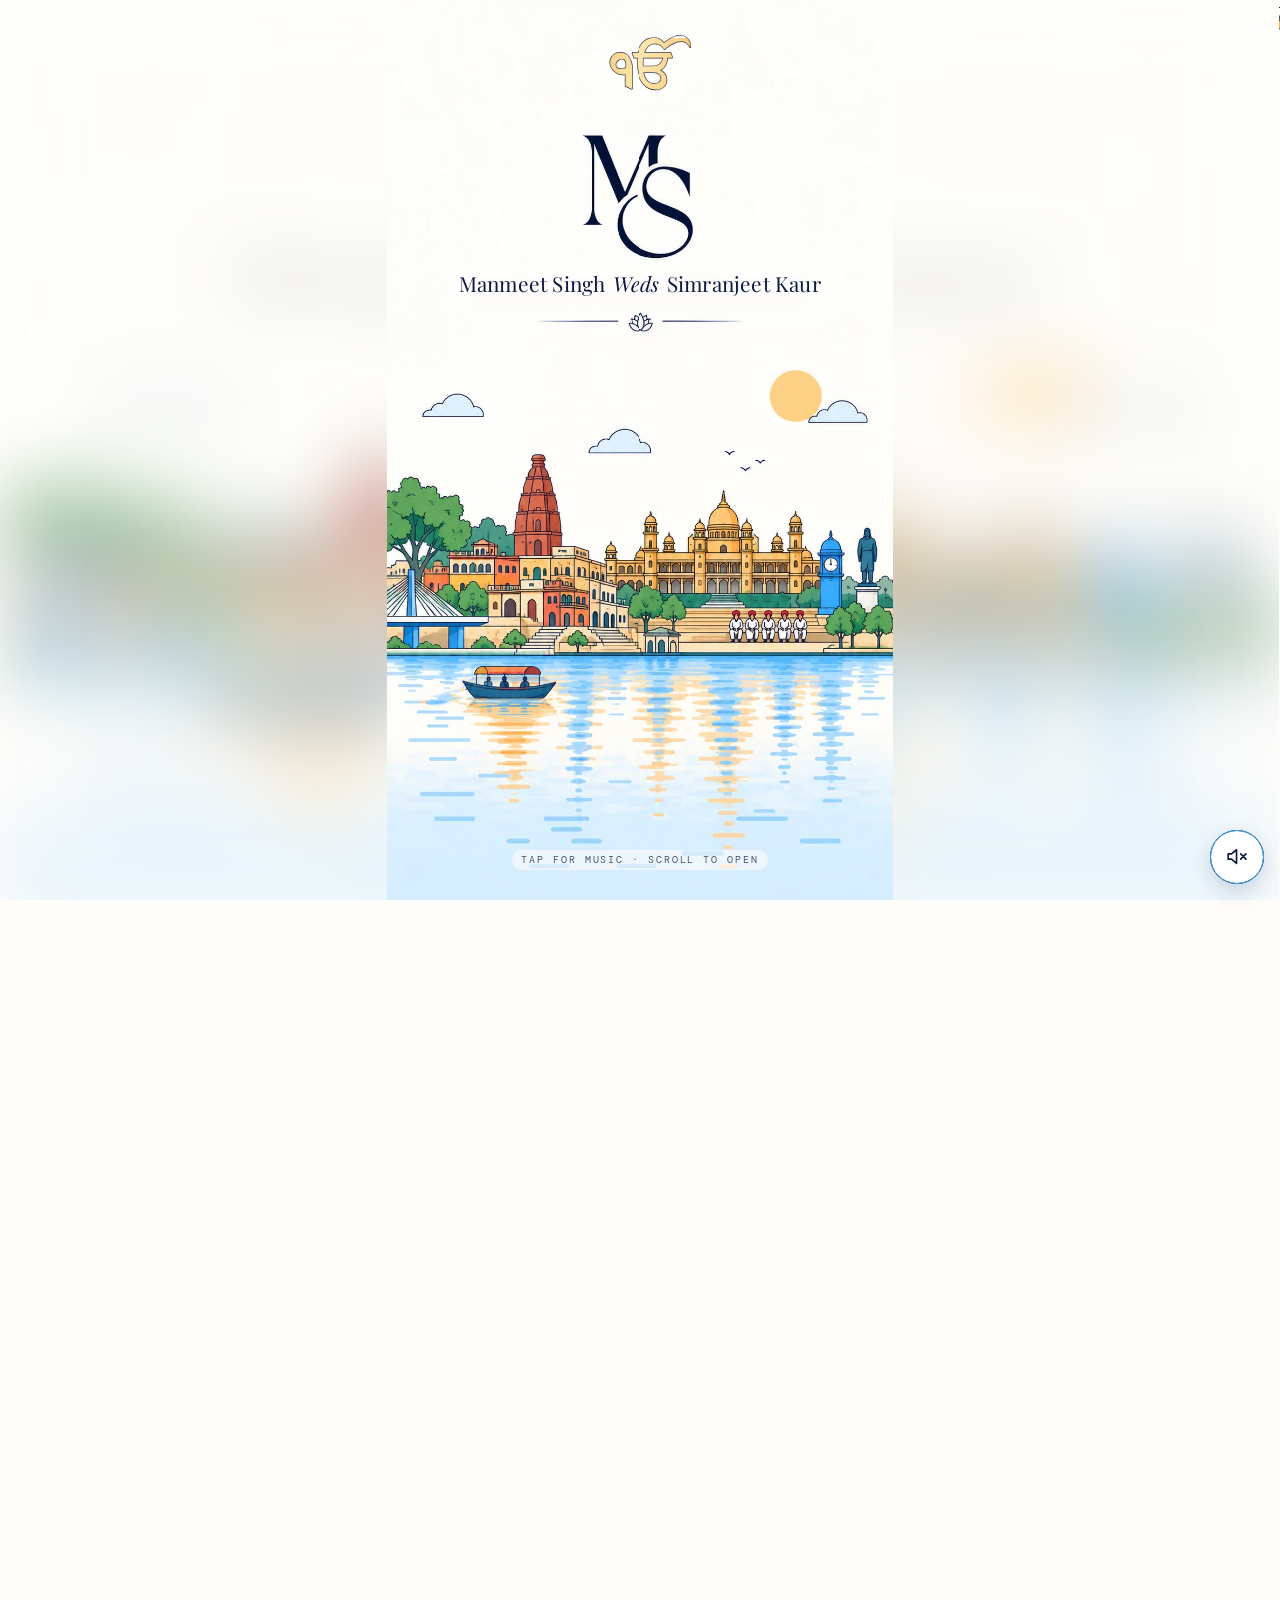
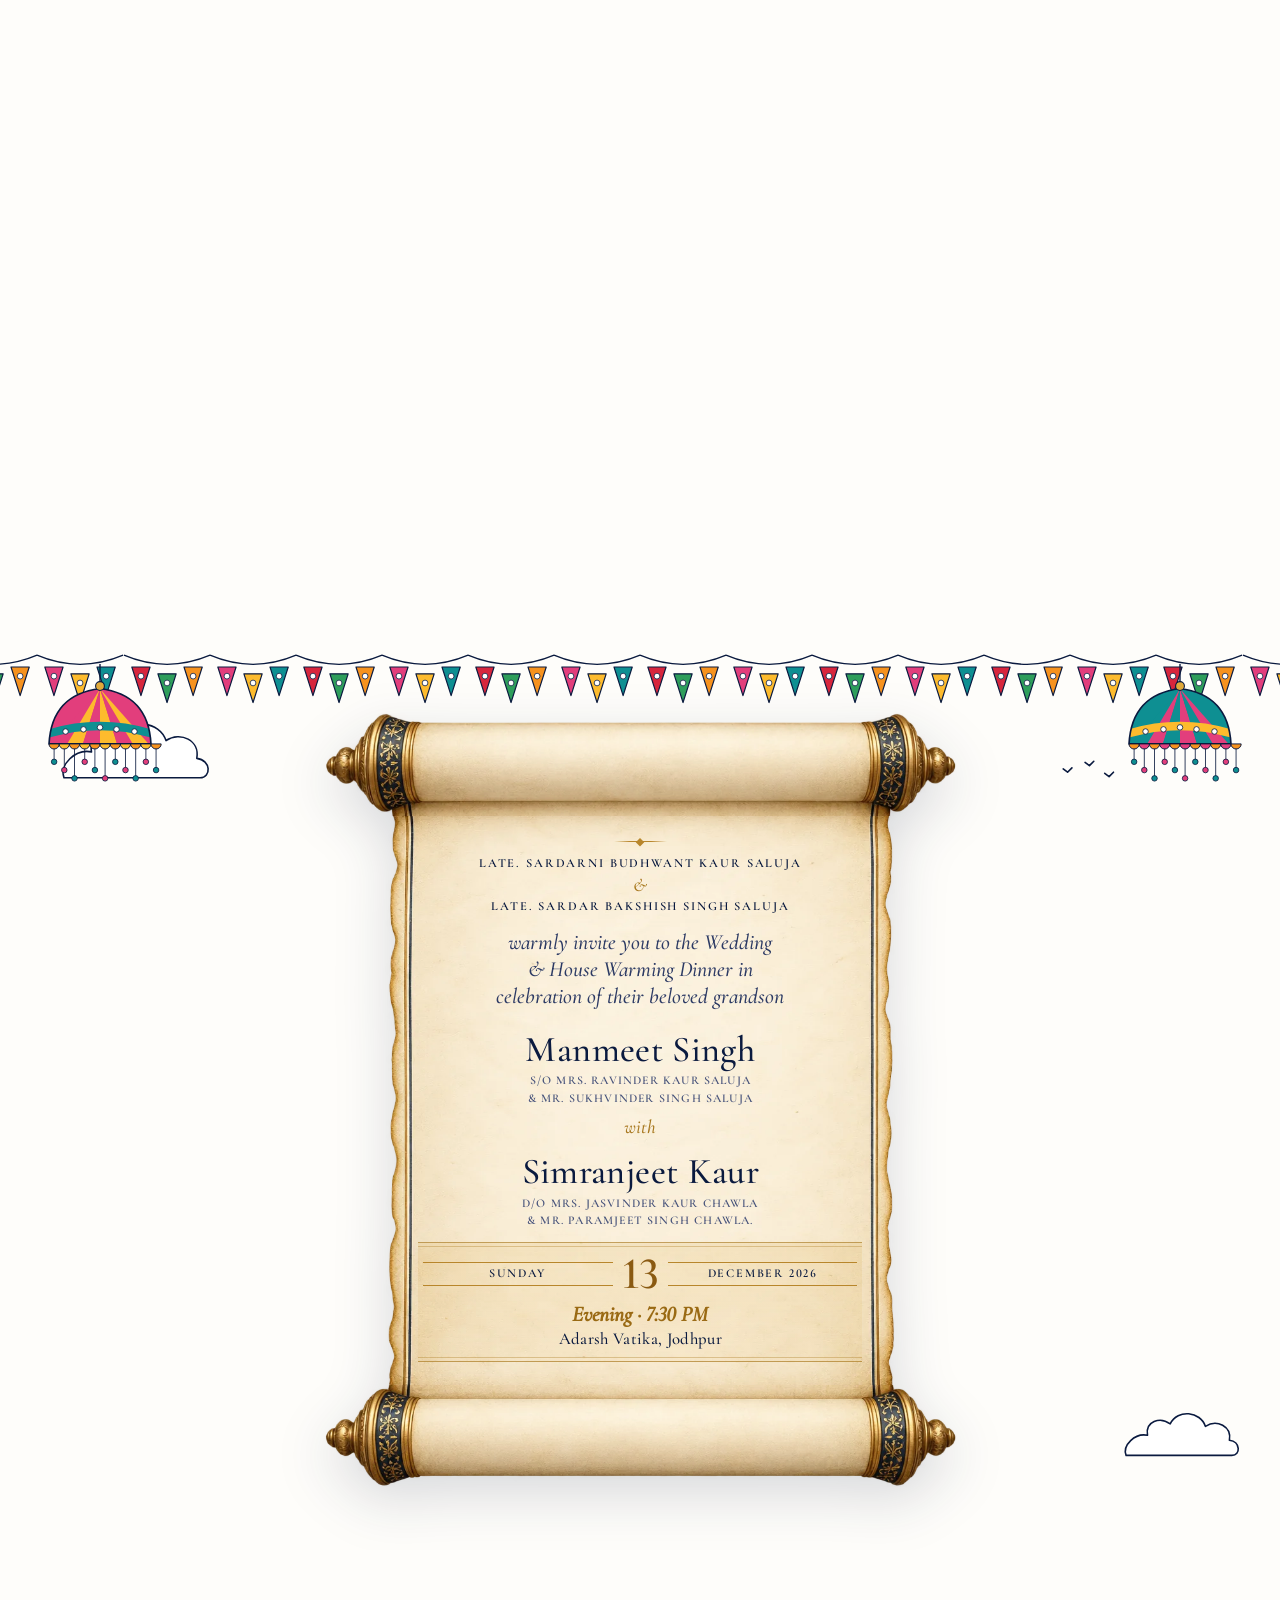
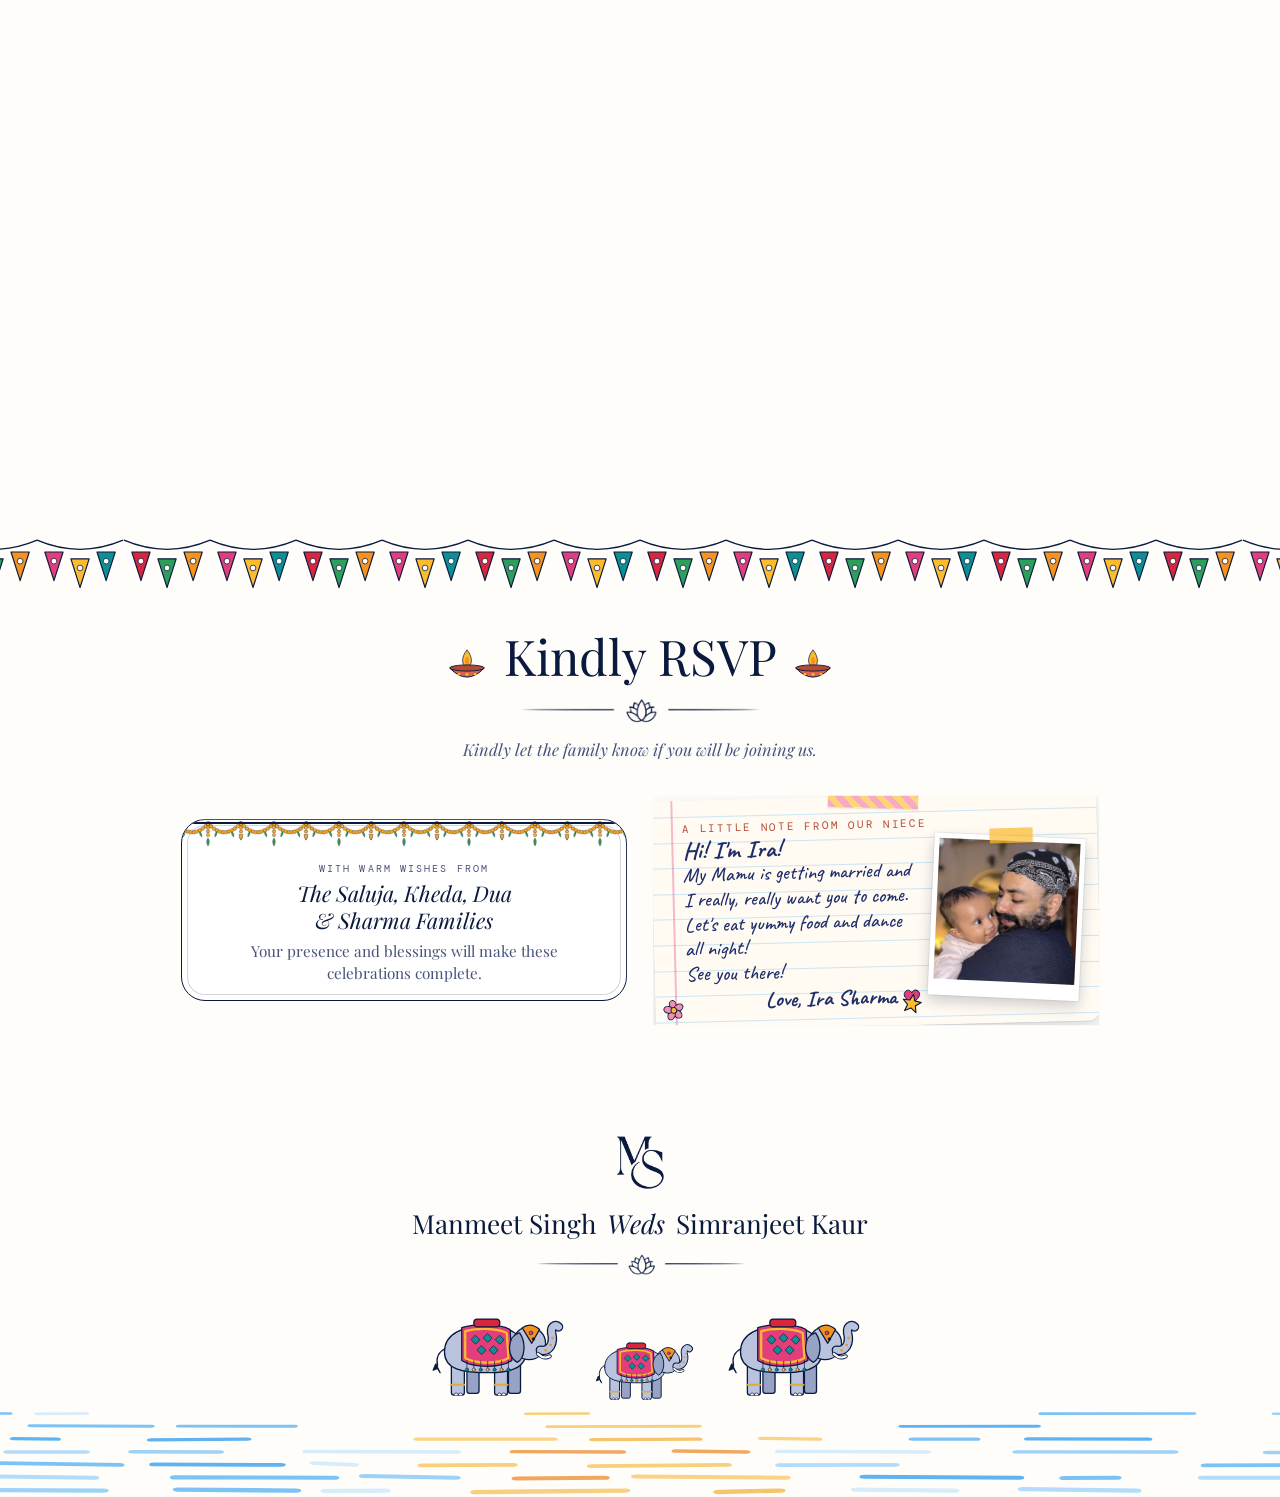
==== index.html @ 565bf40d "Add files via upload" ====
<!doctype html>
<html lang="en">
  <head>
    <meta charset="UTF-8" />
    <meta name="viewport" content="width=device-width, initial-scale=1, viewport-fit=cover" />
    <meta name="theme-color" content="#fefdfa" />
    <meta name="description" content="Wedding &amp; House Warming Dinner of Manmeet Singh and Simranjeet Kaur · Sunday, December 13, 2026 · 7:30 PM · Adarsh Vatika, Jodhpur." />
    <link rel="canonical" href="https://designpavneet-gif.github.io/manmeet-simranjeet-dinner-website/" />
    <!-- Social sharing / Open Graph metadata -->
    <meta property="og:type" content="website" />
    <meta property="og:title" content="Manmeet Singh weds Simranjeet Kaur · Wedding &amp; House Warming Dinner" />
    <meta property="og:description" content="Sunday, December 13, 2026 · 7:30 PM · Adarsh Vatika, Jodhpur" />
    <meta property="og:url" content="https://designpavneet-gif.github.io/manmeet-simranjeet-dinner-website/" />
    <meta property="og:image" content="https://designpavneet-gif.github.io/manmeet-simranjeet-dinner-website/og-image-dinner.jpg" />
    <meta property="og:image:type" content="image/jpeg" />
    <meta property="og:image:width" content="1200" />
    <meta property="og:image:height" content="630" />
    <meta name="twitter:card" content="summary_large_image" />
    <meta name="twitter:title" content="Manmeet Singh weds Simranjeet Kaur · Wedding &amp; House Warming Dinner" />
    <meta name="twitter:description" content="Sunday, December 13, 2026 · 7:30 PM · Adarsh Vatika, Jodhpur" />
    <meta name="twitter:image" content="https://designpavneet-gif.github.io/manmeet-simranjeet-dinner-website/og-image-dinner.jpg" />
    <link rel="icon" href="data:image/svg+xml,<svg xmlns='http://www.w3.org/2000/svg' viewBox='0 0 100 100'><text y='.9em' font-size='90'>🪷</text></svg>" />
    <title>Wedding &amp; House Warming Dinner · Manmeet Singh weds Simranjeet Kaur</title>
    <script type="module" crossorigin src="./assets/index-BTBQuBsi.js"></script>
    <link rel="stylesheet" crossorigin href="./assets/index-B4jlMeYI.css">
  </head>
  <body>
    <div id="root"></div>
  </body>
</html>
---- assets/index-B4jlMeYI.css ----
@font-face{font-family:Playfair Display;font-style:normal;font-display:swap;font-weight:400;src:url(./playfair-display-cyrillic-400-normal-CjW2EstV.woff2) format("woff2"),url(./playfair-display-cyrillic-400-normal-ZiRag6zj.woff) format("woff");unicode-range:U+0301,U+0400-045F,U+0490-0491,U+04B0-04B1,U+2116}@font-face{font-family:Playfair Display;font-style:normal;font-display:swap;font-weight:400;src:url(./playfair-display-vietnamese-400-normal-BV2APVTb.woff2) format("woff2"),url(./playfair-display-vietnamese-400-normal-BbvUAu4N.woff) format("woff");unicode-range:U+0102-0103,U+0110-0111,U+0128-0129,U+0168-0169,U+01A0-01A1,U+01AF-01B0,U+0300-0301,U+0303-0304,U+0308-0309,U+0323,U+0329,U+1EA0-1EF9,U+20AB}@font-face{font-family:Playfair Display;font-style:normal;font-display:swap;font-weight:400;src:url(./playfair-display-latin-ext-400-normal-BxlSGspa.woff2) format("woff2"),url(./playfair-display-latin-ext-400-normal-qdZwdvNS.woff) format("woff");unicode-range:U+0100-02BA,U+02BD-02C5,U+02C7-02CC,U+02CE-02D7,U+02DD-02FF,U+0304,U+0308,U+0329,U+1D00-1DBF,U+1E00-1E9F,U+1EF2-1EFF,U+2020,U+20A0-20AB,U+20AD-20C0,U+2113,U+2C60-2C7F,U+A720-A7FF}@font-face{font-family:Playfair Display;font-style:normal;font-display:swap;font-weight:400;src:url(./playfair-display-latin-400-normal-CFtfchNt.woff2) format("woff2"),url(./playfair-display-latin-400-normal-DHYHbkg3.woff) format("woff");unicode-range:U+0000-00FF,U+0131,U+0152-0153,U+02BB-02BC,U+02C6,U+02DA,U+02DC,U+0304,U+0308,U+0329,U+2000-206F,U+20AC,U+2122,U+2191,U+2193,U+2212,U+2215,U+FEFF,U+FFFD}@font-face{font-family:Playfair Display;font-style:italic;font-display:swap;font-weight:400;src:url(./playfair-display-cyrillic-400-italic-drKdN10-.woff2) format("woff2"),url(./playfair-display-cyrillic-400-italic-24vVh5t9.woff) format("woff");unicode-range:U+0301,U+0400-045F,U+0490-0491,U+04B0-04B1,U+2116}@font-face{font-family:Playfair Display;font-style:italic;font-display:swap;font-weight:400;src:url(./playfair-display-vietnamese-400-italic-CD15TOr5.woff2) format("woff2"),url(./playfair-display-vietnamese-400-italic-Cpv4sfwY.woff) format("woff");unicode-range:U+0102-0103,U+0110-0111,U+0128-0129,U+0168-0169,U+01A0-01A1,U+01AF-01B0,U+0300-0301,U+0303-0304,U+0308-0309,U+0323,U+0329,U+1EA0-1EF9,U+20AB}@font-face{font-family:Playfair Display;font-style:italic;font-display:swap;font-weight:400;src:url(./playfair-display-latin-ext-400-italic-zVOgzDMq.woff2) format("woff2"),url(./playfair-display-latin-ext-400-italic-CZOjvne0.woff) format("woff");unicode-range:U+0100-02BA,U+02BD-02C5,U+02C7-02CC,U+02CE-02D7,U+02DD-02FF,U+0304,U+0308,U+0329,U+1D00-1DBF,U+1E00-1E9F,U+1EF2-1EFF,U+2020,U+20A0-20AB,U+20AD-20C0,U+2113,U+2C60-2C7F,U+A720-A7FF}@font-face{font-family:Playfair Display;font-style:italic;font-display:swap;font-weight:400;src:url(./playfair-display-latin-400-italic-LeeEXsx5.woff2) format("woff2"),url(./playfair-display-latin-400-italic-hIeePEuE.woff) format("woff");unicode-range:U+0000-00FF,U+0131,U+0152-0153,U+02BB-02BC,U+02C6,U+02DA,U+02DC,U+0304,U+0308,U+0329,U+2000-206F,U+20AC,U+2122,U+2191,U+2193,U+2212,U+2215,U+FEFF,U+FFFD}@font-face{font-family:Playfair Display;font-style:normal;font-display:swap;font-weight:600;src:url(./playfair-display-cyrillic-600-normal-oLY6jnZ7.woff2) format("woff2"),url(./playfair-display-cyrillic-600-normal-DbWAkkgN.woff) format("woff");unicode-range:U+0301,U+0400-045F,U+0490-0491,U+04B0-04B1,U+2116}@font-face{font-family:Playfair Display;font-style:normal;font-display:swap;font-weight:600;src:url(./playfair-display-vietnamese-600-normal-ICsRR-qJ.woff2) format("woff2"),url(./playfair-display-vietnamese-600-normal-BPJkAZPN.woff) format("woff");unicode-range:U+0102-0103,U+0110-0111,U+0128-0129,U+0168-0169,U+01A0-01A1,U+01AF-01B0,U+0300-0301,U+0303-0304,U+0308-0309,U+0323,U+0329,U+1EA0-1EF9,U+20AB}@font-face{font-family:Playfair Display;font-style:normal;font-display:swap;font-weight:600;src:url(./playfair-display-latin-ext-600-normal-CEjQclLc.woff2) format("woff2"),url(./playfair-display-latin-ext-600-normal-BumBfC1v.woff) format("woff");unicode-range:U+0100-02BA,U+02BD-02C5,U+02C7-02CC,U+02CE-02D7,U+02DD-02FF,U+0304,U+0308,U+0329,U+1D00-1DBF,U+1E00-1E9F,U+1EF2-1EFF,U+2020,U+20A0-20AB,U+20AD-20C0,U+2113,U+2C60-2C7F,U+A720-A7FF}@font-face{font-family:Playfair Display;font-style:normal;font-display:swap;font-weight:600;src:url(./playfair-display-latin-600-normal-CZLGqjJe.woff2) format("woff2"),url(./playfair-display-latin-600-normal-CxxueQ0Z.woff) format("woff");unicode-range:U+0000-00FF,U+0131,U+0152-0153,U+02BB-02BC,U+02C6,U+02DA,U+02DC,U+0304,U+0308,U+0329,U+2000-206F,U+20AC,U+2122,U+2191,U+2193,U+2212,U+2215,U+FEFF,U+FFFD}@font-face{font-family:DM Mono;font-style:normal;font-display:swap;font-weight:400;src:url(./dm-mono-latin-ext-400-normal-C2zvOubV.woff2) format("woff2"),url(./dm-mono-latin-ext-400-normal-1aZr6b2b.woff) format("woff");unicode-range:U+0100-02BA,U+02BD-02C5,U+02C7-02CC,U+02CE-02D7,U+02DD-02FF,U+0304,U+0308,U+0329,U+1D00-1DBF,U+1E00-1E9F,U+1EF2-1EFF,U+2020,U+20A0-20AB,U+20AD-20C0,U+2113,U+2C60-2C7F,U+A720-A7FF}@font-face{font-family:DM Mono;font-style:normal;font-display:swap;font-weight:400;src:url(./dm-mono-latin-400-normal-4GdczIuU.woff2) format("woff2"),url(./dm-mono-latin-400-normal--0xN8mdc.woff) format("woff");unicode-range:U+0000-00FF,U+0131,U+0152-0153,U+02BB-02BC,U+02C6,U+02DA,U+02DC,U+0304,U+0308,U+0329,U+2000-206F,U+20AC,U+2122,U+2191,U+2193,U+2212,U+2215,U+FEFF,U+FFFD}@font-face{font-family:Cormorant Garamond;font-style:normal;font-display:swap;font-weight:500;src:url(./cormorant-garamond-cyrillic-ext-500-normal-Yta7XZ9C.woff2) format("woff2"),url(./cormorant-garamond-cyrillic-ext-500-normal-lsPpqi9g.woff) format("woff");unicode-range:U+0460-052F,U+1C80-1C8A,U+20B4,U+2DE0-2DFF,U+A640-A69F,U+FE2E-FE2F}@font-face{font-family:Cormorant Garamond;font-style:normal;font-display:swap;font-weight:500;src:url(./cormorant-garamond-cyrillic-500-normal-CyAY5ZLS.woff2) format("woff2"),url(./cormorant-garamond-cyrillic-500-normal-DkJXBcIH.woff) format("woff");unicode-range:U+0301,U+0400-045F,U+0490-0491,U+04B0-04B1,U+2116}@font-face{font-family:Cormorant Garamond;font-style:normal;font-display:swap;font-weight:500;src:url(./cormorant-garamond-vietnamese-500-normal-BZGLGj12.woff2) format("woff2"),url(./cormorant-garamond-vietnamese-500-normal-DqXqCC0q.woff) format("woff");unicode-range:U+0102-0103,U+0110-0111,U+0128-0129,U+0168-0169,U+01A0-01A1,U+01AF-01B0,U+0300-0301,U+0303-0304,U+0308-0309,U+0323,U+0329,U+1EA0-1EF9,U+20AB}@font-face{font-family:Cormorant Garamond;font-style:normal;font-display:swap;font-weight:500;src:url(./cormorant-garamond-latin-ext-500-normal-CH1kM7og.woff2) format("woff2"),url(./cormorant-garamond-latin-ext-500-normal-DYeaGGzO.woff) format("woff");unicode-range:U+0100-02BA,U+02BD-02C5,U+02C7-02CC,U+02CE-02D7,U+02DD-02FF,U+0304,U+0308,U+0329,U+1D00-1DBF,U+1E00-1E9F,U+1EF2-1EFF,U+2020,U+20A0-20AB,U+20AD-20C0,U+2113,U+2C60-2C7F,U+A720-A7FF}@font-face{font-family:Cormorant Garamond;font-style:normal;font-display:swap;font-weight:500;src:url(./cormorant-garamond-latin-500-normal-BsRWmXhO.woff2) format("woff2"),url(./cormorant-garamond-latin-500-normal-zIXX3Q-H.woff) format("woff");unicode-range:U+0000-00FF,U+0131,U+0152-0153,U+02BB-02BC,U+02C6,U+02DA,U+02DC,U+0304,U+0308,U+0329,U+2000-206F,U+20AC,U+2122,U+2191,U+2193,U+2212,U+2215,U+FEFF,U+FFFD}@font-face{font-family:Cormorant Garamond;font-style:normal;font-display:swap;font-weight:600;src:url(./cormorant-garamond-cyrillic-ext-600-normal-BMhMHfrj.woff2) format("woff2"),url(./cormorant-garamond-cyrillic-ext-600-normal-CsIYWmWK.woff) format("woff");unicode-range:U+0460-052F,U+1C80-1C8A,U+20B4,U+2DE0-2DFF,U+A640-A69F,U+FE2E-FE2F}@font-face{font-family:Cormorant Garamond;font-style:normal;font-display:swap;font-weight:600;src:url(./cormorant-garamond-cyrillic-600-normal-C2atO-64.woff2) format("woff2"),url(./cormorant-garamond-cyrillic-600-normal-FNmA3REe.woff) format("woff");unicode-range:U+0301,U+0400-045F,U+0490-0491,U+04B0-04B1,U+2116}@font-face{font-family:Cormorant Garamond;font-style:normal;font-display:swap;font-weight:600;src:url(./cormorant-garamond-vietnamese-600-normal-BoXdMtcr.woff2) format("woff2"),url(./cormorant-garamond-vietnamese-600-normal-C4HEjEaf.woff) format("woff");unicode-range:U+0102-0103,U+0110-0111,U+0128-0129,U+0168-0169,U+01A0-01A1,U+01AF-01B0,U+0300-0301,U+0303-0304,U+0308-0309,U+0323,U+0329,U+1EA0-1EF9,U+20AB}@font-face{font-family:Cormorant Garamond;font-style:normal;font-display:swap;font-weight:600;src:url(./cormorant-garamond-latin-ext-600-normal-DaBc-lu7.woff2) format("woff2"),url(./cormorant-garamond-latin-ext-600-normal-Dk3-quAP.woff) format("woff");unicode-range:U+0100-02BA,U+02BD-02C5,U+02C7-02CC,U+02CE-02D7,U+02DD-02FF,U+0304,U+0308,U+0329,U+1D00-1DBF,U+1E00-1E9F,U+1EF2-1EFF,U+2020,U+20A0-20AB,U+20AD-20C0,U+2113,U+2C60-2C7F,U+A720-A7FF}@font-face{font-family:Cormorant Garamond;font-style:normal;font-display:swap;font-weight:600;src:url(./cormorant-garamond-latin-600-normal-Co1r35X9.woff2) format("woff2"),url(./cormorant-garamond-latin-600-normal-2CBVLo0M.woff) format("woff");unicode-range:U+0000-00FF,U+0131,U+0152-0153,U+02BB-02BC,U+02C6,U+02DA,U+02DC,U+0304,U+0308,U+0329,U+2000-206F,U+20AC,U+2122,U+2191,U+2193,U+2212,U+2215,U+FEFF,U+FFFD}@font-face{font-family:Cormorant Garamond;font-style:italic;font-display:swap;font-weight:500;src:url(./cormorant-garamond-cyrillic-ext-500-italic-ClXnudBg.woff2) format("woff2"),url(./cormorant-garamond-cyrillic-ext-500-italic-DakTmaFY.woff) format("woff");unicode-range:U+0460-052F,U+1C80-1C8A,U+20B4,U+2DE0-2DFF,U+A640-A69F,U+FE2E-FE2F}@font-face{font-family:Cormorant Garamond;font-style:italic;font-display:swap;font-weight:500;src:url(./cormorant-garamond-cyrillic-500-italic-DVnfXoMy.woff2) format("woff2"),url(./cormorant-garamond-cyrillic-500-italic-C9gO-8KC.woff) format("woff");unicode-range:U+0301,U+0400-045F,U+0490-0491,U+04B0-04B1,U+2116}@font-face{font-family:Cormorant Garamond;font-style:italic;font-display:swap;font-weight:500;src:url(./cormorant-garamond-vietnamese-500-italic-D3igDnAQ.woff2) format("woff2"),url(./cormorant-garamond-vietnamese-500-italic-C-296ow0.woff) format("woff");unicode-range:U+0102-0103,U+0110-0111,U+0128-0129,U+0168-0169,U+01A0-01A1,U+01AF-01B0,U+0300-0301,U+0303-0304,U+0308-0309,U+0323,U+0329,U+1EA0-1EF9,U+20AB}@font-face{font-family:Cormorant Garamond;font-style:italic;font-display:swap;font-weight:500;src:url(./cormorant-garamond-latin-ext-500-italic-CE7zdTnu.woff2) format("woff2"),url(./cormorant-garamond-latin-ext-500-italic-CalKM9tT.woff) format("woff");unicode-range:U+0100-02BA,U+02BD-02C5,U+02C7-02CC,U+02CE-02D7,U+02DD-02FF,U+0304,U+0308,U+0329,U+1D00-1DBF,U+1E00-1E9F,U+1EF2-1EFF,U+2020,U+20A0-20AB,U+20AD-20C0,U+2113,U+2C60-2C7F,U+A720-A7FF}@font-face{font-family:Cormorant Garamond;font-style:italic;font-display:swap;font-weight:500;src:url(./cormorant-garamond-latin-500-italic-Y14P-dkT.woff2) format("woff2"),url(./cormorant-garamond-latin-500-italic-DhNIfkTX.woff) format("woff");unicode-range:U+0000-00FF,U+0131,U+0152-0153,U+02BB-02BC,U+02C6,U+02DA,U+02DC,U+0304,U+0308,U+0329,U+2000-206F,U+20AC,U+2122,U+2191,U+2193,U+2212,U+2215,U+FEFF,U+FFFD}@font-face{font-family:Caveat;font-style:normal;font-display:swap;font-weight:500;src:url(./caveat-cyrillic-ext-500-normal-DcrB4vVx.woff2) format("woff2"),url(./caveat-cyrillic-ext-500-normal-DqTXtm5N.woff) format("woff");unicode-range:U+0460-052F,U+1C80-1C8A,U+20B4,U+2DE0-2DFF,U+A640-A69F,U+FE2E-FE2F}@font-face{font-family:Caveat;font-style:normal;font-display:swap;font-weight:500;src:url(./caveat-cyrillic-500-normal-DpMZbbjM.woff2) format("woff2"),url(./caveat-cyrillic-500-normal-DLSfp5IU.woff) format("woff");unicode-range:U+0301,U+0400-045F,U+0490-0491,U+04B0-04B1,U+2116}@font-face{font-family:Caveat;font-style:normal;font-display:swap;font-weight:500;src:url(./caveat-latin-ext-500-normal-jKqJW7bC.woff2) format("woff2"),url(./caveat-latin-ext-500-normal-wUUXxlbS.woff) format("woff");unicode-range:U+0100-02BA,U+02BD-02C5,U+02C7-02CC,U+02CE-02D7,U+02DD-02FF,U+0304,U+0308,U+0329,U+1D00-1DBF,U+1E00-1E9F,U+1EF2-1EFF,U+2020,U+20A0-20AB,U+20AD-20C0,U+2113,U+2C60-2C7F,U+A720-A7FF}@font-face{font-family:Caveat;font-style:normal;font-display:swap;font-weight:500;src:url(./caveat-latin-500-normal-B9SDL8cy.woff2) format("woff2"),url(./caveat-latin-500-normal-Do9veZfZ.woff) format("woff");unicode-range:U+0000-00FF,U+0131,U+0152-0153,U+02BB-02BC,U+02C6,U+02DA,U+02DC,U+0304,U+0308,U+0329,U+2000-206F,U+20AC,U+2122,U+2191,U+2193,U+2212,U+2215,U+FEFF,U+FFFD}@font-face{font-family:Caveat;font-style:normal;font-display:swap;font-weight:700;src:url(./caveat-cyrillic-ext-700-normal-CrK2-ngJ.woff2) format("woff2"),url(./caveat-cyrillic-ext-700-normal-DjFGiEhD.woff) format("woff");unicode-range:U+0460-052F,U+1C80-1C8A,U+20B4,U+2DE0-2DFF,U+A640-A69F,U+FE2E-FE2F}@font-face{font-family:Caveat;font-style:normal;font-display:swap;font-weight:700;src:url(./caveat-cyrillic-700-normal-BIyejhEL.woff2) format("woff2"),url(./caveat-cyrillic-700-normal-Bhcx9qBB.woff) format("woff");unicode-range:U+0301,U+0400-045F,U+0490-0491,U+04B0-04B1,U+2116}@font-face{font-family:Caveat;font-style:normal;font-display:swap;font-weight:700;src:url(./caveat-latin-ext-700-normal-DFbRgDry.woff2) format("woff2"),url(./caveat-latin-ext-700-normal-DjJQd59I.woff) format("woff");unicode-range:U+0100-02BA,U+02BD-02C5,U+02C7-02CC,U+02CE-02D7,U+02DD-02FF,U+0304,U+0308,U+0329,U+1D00-1DBF,U+1E00-1E9F,U+1EF2-1EFF,U+2020,U+20A0-20AB,U+20AD-20C0,U+2113,U+2C60-2C7F,U+A720-A7FF}@font-face{font-family:Caveat;font-style:normal;font-display:swap;font-weight:700;src:url(./caveat-latin-700-normal-D8_1Nw6V.woff2) format("woff2"),url(./caveat-latin-700-normal-cPyBTTZN.woff) format("woff");unicode-range:U+0000-00FF,U+0131,U+0152-0153,U+02BB-02BC,U+02C6,U+02DA,U+02DC,U+0304,U+0308,U+0329,U+2000-206F,U+20AC,U+2122,U+2191,U+2193,U+2212,U+2215,U+FEFF,U+FFFD}@font-face{font-family:"Noto Serif Gurmukhi";font-style:normal;font-display:swap;font-weight:500;src:url(./noto-serif-gurmukhi-gurmukhi-500-normal-CPV4pS1E.woff2) format("woff2"),url(./noto-serif-gurmukhi-gurmukhi-500-normal-0tIHMdBv.woff) format("woff")}@font-face{font-family:"Noto Serif Gurmukhi";font-style:normal;font-display:swap;font-weight:700;src:url(./noto-serif-gurmukhi-gurmukhi-700-normal-DnJZ2gwI.woff2) format("woff2"),url(./noto-serif-gurmukhi-gurmukhi-700-normal-DO1QjtRv.woff) format("woff")}:root{--paper: #fefdfa;--paper-warm: #fbf6ec;--white: #ffffff;--ink: #0a1a3f;--ink-soft: #46527a;--line: rgba(10, 26, 63, .18);--sun: #fad386;--gold: #f5c46c;--gold-deep: #c98a22;--terracotta: #d8664f;--terracotta-ink: #b24a35;--leaf: #60a85c;--blue: #34a8f8;--water-1: #eef7fd;--water-2: #d6ecfb;--water-3: #b2dcfa;color:var(--ink);background:var(--paper);font-family:Playfair Display,Georgia,serif;--sat: env(safe-area-inset-top, 0px);--sab: env(safe-area-inset-bottom, 0px);box-sizing:border-box;padding-top:var(--sat);padding-bottom:var(--sab)}html{scroll-padding-top:var(--sat);background:var(--paper);font-size:clamp(16px,calc(10px + .5vw),23px)}*{box-sizing:border-box}body{margin:0;min-width:0;min-height:100vh;overflow-x:hidden;-webkit-font-smoothing:antialiased}.invitation{background:var(--paper)}.lotus-divider{display:block;aspect-ratio:1125 / 144;background:var(--ink);-webkit-mask-size:contain;mask-size:contain;-webkit-mask-repeat:no-repeat;mask-repeat:no-repeat;-webkit-mask-position:center;mask-position:center}.orn-cloud,.orn-birds{position:absolute;display:block;height:auto;color:var(--ink);overflow:visible}.orn-sun{position:absolute;display:block;aspect-ratio:1;border-radius:50%;background:var(--sun)}.orn-water{display:block;width:100%}@keyframes drift{0%{transform:translate(0)}to{transform:translate(var(--drift, 14px))}}.opening-scene{height:250svh;min-height:1300px;position:relative}.sticky-stage{height:calc(100svh - var(--sat) - var(--sab));min-height:360px;overflow:hidden;position:sticky;top:var(--sat);isolation:isolate;background:var(--paper)}.split-artwork{position:absolute;top:0;right:0;bottom:0;left:0;overflow:hidden}.art-half{position:absolute;inset-block:0;width:50.1%;overflow:hidden;will-change:transform}.art-canvas{position:relative;width:100vw;height:100%;overflow:hidden;background:var(--paper)}.art-canvas>img{position:absolute;top:0;right:0;bottom:0;left:0;display:block;width:100%;height:100%;max-width:none;-webkit-user-select:none;user-select:none;-webkit-user-drag:none}.art-backdrop{display:none!important;object-fit:fill;filter:blur(34px) saturate(1.05);transform:scaleY(1.06);opacity:.5}@media(min-aspect-ratio:7/10){.art-backdrop{display:block!important}}.art-half--left{left:0;transform:translate3d(calc(var(--opening) * -104%),0,0)}.art-half--right{right:0;transform:translate3d(calc(var(--opening) * 104%),0,0)}.art-half--right .art-canvas{transform:translate(-50vw)}.scroll-cue{position:absolute;z-index:2;left:50%;color:var(--ink);text-align:center;pointer-events:none;transform:translate(-50%)}.scroll-cue{bottom:clamp(1.1rem,3.3vh,2.2rem);margin:0;padding:.45em 1em;border-radius:99px;background:#fefdfad1;font-family:DM Mono,monospace;font-size:.58rem;letter-spacing:.2em;text-transform:uppercase;opacity:calc(.72 - var(--opening) * .72)}.scroll-scene{height:165svh;background:var(--paper)}.scroll-stage{height:calc(100svh - var(--sat) - var(--sab));min-height:360px;position:sticky;top:var(--sat);display:grid;place-items:center;overflow:hidden;background:var(--paper)}.gap-sky,.scroll-sky{position:absolute;top:0;right:0;bottom:0;left:0;pointer-events:none}.gap-sky__sun{width:clamp(3.2rem,11vmin,6rem);right:16%;top:20%}.gap-sky__cloud--a{width:clamp(6rem,22vmin,11rem);left:8%;top:16%}.gap-sky__cloud--b{width:clamp(4.5rem,15vmin,8rem);right:10%;top:44%}.gap-sky__cloud--c{width:clamp(5rem,18vmin,9rem);left:24%;bottom:20%}.gap-sky__birds{width:clamp(3rem,9vmin,4.5rem);left:52%;top:30%}.scroll-sky__cloud--a{width:clamp(5rem,18vmin,10rem);left:4%;top:7%;animation:drift 9s ease-in-out infinite alternate}.scroll-sky__cloud--b{width:clamp(4rem,14vmin,8rem);right:3%;bottom:10%;--drift: -12px;animation:drift 11s ease-in-out infinite alternate}.scroll-sky__birds{width:clamp(2.6rem,8vmin,4rem);right:12%;top:12%}@media(max-width:700px){.opening-scene{height:230svh;min-height:1050px}.art-half{width:50.2%}}@media(prefers-reduced-motion:reduce){.scroll-cue{display:none}.scroll-sky__cloud--a,.scroll-sky__cloud--b{animation:none}}.scroll-open{--w: min( calc(100vw - 14px) , 40rem, calc((86svh - var(--sat) - var(--sab)) * .82));--h: min(calc(86svh - var(--sat) - var(--sab)), 60rem, calc(var(--w) * 1.75));--roller: calc(var(--w) * .1617);--travel: calc(var(--h) / 2 - var(--roller));--ease: cubic-bezier(.62, .02, .22, 1);--dur: 2.1s;position:relative;z-index:1;width:var(--w);height:var(--h);container-type:inline-size;filter:drop-shadow(0 18px 28px rgba(10,26,63,.16))}.scroll-open__paper{position:absolute;left:0;right:0;top:calc(var(--roller) * .9);bottom:calc(var(--roller) * .9);clip-path:inset(calc(50% - var(--roller) * .06) 0 calc(50% - var(--roller) * .06) 0);transition:clip-path var(--dur) var(--ease)}.scroll-open__paper-img{position:absolute;top:0;right:0;bottom:0;left:0;width:100%;height:100%;object-fit:fill;display:block}.scroll-open__roller{position:absolute;left:0;width:100%;height:auto;display:block;z-index:2;transition:transform var(--dur) var(--ease)}.scroll-open__roller--top{top:0;transform:translateY(var(--travel))}.scroll-open__roller--bottom{bottom:0;transform:translateY(calc(var(--travel) * -1))}.scroll-open--open .scroll-open__paper{clip-path:inset(0 0 0 0)}.scroll-open--open .scroll-open__roller{transform:translateY(0)}.scroll-open .invite-copy{opacity:0;transition:opacity .6s ease-out .2s}.scroll-open--open .invite-copy{opacity:1}@media(prefers-reduced-motion:reduce){.scroll-open__paper{clip-path:none;transition:none}.scroll-open__roller{transform:none;transition:none}.scroll-open .invite-copy{opacity:1;transition:none}}.invite-copy{position:absolute;top:5%;right:17%;bottom:5%;left:17%;display:flex;flex-direction:column;align-items:center;justify-content:center;text-align:center;color:var(--ink);font-size:min(3.9cqi,1.2rem,calc(var(--h) * .0235));line-height:1.45}.invite-copy p{margin:0}.invite-copy__host{color:var(--ink);letter-spacing:.01em;font-size:.97em;text-wrap:balance}.invite-copy__small{font-style:italic;color:var(--terracotta-ink);margin:.12em 0!important}.invite-copy__msg{font-style:italic;color:var(--ink-soft);margin-top:.55em!important;max-width:24ch;text-wrap:balance}.invite-copy__name{margin-top:.45em!important;font-size:min(11cqi,3.6rem,calc(var(--h) * .066));line-height:1.08;color:var(--ink);letter-spacing:.01em}.invite-copy__parents{font-size:.88em;color:var(--ink-soft);max-width:27ch;text-wrap:balance}.invite-copy__rule{display:block;width:3.5em;height:1px;margin-top:1em;background:linear-gradient(90deg,transparent,var(--ink),transparent)}.arch-defs{position:absolute;width:0;height:0}.blessing-scene{position:relative}.blessing-stage{min-height:100svh;display:grid;place-items:center;padding:clamp(1.25rem,5svh,3rem) clamp(.9rem,4vw,2rem);background:var(--paper)}.arch-frame{position:relative;width:min(90vw,31rem);height:min(calc(88svh - var(--sat) - var(--sab)),56rem);min-height:560px;padding:clamp(7px,1.8vw,10px);background:var(--paper);clip-path:url(#arch-clip);-webkit-clip-path:url(#arch-clip)}.arch-window{position:relative;width:100%;height:100%;overflow:hidden;container-type:size;clip-path:url(#arch-clip);-webkit-clip-path:url(#arch-clip);display:flex;flex-direction:column;align-items:center;background:var(--white)}.arch-sky{position:absolute;top:0;right:0;bottom:0;left:0;pointer-events:none}.arch-sky__sun{width:11cqw;right:12%;top:21%}.arch-sky__cloud--a{width:25cqw;left:-3%;top:44%;animation:drift 10s ease-in-out infinite alternate}.arch-sky__cloud--b{width:19cqw;right:-2%;top:31%;--drift: -10px;animation:drift 12s ease-in-out infinite alternate}.arch-sky__birds{width:12cqw;left:13%;top:25%}.arch-outline{position:absolute;inset:clamp(7px,1.8vw,10px);width:calc(100% - (2*clamp(7px,1.8vw,10px)));height:calc(100% - (2*clamp(7px,1.8vw,10px)));overflow:visible;pointer-events:none}.arch-outline--outer{top:0;right:0;bottom:0;left:0;width:100%;height:100%}.arch-outline path{fill:none;stroke:var(--ink);stroke-width:1.6px;opacity:0;transition:opacity 1.4s ease-out}.arch-outline--outer path{stroke-width:3px}.blessing-scene--revealed .arch-outline path{opacity:1}.blessing-copy{position:relative;z-index:1;padding:25% 11% 0;text-align:center;display:flex;flex-direction:column;align-items:center;container-type:inline-size;width:100%}.ik-onkar{margin:0;font-family:"Noto Serif Gurmukhi",serif;font-weight:700;font-size:clamp(3.8rem,27cqi,7.2rem);line-height:1.3;padding:.12em .14em .02em;overflow:visible;-webkit-text-fill-color:transparent;-webkit-text-stroke:.9px rgba(10,26,63,.75);background:linear-gradient(100deg,#d99a36,#f5c46c 30%,#fde6ae 46%,#f5c46c 58%,#d99a36);background-size:260% 100%;background-position:100% 0;-webkit-background-clip:text;background-clip:text;color:transparent;opacity:0;transform:scale(.92)}.blessing-scene--revealed .ik-onkar{animation:mark-in 1.2s ease-out .5s forwards,shimmer 2.2s ease-in-out 1.5s forwards}@keyframes mark-in{to{opacity:1;transform:scale(1)}}@keyframes shimmer{0%{background-position:100% 0}to{background-position:0% 0}}.gurbani{margin:clamp(.6rem,4cqi,1.2rem) 0 0;padding:0;display:flex;flex-direction:column;gap:.15em;font-family:"Noto Serif Gurmukhi",serif;font-weight:500;font-size:clamp(1.15rem,6.6cqi,1.75rem);line-height:1.45;color:var(--ink)}.gurbani__line{opacity:0;transform:translateY(8px);filter:blur(4px)}.blessing-scene--revealed .gurbani__line{animation:settle 1.1s ease-out forwards;animation-delay:calc(1.3s + var(--i) * .35s)}@keyframes settle{to{opacity:1;transform:none;filter:blur(0)}}.blessing-divider{width:52%;margin-top:clamp(.5rem,3cqi,.9rem);opacity:0}.blessing-translation{max-width:26ch;margin:clamp(.5rem,3cqi,.9rem) 0 0;text-wrap:balance;font-style:italic;font-size:clamp(.82rem,3.9cqi,1rem);line-height:1.55;color:var(--ink);opacity:0}.blessing-source{margin:.45rem 0 0;font-family:DM Mono,ui-monospace,monospace;font-size:clamp(.58rem,2.5cqi,.68rem);letter-spacing:.12em;text-transform:uppercase;color:var(--ink-soft);opacity:0}.blessing-scene--revealed .blessing-divider{animation:fade 1.2s ease-out 1.9s forwards}.blessing-scene--revealed .blessing-translation{animation:fade 1.2s ease-out 2.1s forwards}.blessing-scene--revealed .blessing-source{animation:fade 1.2s ease-out 2.4s forwards}@keyframes fade{to{opacity:1}}.temple-wrap{position:relative;z-index:1;margin-top:auto;width:min(145cqw,58cqh);flex-shrink:0}.golden-temple{display:block;width:100%;height:auto}.golden-temple__building :is(rect,path){stroke:var(--ink);stroke-width:.9px;vector-effect:non-scaling-stroke;stroke-linejoin:round}.golden-temple__building .gt-far :is(rect,path),.golden-temple__building .gt-far{stroke:var(--ink);stroke-opacity:.55;stroke-width:.8px;vector-effect:non-scaling-stroke}.golden-temple__building line{stroke:var(--ink);stroke-opacity:.8}.golden-temple__building{transform-box:view-box;transform-origin:50% 75%;opacity:0;transform:translateY(14px)}.golden-temple__reflection{opacity:0}.blessing-scene--revealed .golden-temple__building{animation:rise 1.8s cubic-bezier(.2,.7,.2,1) .8s forwards}.blessing-scene--revealed .golden-temple__reflection{animation:fade 2s ease-out 1.4s forwards}@keyframes rise{to{opacity:1;transform:none}}@media(max-height:640px){.blessing-copy{padding-top:21%}}@media(orientation:landscape)and (max-height:560px){.arch-frame{width:min(82vw,25rem);height:640px}.scroll-scene{height:auto}.scroll-stage{position:relative;top:0;height:auto;min-height:100svh;padding:2rem 0}.scroll-open{--w: min(62vw, 24rem);--h: calc(var(--w) * 1.72)}}@media(prefers-reduced-motion:reduce){.arch-outline path{opacity:1;transition:none}.arch-sky__cloud--a,.arch-sky__cloud--b{animation:none}.ik-onkar,.gurbani__line,.blessing-divider,.blessing-translation,.blessing-source,.golden-temple__building,.golden-temple__reflection{opacity:1;transform:none;filter:none;animation:none!important}.ik-onkar{background-position:30% 0}}.events-header,.rsvp-header{display:flex;flex-direction:column;align-items:center;text-align:center;padding:0 1.5rem}.events-header__mark{display:block;width:3.6rem;aspect-ratio:681 / 750;background:var(--ink);-webkit-mask-size:contain;mask-size:contain;-webkit-mask-repeat:no-repeat;mask-repeat:no-repeat;-webkit-mask-position:center;mask-position:center}.events-header__title,.rsvp-header__title{margin:.8rem 0 .2rem;font-weight:400;font-size:clamp(2rem,8.5vw,3rem);line-height:1.1;color:var(--ink)}.events-header__divider,.rsvp-header__divider{width:min(15rem,62vw);margin:.5rem auto .7rem}.events-header__dates{margin:0;font-family:DM Mono,ui-monospace,monospace;font-size:.72rem;letter-spacing:.22em;text-transform:uppercase;color:var(--ink-soft)}.events-scene{position:relative;background:var(--paper);color:var(--ink);padding:clamp(4rem,12svh,7rem) 0 clamp(3rem,8svh,4.5rem)}.events-header{margin-bottom:clamp(2.5rem,7svh,4rem)}.events-list{list-style:none;margin:0 auto;padding:0 1rem;display:flex;flex-direction:column;align-items:center;gap:clamp(1.8rem,5svh,2.6rem)}.event-card{width:min(86vw,26rem,calc((100svh - 13rem)*.63));min-width:min(86vw,15rem);padding:clamp(10px,3vw,16px);border:1.5px solid var(--ink);border-radius:clamp(18px,7cqi,30px);perspective:1600px;container-type:inline-size}.event-card__inner{display:grid;transform-style:preserve-3d;transform:rotateY(0)}.event-card--flipped .event-card__inner{animation:card-flip .75s cubic-bezier(.3,.1,.25,1) forwards}@keyframes card-flip{0%{transform:rotateY(0) scale(1)}50%{transform:rotateY(90deg) scale(1.03)}to{transform:rotateY(180deg) scale(1)}}.event-card__face{grid-area:1 / 1;border-radius:clamp(14px,4.2vw,20px);overflow:hidden;-webkit-backface-visibility:hidden;backface-visibility:hidden;border:1.5px solid var(--ink)}.event-card__back{transform:rotateY(180deg);display:flex;flex-direction:column;background:var(--sun);margin:0}.event-card__front{background:var(--white);padding:10px}.event-card__front-frame{height:100%;border:1px solid var(--line);border-radius:clamp(9px,3vw,13px);display:flex;flex-direction:column;align-items:center;justify-content:center;gap:1rem}.event-card__monogram{display:block;width:44%;aspect-ratio:681 / 750;background:var(--ink);-webkit-mask-size:contain;mask-size:contain;-webkit-mask-repeat:no-repeat;mask-repeat:no-repeat;-webkit-mask-position:center;mask-position:center}.event-card__front-divider{width:58%}.event-card__front-count{font-family:DM Mono,ui-monospace,monospace;font-size:.7rem;letter-spacing:.24em;color:var(--ink-soft)}.event-card__media{position:relative;aspect-ratio:4 / 5;background:var(--white);border-bottom:1.5px solid var(--ink);overflow:hidden}.event-card__media img{position:absolute;top:0;right:0;bottom:0;left:0;width:100%;height:100%;object-fit:cover}.event-card__placeholder{position:absolute;top:0;right:0;bottom:0;left:0;container-type:inline-size;background:linear-gradient(180deg,var(--white) 0%,var(--white) 62%,var(--water-1) 100%)}.event-card__ph-sun{width:17cqw;right:16%;top:16%}.event-card__ph-cloud--a{width:34cqw;left:8%;top:22%}.event-card__ph-cloud--b{width:24cqw;right:6%;top:42%}.event-card__ph-birds{width:15cqw;left:46%;top:12%}.event-card__placeholder--1 .event-card__ph-sun{left:14%;right:auto;top:24%}.event-card__placeholder--1 .event-card__ph-cloud--a{left:auto;right:6%;top:14%}.event-card__placeholder--1 .event-card__ph-cloud--b{right:auto;left:30%;top:40%}.event-card__placeholder--2 .event-card__ph-sun{right:40%;top:10%}.event-card__placeholder--2 .event-card__ph-cloud--a{top:32%}.event-card__placeholder--2 .event-card__ph-birds{left:16%;top:16%}.event-card__placeholder-num{position:absolute;left:0;right:0;bottom:30%;text-align:center;font-style:italic;font-size:20cqw;line-height:1;color:var(--ink);opacity:.85}.event-card__ph-water{position:absolute;left:0;right:0;bottom:0;height:26%}.event-card__details{padding:clamp(.9rem,5.5cqi,1.6rem) clamp(1rem,7cqi,2rem) clamp(1rem,6.5cqi,1.9rem);color:var(--ink)}.event-card__title{margin:0 0 .55rem;font-weight:600;font-size:clamp(1.3rem,8.4cqi,2.15rem);line-height:1.12;text-wrap:balance}.event-card__when{margin:0 0 .75rem;font-size:clamp(.9rem,4.6cqi,1.12rem);line-height:1.4}.event-card__when span{display:block}.event-card__time{white-space:nowrap;opacity:.85}.event-card__venue{display:inline-block;margin:0;font-size:clamp(.9rem,4.6cqi,1.12rem);color:var(--ink);text-decoration:underline;text-decoration-thickness:1.5px;text-underline-offset:.3em}a.event-card__venue:hover{text-decoration-thickness:2.5px}@media(prefers-reduced-motion:reduce){.event-card__inner,.event-card--flipped .event-card__inner{transform:rotateY(180deg);animation:none}}.rsvp-scene{--field-line: #c9cfdc;background:var(--paper);padding:clamp(1rem,4svh,2.5rem) 1rem clamp(3rem,8svh,5rem);display:flex;flex-direction:column;align-items:center}.rsvp-header{margin-bottom:clamp(1.4rem,4svh,2.2rem)}.rsvp-header__sub{margin:0;font-size:1rem;font-style:italic;color:var(--ink-soft)}.rsvp-card{width:min(92vw,30rem);background:var(--white);color:var(--ink);border:1.5px solid var(--ink);border-radius:clamp(20px,6vw,28px);padding:clamp(1.6rem,7vw,2.6rem) clamp(1.3rem,7vw,2.4rem);box-shadow:0 18px 44px #0a1a3f14}.rsvp-field{margin:0 0 1.6rem;padding:0;border:0;min-width:0}.rsvp-field>label:not(.rsvp-event),.rsvp-events legend{display:block;margin-bottom:.6rem;padding:0;font-size:1.12rem;color:var(--ink)}.rsvp-field input[type=text],.rsvp-stepper input{width:100%;height:3.4rem;padding:0 1rem;border:1.5px solid var(--field-line);border-radius:10px;background:var(--white);font:inherit;font-size:1.08rem;color:var(--ink);transition:border-color .15s ease,box-shadow .15s ease}.rsvp-field input:focus-visible{outline:none;border-color:var(--ink);box-shadow:0 0 0 3px #34a8f84d}.rsvp-field input[aria-invalid=true]{border-color:#b3261e}.rsvp-error{margin:.45rem 0 0;font-size:.95rem;color:#b3261e}.rsvp-error--block{margin:0 0 1rem}.rsvp-stepper{display:grid;grid-template-columns:3.4rem 1fr 3.4rem;gap:.5rem}.rsvp-stepper input{text-align:center;-moz-appearance:textfield}.rsvp-stepper input::-webkit-inner-spin-button,.rsvp-stepper input::-webkit-outer-spin-button{-webkit-appearance:none;margin:0}.rsvp-stepper__btn{height:3.4rem;border:1.5px solid var(--field-line);border-radius:10px;background:var(--water-1);font:inherit;font-size:1.5rem;line-height:1;color:var(--ink);cursor:pointer}.rsvp-stepper__btn:hover:not(:disabled){border-color:var(--ink)}.rsvp-stepper__btn:disabled{opacity:.4;cursor:default}.rsvp-stepper__btn:focus-visible{outline:3px solid rgba(52,168,248,.45);outline-offset:1px}.rsvp-events{display:flex;flex-direction:column;gap:.75rem}.rsvp-event{display:flex;align-items:flex-start;gap:.85rem;cursor:pointer;padding:.95rem 1rem;border:1.5px solid #e1e4ec;border-radius:12px;background:var(--white);transition:border-color .15s ease,background-color .15s ease}.rsvp-event--checked{border-color:var(--ink);background:var(--water-1)}.rsvp-event input{flex:none;width:1.3rem;height:1.3rem;margin:.2rem 0 0;accent-color:var(--ink);cursor:pointer}.rsvp-event:has(input:focus-visible){box-shadow:0 0 0 3px #34a8f859}.rsvp-event__text{display:flex;flex-direction:column;gap:.15rem;min-width:0}.rsvp-event__title{font-size:1.08rem;color:var(--ink)}.rsvp-event__meta{font-size:.95rem;color:var(--ink-soft)}.rsvp-notice{margin:0 0 1rem;padding:.8rem 1rem;border-radius:10px;background:#fdf3dc;font-size:.95rem;color:#7a4b12}.rsvp-submit{width:100%;height:3.6rem;border:0;border-radius:999px;background:var(--ink);color:var(--paper);font:inherit;font-size:1.15rem;font-weight:600;letter-spacing:.02em;cursor:pointer;transition:transform .15s ease,background-color .15s ease}.rsvp-submit:hover:not(:disabled){background:#13295e}.rsvp-submit:active:not(:disabled){transform:scale(.98)}.rsvp-submit:disabled{opacity:.45;cursor:not-allowed}.rsvp-submit:focus-visible{outline:3px solid rgba(52,168,248,.5);outline-offset:3px}.rsvp-card--thanks{text-align:center}.rsvp-thanks__title{margin:0 0 .2rem;font-weight:400;font-style:italic;font-size:clamp(1.8rem,7vw,2.4rem);color:var(--ink)}.rsvp-thanks__text{margin:0 0 .6rem;font-size:1.05rem;line-height:1.55;color:var(--ink)}.rsvp-link-button{margin-top:.8rem;border:0;background:none;padding:.4rem;font:inherit;font-size:1rem;color:var(--ink);text-decoration:underline;text-underline-offset:.25em;cursor:pointer}.site-footer{display:flex;flex-direction:column;align-items:center;text-align:center;padding-top:clamp(2rem,6svh,3.5rem);background:var(--paper)}.site-footer__mark{display:block;width:3.2rem;aspect-ratio:681 / 750;background:var(--ink);-webkit-mask-size:contain;mask-size:contain;-webkit-mask-repeat:no-repeat;mask-repeat:no-repeat;-webkit-mask-position:center;mask-position:center}.site-footer__names{margin:.9rem 0 .2rem;font-size:clamp(1.2rem,5vw,1.6rem);color:var(--ink)}.site-footer__names em{font-style:italic;padding:0 .15em}.site-footer__divider{width:min(13rem,56vw);margin:.4rem 0 1.8rem}.site-footer__water{height:clamp(56px,10svh,90px)}.blessing-scene--embedded{position:absolute;top:0;right:0;bottom:0;left:0;z-index:0}.blessing-scene--embedded .blessing-stage{min-height:0;height:100%;padding:clamp(.8rem,3svh,2rem) clamp(.9rem,4vw,2rem)}.blessing-scene--embedded .arch-frame{height:min(100%,56rem);min-height:0;width:min(90vw,31rem,calc((100svh - var(--sat) - var(--sab)) * .6))}.split-artwork{z-index:1}.scroll-cue{z-index:3}@media(orientation:landscape)and (max-height:560px){.blessing-scene--embedded .arch-frame{height:100%;width:min(82vw,calc((100svh - var(--sat) - var(--sab)) * .62))}}@media(prefers-reduced-motion:reduce){.art-half--left,.art-half--right{transform:none;opacity:calc(1 - var(--opening))}}.music-toggle{position:fixed;z-index:50;right:calc(1rem + env(safe-area-inset-right,0px));bottom:calc(1rem + var(--sab));width:3.25rem;height:3.25rem;border-radius:50%;padding:.8rem;display:grid;place-items:center;cursor:pointer;background:var(--white);color:var(--ink);border:1.5px solid var(--ink);box-shadow:0 8px 22px #0a1a3f29;transition:transform .15s ease}.music-toggle svg{width:100%;height:100%}.music-toggle:active{transform:scale(.94)}.music-toggle:focus-visible{outline:3px solid rgba(52,168,248,.5);outline-offset:3px}.music-toggle--waiting:after{content:"";position:absolute;top:-1.5px;right:-1.5px;bottom:-1.5px;left:-1.5px;border-radius:50%;border:1.5px solid var(--blue);animation:music-ring 2.2s ease-out infinite}@keyframes music-ring{0%{transform:scale(1);opacity:.8}to{transform:scale(1.55);opacity:0}}@media(prefers-reduced-motion:reduce){.music-toggle--waiting:after{animation:none;opacity:0}}.blessing-scene--embedded .arch-frame{--stage-h: calc(100svh - var(--sat) - var(--sab) - 2 * clamp(.8rem, 3svh, 2rem));width:min(92vw,calc(var(--stage-h) * .6));height:min(var(--stage-h),calc(min(92vw,var(--stage-h) * .6) / .52))}@media(max-width:340px){.invite-copy{top:5%;right:13%;bottom:5%;left:13%;font-size:min(4.6cqi,1.2rem,calc(var(--h) * .028))}.events-header__dates{letter-spacing:.14em}.rsvp-card{padding:1.4rem 1.1rem}.rsvp-stepper{grid-template-columns:3rem 1fr 3rem}}@media(orientation:landscape)and (max-height:560px){.blessing-scene--embedded .arch-frame{width:min(94vw,calc((100svh - 1.2rem)*1.5));height:calc(100svh - var(--sat) - var(--sab) - 1.2rem)}.blessing-scene--embedded .blessing-stage{padding:.6rem}.blessing-scene--embedded .arch-window{flex-direction:row;align-items:flex-end}.blessing-scene--embedded .blessing-copy{width:50%;align-self:stretch;justify-content:center;padding:16cqh 3% 5cqh 9%}.blessing-scene--embedded .ik-onkar{font-size:min(24cqi,17cqh)}.blessing-scene--embedded .gurbani{font-size:min(8.4cqi,6.6cqh);margin-top:.2rem}.blessing-scene--embedded .blessing-translation{font-size:min(6cqi,4.6cqh);max-width:28ch;line-height:1.45}.blessing-scene--embedded .blessing-source{font-size:min(3.6cqi,3cqh)}.blessing-scene--embedded .temple-wrap{width:54%;margin:0 -2% 0 0}.arch-sky__sun{width:6cqw;top:26%;right:8%}.arch-sky__cloud--a{width:14cqw;top:34%;left:auto;right:30%}.arch-sky__cloud--b{width:11cqw;top:22%}.event-card{width:min(92vw,44rem);min-width:0}.event-card__back{flex-direction:row}.event-card__media{width:38%;flex:none;aspect-ratio:auto;border-bottom:0;border-right:1.5px solid var(--ink)}.event-card__details{display:flex;flex-direction:column;justify-content:center}.event-card__back,.event-card__front{max-height:calc(100svh - 3.5rem)}.event-card__front-frame{gap:.6rem}.event-card__monogram{width:auto;height:42%}}.reveal{--ease-bounce: cubic-bezier(.3, 1.45, .5, 1);transition:transform 1s var(--ease-bounce) var(--reveal-delay, 0s),opacity .6s ease var(--reveal-delay, 0s),clip-path 1.4s cubic-bezier(.5,0,.2,1) var(--reveal-delay, 0s)}.reveal--drop{opacity:0;transform:translateY(-45%) rotate(-2deg);transform-origin:top center}.reveal--unfurl{clip-path:inset(0 100% 0 0)}.reveal--slide-left{opacity:0;transform:translate(-70%)}.reveal--slide-right{opacity:0;transform:translate(70%)}.reveal--pop{opacity:0;transform:scale(.35)}.reveal--rise{opacity:0;transform:translateY(28px)}.reveal--in{opacity:1;transform:none;clip-path:inset(0 0 0 0)}.toran{--toran-h: clamp(64px, 11vw, 112px);position:relative;overflow:hidden;height:calc(var(--toran-h) * .72);pointer-events:none}.toran__rope{position:absolute;left:0;right:0;top:calc(var(--toran-h) * .06);height:1.2px;background:var(--ink)}.toran__row{display:flex;justify-content:center}.toran__swag{flex:none;height:var(--toran-h);width:calc(var(--toran-h) * 80 / 96);overflow:visible}.toran__strand{transform-box:fill-box;transform-origin:top center;animation:sway 3.4s ease-in-out infinite alternate}.toran__swag:nth-child(2n) .toran__strand{animation-duration:4.1s;animation-delay:-1.2s}.toran{height:var(--toran-h)}@keyframes sway{0%{transform:rotate(-5deg)}to{transform:rotate(5deg)}}.marigold-strand{display:block;width:clamp(11px,1.5vw,16px);height:auto;overflow:visible}.marigold-strand{transform-origin:top center;animation:sway 4.2s ease-in-out infinite alternate}.bunting{display:flex;justify-content:center;overflow:hidden;pointer-events:none}.bunting__unit{flex:none;--b-h: clamp(34px, 5vw, 60px);height:var(--b-h);width:calc(var(--b-h) * 66 / 46);overflow:visible}.bunting__flag{transform-box:fill-box;transform-origin:top center;animation:flutter 2.6s ease-in-out infinite alternate;animation-delay:calc(var(--i) * -.37s)}@keyframes flutter{0%{transform:rotate(-6deg)}to{transform:rotate(6deg)}}.umbrella{display:block;width:100%;height:auto;overflow:visible;transform-origin:50% -30%;animation:umbrella-sway 3.8s ease-in-out infinite alternate}@keyframes umbrella-sway{0%{transform:rotate(-4deg)}to{transform:rotate(4deg)}}.diya{display:block;width:100%;height:auto;overflow:visible}.diya__flame{transform-box:fill-box;transform-origin:50% 100%;animation:flicker 1.1s ease-in-out infinite alternate}@keyframes flicker{0%{transform:scale(1) skew(0)}50%{transform:scale(.94,1.08) skew(3deg)}to{transform:scale(1.04,.95) skew(-3deg)}}.elephant{display:block;width:100%;height:auto;overflow:visible}.sparkle{transform-box:fill-box;transform-origin:center;animation:twinkle 1.6s ease-in-out infinite alternate}@keyframes twinkle{0%{transform:scale(.7) rotate(0);opacity:.6}to{transform:scale(1.15) rotate(20deg);opacity:1}}.petals{position:absolute;top:0;right:0;bottom:0;left:0;overflow:hidden;pointer-events:none;z-index:4}.petal{position:absolute;top:-4%;border-radius:70% 0;opacity:0;box-shadow:inset 0 0 0 1px #0a1a3f40}.petals--active .petal{animation-name:petal-fall;animation-timing-function:cubic-bezier(.3,.2,.6,1);animation-fill-mode:forwards}@keyframes petal-fall{0%{opacity:0;transform:translateZ(0) rotate(0)}8%{opacity:.95}50%{transform:translate3d(calc(var(--sway) * -.6),55vh,0) rotate(calc(var(--spin) * .5))}90%{opacity:.9}to{opacity:0;transform:translate3d(var(--sway),108vh,0) rotate(var(--spin))}}.blessing-stage{position:relative}.blessing-toran{position:absolute;top:0;left:0;right:0;z-index:3}.arch-wrap{position:relative}.arch-strand{position:absolute;top:20%;z-index:2}.arch-strand--left{left:clamp(-18px,-1.6vw,-10px)}.arch-strand--right{right:clamp(-18px,-1.6vw,-10px)}.arch-diyas{position:absolute;left:9%;right:9%;bottom:3.5%;z-index:2;display:flex;justify-content:space-around;align-items:flex-end;pointer-events:none}.arch-diyas .reveal{width:clamp(22px,5.2vw,40px)}.arch-diyas .reveal:nth-child(2n){margin-bottom:1.2%}.scroll-bunting{position:absolute;top:0;left:0;right:0;z-index:2}.scroll-umbrella{position:absolute;top:clamp(6px,1.6svh,18px);z-index:2;width:clamp(52px,11vw,124px)}.scroll-umbrella--left{left:clamp(2px,3vw,8%)}.scroll-umbrella--right{right:clamp(2px,3vw,8%)}.scroll-petals{position:absolute;top:-8svh;left:50%;width:100vw;height:calc(100% + 16svh);transform:translate(-50%);z-index:3}.events-toran{position:absolute;top:0;left:0;right:0;z-index:1}.events-elephants{display:flex;align-items:flex-end;justify-content:center;gap:clamp(.4rem,2vw,1.2rem);margin-top:clamp(1rem,3svh,1.6rem)}.events-elephants>.reveal:nth-child(1),.events-elephants>.reveal:nth-child(3){width:clamp(88px,26vw,170px)}.events-elephants>.reveal:nth-child(2){width:clamp(26px,6vw,42px);margin-bottom:.2rem}.events-elephants .elephant{animation:bob 3.2s ease-in-out infinite alternate}.events-elephants>.reveal:nth-child(3) .elephant{animation-delay:-1.6s}@keyframes bob{0%{translate:0 0}to{translate:0 -3px}}.event-card__garland{position:absolute;top:0;left:0;right:0;z-index:2;opacity:0;transform:translateY(-100%)}.event-card__garland .toran{--toran-h: 15cqi}.event-card--flipped .event-card__garland{animation:garland-drop 1s cubic-bezier(.3,1.45,.5,1) .55s forwards}@keyframes garland-drop{to{opacity:1;transform:translateY(0)}}.rsvp-scene{position:relative;padding-top:clamp(3.8rem,9svh,5.5rem)}.rsvp-bunting{position:absolute;top:0;left:0;right:0}.rsvp-header__row{display:flex;align-items:flex-end;justify-content:center;gap:clamp(.5rem,3vw,1rem)}.rsvp-diya{width:clamp(26px,7vw,40px);margin-bottom:.35rem}.site-footer__procession{width:100%}.procession{display:flex;align-items:flex-end;justify-content:center;gap:clamp(.4rem,3vw,1.6rem);margin-bottom:-6px}.procession__elephant{width:clamp(72px,17vw,140px);animation:walk 1.4s ease-in-out infinite alternate}.procession__elephant--small{width:clamp(54px,12vw,104px);animation-delay:-.7s}@keyframes walk{0%{translate:0 0;rotate:-1deg}to{translate:0 -2px;rotate:1deg}}@media(orientation:landscape)and (max-height:560px){.event-card__garland .toran{--toran-h: 7cqi}.arch-strand{display:none}.scroll-umbrella{width:clamp(44px,8vw,70px)}}@media(prefers-reduced-motion:reduce){.reveal{transition:none;opacity:1;transform:none;clip-path:none}.toran__strand,.marigold-strand,.bunting__flag,.umbrella,.diya__flame,.sparkle,.events-elephants .elephant,.procession__elephant{animation:none}.petals{display:none}.event-card__garland,.event-card--flipped .event-card__garland,.phulkari,.event-card--flipped .phulkari{opacity:1;transform:none;animation:none}}html,body,.events-scene,.rsvp-scene,.site-footer,.scroll-stage,.blessing-stage{overflow-x:clip}.phulkari{position:absolute;left:0;right:0;bottom:0;z-index:2;height:8.5cqi;background:var(--phulkari-tile) repeat-x left center / auto 100%,var(--phulkari-base);border-top:1.5px solid var(--phulkari-thread);box-shadow:0 -1px #0a1a3f59,inset 0 3px 0 -1px #ffffff40,0 -6px 14px #0000002e;opacity:0;transform:translateY(100%)}.phulkari:before{content:"";position:absolute;left:0;right:0;top:2px;height:0;border-top:1px dashed var(--phulkari-thread);opacity:.8}.event-card--flipped .phulkari{animation:phulkari-in .8s cubic-bezier(.2,.8,.2,1) .5s forwards}@keyframes phulkari-in{to{opacity:1;transform:none}}@media(orientation:landscape)and (max-height:560px){.phulkari{height:4.5cqi}}.gb-box{position:absolute;top:0;right:0;bottom:0;left:0;overflow:hidden;container-type:size}.gb-scene{--w: max(100cqw, calc(100cqh * 735 / 1195));position:absolute;width:var(--w);height:calc(var(--w) * 1195 / 735);left:calc((100cqw - var(--w)) / 2);top:calc((100cqh - var(--w) * 1195 / 735) * .6)}.gb-scene img,.gb-overlay{position:absolute;top:0;right:0;bottom:0;left:0;width:100%;height:100%;object-fit:fill}.gb-rumala{transform-box:fill-box;transform-origin:50% 0%;transition:transform 1.1s cubic-bezier(.55,0,.25,1),opacity .45s ease}.gb-leaf{opacity:0;transition:opacity .2s ease}.gb-scene--open .gb-rumala{opacity:1;transform:none}.gb-scene--open:not([data-phase=idle]) .gb-rumala{opacity:0;transform:translateY(-3px) scaleY(.06);transition-delay:0s,.65s}.gb-scene--open[data-phase=turning] .gb-leaf{opacity:1}.gb-scene--open[data-phase=done] .gb-leaf{opacity:0;transition-duration:.7s}.gb-scene--close .gb-rumala{opacity:0;transform:translateY(-3px) scaleY(.06)}.gb-scene--close[data-phase=turning] .gb-leaf{opacity:1}.gb-scene--close[data-phase=cover] .gb-leaf,.gb-scene--close[data-phase=done] .gb-leaf{opacity:0;transition-duration:.5s;transition-delay:.5s}.gb-scene--close[data-phase=cover] .gb-rumala,.gb-scene--close[data-phase=done] .gb-rumala{opacity:1;transform:none}@media(prefers-reduced-motion:reduce){.gb-rumala,.gb-leaf{transition:none!important}}.hero-art{position:absolute;top:0;right:0;bottom:0;left:0;overflow:hidden;container-type:size}.hero-art__box{--w: max(100cqw, calc(100cqh * 941 / 1672));position:absolute;width:var(--w);height:calc(var(--w) * 1672 / 941);left:calc((100cqw - var(--w)) / 2);top:calc((100cqh - var(--w) * 1672 / 941) / 2)}@media(min-aspect-ratio:7/10){.hero-art__box{--w: min(100cqw, calc(100cqh * 941 / 1672))}}.hero-art__img{position:absolute;top:0;right:0;bottom:0;left:0;width:100%;height:100%;display:block;-webkit-user-select:none;user-select:none;-webkit-user-drag:none}.hero-water{position:absolute;top:0;right:0;bottom:0;left:0;pointer-events:none}.hero-water__band{position:absolute;left:0;width:100%;overflow:hidden;animation:water-sway ease-in-out infinite alternate;will-change:transform}.hero-water__band img{position:absolute;left:0;width:100%;display:block}@keyframes water-sway{0%{transform:translate(calc(var(--amp) * -1))}to{transform:translate(var(--amp))}}.hero-boat{position:absolute;animation:boat-glide 26s ease-in-out infinite alternate;will-change:transform}.hero-boat__bob{position:relative;animation:boat-bob 3.4s ease-in-out infinite alternate;transform-origin:50% 80%}.hero-boat__img{display:block;width:100%;height:auto}.hero-boat__reflection{position:absolute;left:0;top:88%;width:100%;height:auto;transform:scaleY(-.55);transform-origin:top center;opacity:.28;filter:blur(1.2px) saturate(.8);-webkit-mask-image:linear-gradient(to top,rgba(0,0,0,.9),transparent 75%);mask-image:linear-gradient(to top,rgba(0,0,0,.9),transparent 75%)}@keyframes boat-glide{0%{transform:translate(-8%)}to{transform:translate(118%)}}@keyframes boat-bob{0%{transform:translateY(0) rotate(-.8deg)}to{transform:translateY(-2%) rotate(.9deg)}}@media(prefers-reduced-motion:reduce){.hero-water__band,.hero-boat,.hero-boat__bob{animation:none}}.rsvp-notes{width:min(92vw,30rem);display:flex;flex-direction:column;align-items:center;gap:clamp(1.4rem,4vw,2rem);margin-bottom:clamp(1.8rem,5vw,2.6rem)}.welcome-card-wrap,.ira-note-wrap{width:100%}.welcome-card{position:relative;overflow:hidden;text-align:center;container-type:inline-size;background:var(--white);border:1.5px solid var(--ink);border-radius:clamp(18px,5vw,24px);padding:calc(12cqi + 1rem) clamp(1.2rem,6vw,2rem) clamp(1.4rem,6vw,1.9rem);box-shadow:inset 0 0 0 5px var(--white),inset 0 0 0 6px #0a1a3f2e}.welcome-card__toran{position:absolute;top:0;left:0;right:0}.welcome-card__toran .toran{--toran-h: 15cqi}.welcome-card__kicker{margin:0;font-family:DM Mono,ui-monospace,monospace;font-size:.7rem;letter-spacing:.2em;text-transform:uppercase;color:var(--ink-soft)}.welcome-card__families{margin:.45rem 0 .7rem;font-style:italic;font-size:clamp(1.25rem,5.4vw,1.6rem);line-height:1.25;color:var(--ink);text-wrap:balance}.welcome-card__message{margin:0;font-size:1rem;line-height:1.6;color:var(--ink-soft);text-wrap:pretty}.ira-note{position:relative;width:min(100%,22rem);margin:0 auto;transform:rotate(-2.2deg);padding:1.6rem 1.4rem 1.3rem 2.1rem;border-radius:4px 4px 14px;font-family:Caveat,Comic Sans MS,cursive;color:#1f2d6b;background:linear-gradient(90deg,transparent 1.35rem,rgba(226,62,124,.35) 1.35rem,rgba(226,62,124,.35) calc(1.35rem + 1.5px),transparent calc(1.35rem + 1.5px)),repeating-linear-gradient(180deg,transparent 0 1.72rem,rgba(52,168,248,.28) 1.72rem calc(1.72rem + 1px)),#fffaf2;background-position:0 0,0 .95rem,0 0;box-shadow:0 10px 24px #0a1a3f24,0 1px #0a1a3f14}.ira-note__tape{position:absolute;top:-.7rem;left:50%;width:5.5rem;height:1.4rem;transform:translate(-50%) rotate(3deg);background:repeating-linear-gradient(45deg,#f48fb1bf 0,#f48fb1bf 6px,#fdbb2d99 6px,#fdbb2d99 12px);box-shadow:0 1px 2px #0000001f}.ira-note__label{margin:0 0 .2rem;font-family:DM Mono,ui-monospace,monospace;font-size:.66rem;letter-spacing:.16em;text-transform:uppercase;color:var(--terracotta-ink)}.ira-note__line{margin:0;font-size:1.42rem;line-height:1.72rem;font-weight:500}.ira-note__line:first-of-type{font-size:1.7rem;font-weight:700}.ira-note__signoff{margin:.35rem 0 0;font-size:1.55rem;line-height:1.72rem;font-weight:700;text-align:right}.ira-note__heart{display:inline-block;width:1.2rem;height:1.1rem;vertical-align:-.1rem;animation:heartbeat 1.6s ease-in-out infinite}@keyframes heartbeat{0%,to{transform:scale(1)}15%{transform:scale(1.18)}30%{transform:scale(1)}45%{transform:scale(1.12)}}.ira-note__doodle{position:absolute;width:1.7rem;height:1.7rem}.ira-note__doodle--star{top:.8rem;right:.9rem;transform:rotate(12deg);animation:twinkle 2.2s ease-in-out infinite alternate}.ira-note__doodle--flower{bottom:.8rem;left:.4rem;transform:rotate(-10deg)}@media(prefers-reduced-motion:reduce){.ira-note__heart,.ira-note__doodle--star{animation:none}}.hero-art__box{container-type:size}.hero-ik{position:absolute;top:4.2%;left:0;right:0;margin:0;text-align:center;pointer-events:none;font-family:"Noto Serif Gurmukhi",serif;font-weight:700;font-size:11cqw;line-height:1.2;background:linear-gradient(100deg,#c98a22,#f5c46c 38%,#fde6ae,#f5c46c 62%,#c98a22);-webkit-background-clip:text;background-clip:text;color:transparent;-webkit-text-fill-color:transparent;-webkit-text-stroke:.7px rgba(10,26,63,.8)}.hero-names{position:absolute;top:30.2%;left:0;right:0;margin:0;text-align:center;pointer-events:none;font-family:Playfair Display,Georgia,serif;font-weight:400;font-size:4.1cqw;line-height:1.2;letter-spacing:.01em;color:#0b1a42;white-space:nowrap}.hero-names em{font-style:italic;padding:0 .12em}.scroll-open .invite-copy{font-family:Cormorant Garamond,Playfair Display,Georgia,serif;color:var(--ink);font-size:min(4.45cqi,1.4rem,calc(var(--h) * .0275));line-height:1.35;top:5%;right:15%;bottom:5%;left:15%}.scroll-open .invite-copy p{margin:0}.invite-copy__orn{position:relative;display:block;width:3.2em;height:1px;margin:.35em 0 .95em;background:linear-gradient(90deg,transparent,#b8862b 30%,#b8862b 70%,transparent)}.invite-copy__orn:last-child{margin:1em 0 .3em}.invite-copy__orn:after{content:"";position:absolute;left:50%;top:50%;width:.34em;height:.34em;background:#b8862b;transform:translate(-50%,-50%) rotate(45deg)}.scroll-open .invite-copy__host{font-weight:600;font-size:.74em;letter-spacing:.15em;text-transform:uppercase;line-height:1.55;text-wrap:balance}.scroll-open .invite-copy__amp{font-style:italic;font-weight:500;font-size:1.1em;color:#a8781f;line-height:1.2;margin:.05em 0!important}.scroll-open .invite-copy__msg{font-style:italic;font-weight:500;font-size:1.3em;line-height:1.24;color:#2c3a64;max-width:15em;margin:.8em 0 .35em!important;text-wrap:balance}.scroll-open .invite-copy__name{font-weight:500;font-size:min(9.4cqi,3.5rem,calc(var(--h) * .06));line-height:1.05;letter-spacing:.01em;color:var(--ink);margin:.5em 0 0!important}.scroll-open .invite-copy__parents{font-weight:600;font-size:.66em;letter-spacing:.11em;text-transform:uppercase;line-height:1.55;color:var(--ink-soft);max-width:27em;margin:.45em 0 0!important;text-wrap:balance}.scroll-open .invite-copy__with{font-style:italic;font-weight:500;font-size:1.15em;color:#a8781f;text-transform:lowercase;margin:.55em 0 -.1em!important}@media(max-width:340px){.scroll-open .invite-copy{top:5%;right:12%;bottom:5%;left:12%;font-size:min(4.7cqi,1.3rem,calc(var(--h) * .029))}.scroll-open .invite-copy__parents{font-size:.74em;letter-spacing:.06em}.scroll-open .invite-copy__host{letter-spacing:.1em}}.rsvp-notes{width:min(92vw,30rem);gap:1.1rem;margin-bottom:clamp(1.4rem,4vw,2rem)}.welcome-card{padding:calc(10cqi * .78 + .55rem) clamp(1rem,5vw,1.6rem) 1rem}.welcome-card__toran .toran{--toran-h: 10cqi}.welcome-card__kicker{font-size:.64rem}.welcome-card__families{margin:.3rem 0 .35rem;font-size:clamp(1.08rem,4.6vw,1.32rem)}.welcome-card__message{font-size:.93rem;line-height:1.45}.ira-note{width:100%;padding:1.25rem 1rem .95rem 1.9rem;transform:rotate(-1.4deg)}.ira-note__body{display:grid;grid-template-columns:1fr 38%;gap:.7rem;align-items:start}.ira-note__line{font-size:1.24rem;line-height:1.5rem}.ira-note__line:first-of-type{font-size:1.45rem}.ira-note__signoff{font-size:1.32rem;line-height:1.5rem;margin-top:.25rem}.ira-note{background-size:auto,auto 1.5rem,auto;background-position:0 0,0 .85rem,0 0}.ira-note{background:linear-gradient(90deg,transparent 1.25rem,rgba(226,62,124,.35) 1.25rem,rgba(226,62,124,.35) calc(1.25rem + 1.5px),transparent calc(1.25rem + 1.5px)),repeating-linear-gradient(180deg,transparent 0 1.5rem,rgba(52,168,248,.26) 1.5rem calc(1.5rem + 1px)),#fffaf2;background-position:0 0,0 1.05rem,0 0}.ira-note__photo{position:relative;margin:.3rem 0 0;padding:5px 5px 16px;background:#fff;transform:rotate(4deg);box-shadow:0 6px 14px #0a1a3f33,0 0 0 1px #0a1a3f0f}.ira-note__photo:before{content:"";position:absolute;top:-8px;left:50%;width:2.6rem;height:.9rem;transform:translate(-50%) rotate(-4deg);background:#fdbb2db3;box-shadow:0 1px 2px #0000001a}.ira-note__photo img{display:block;width:100%;aspect-ratio:1;object-fit:cover}.ira-note__doodle--star{top:auto;bottom:.6rem;right:40%;width:1.4rem;height:1.4rem}.ira-note__doodle--flower{width:1.4rem;height:1.4rem;bottom:.5rem}@media(min-width:760px){.rsvp-notes{width:min(92vw,56rem);display:grid;grid-template-columns:1fr 1fr;align-items:center;gap:1.6rem}}.sr-only{position:absolute;width:1px;height:1px;padding:0;margin:-1px;overflow:hidden;clip:rect(0 0 0 0);white-space:nowrap;border:0}.welcome-card{padding:0 clamp(1rem,5vw,1.6rem)}.welcome-card__body{--gap: clamp(.9rem, 4.2cqi, 1.3rem);--garland: 6.5cqi;padding:calc(var(--garland) + var(--gap)) 0 var(--gap)}.event-card__range{display:grid;grid-template-columns:auto 1fr;column-gap:.8rem;row-gap:.45rem;align-items:baseline;margin:0 0 .75rem;font-size:clamp(.9rem,4.6cqi,1.12rem);line-height:1.35}.event-card__range dt{font-family:DM Mono,ui-monospace,monospace;font-size:.68em;letter-spacing:.14em;text-transform:uppercase;color:var(--ink-soft)}.event-card__range dd{margin:0}.event-card__range dd span{display:block}.rsvp-event__includes{font-style:italic;font-size:.9rem}.scroll-open .invite-copy__details{display:flex;flex-wrap:wrap;justify-content:center;column-gap:.4em;row-gap:.1em;margin:1.05em 0 0!important;padding-top:.75em;border-top:1px solid rgba(184,134,43,.45);font-weight:600;font-size:.72em;letter-spacing:.12em;text-transform:uppercase;color:var(--ink);line-height:1.5}.invite-copy__details-sep{color:#a8781f}.invite-copy__details-place{flex-basis:100%;font-style:italic;font-weight:500;font-size:1.28em;letter-spacing:.02em;text-transform:none;color:#a8781f}@media(max-width:340px){.scroll-open .invite-copy__details{letter-spacing:.07em}}.rsvp-scene--noform{padding-bottom:clamp(2.2rem,6svh,3.5rem)}.rsvp-scene--noform .rsvp-notes{margin-bottom:0}.rsvp-contacts{list-style:none;margin:clamp(1.2rem,4vw,1.8rem) 0 0;padding:0;width:min(92vw,30rem);display:grid;gap:.7rem}.rsvp-contact{display:flex;align-items:center;justify-content:space-between;gap:.8rem;flex-wrap:wrap;padding:.8rem 1rem;background:var(--white);border:1.5px solid var(--ink);border-radius:14px}.rsvp-contact__name{font-size:1.05rem;color:var(--ink)}.rsvp-contact__actions{display:flex;gap:.5rem}.rsvp-contact__btn{display:inline-flex;align-items:center;min-height:2.6rem;padding:0 1rem;border-radius:999px;background:var(--ink);color:var(--paper);font-size:.95rem;text-decoration:none}.rsvp-contact__btn--wa{background:#1f8f5f}.rsvp-contact__btn:focus-visible{outline:3px solid rgba(52,168,248,.5);outline-offset:2px}.scroll-open .invite-copy--details{font-size:min(4.05cqi,1.28rem,calc(var(--h) * .0244));line-height:1.3;top:4.5%;right:15%;bottom:4.5%;left:15%}.scroll-open .invite-copy--details .invite-copy__name{font-size:min(8.4cqi,3.1rem,calc(var(--h) * .051));margin-top:.4em!important}.scroll-open .invite-copy--details .invite-copy__msg{margin:.6em 0 .25em!important}.scroll-open .invite-copy--details .invite-copy__with{margin:.4em 0 -.1em!important}.scroll-open .invite-copy--details .invite-copy__parents{margin-top:.35em!important;line-height:1.45;font-size:.71em;letter-spacing:.1em}.scroll-open .invite-copy--details .invite-copy__orn{margin:.2em 0 .7em}.scroll-open .invite-copy--details .invite-copy__orn:last-child{margin:.7em 0 .1em}.scroll-open .invite-copy--details .invite-copy__details{margin-top:.8em!important;padding-top:.6em}@media(max-width:340px){.scroll-open .invite-copy--details{font-size:min(4.35cqi,1.28rem,calc(var(--h) * .0252));top:4%;right:12%;bottom:4%;left:12%}.scroll-open .invite-copy--details .invite-copy__parents{font-size:.76em;letter-spacing:.05em}}@media(min-width:760px){.rsvp-notes--single{width:min(92vw,30rem);display:flex}}.invite-when{position:relative;width:100%;margin:.9em 0 0;padding:.55em .3em .6em;background:linear-gradient(180deg,#d6a44029,#d6a44012);border-top:1px solid rgba(168,120,31,.65);border-bottom:1px solid rgba(168,120,31,.65)}.invite-when:before,.invite-when:after{content:"";position:absolute;left:0;right:0;height:1px;background:#a8781f59}.invite-when:before{top:3px}.invite-when:after{bottom:3px}.invite-when__date{display:grid;grid-template-columns:1fr auto 1fr;align-items:center;column-gap:.55em}.invite-when__side{padding:.3em 0;border-top:1px solid #b8862b;border-bottom:1px solid #b8862b;font-weight:600;font-size:.72em;letter-spacing:.15em;text-transform:uppercase;color:var(--ink);line-height:1.3}.invite-when__day{font-weight:600;font-size:3em;line-height:.95;color:#8a5a12;letter-spacing:-.01em}.scroll-open .invite-copy .invite-when__time{margin-top:.3em;font-style:italic;font-weight:600;font-size:1.28em;line-height:1.2;color:#9a6a14}.scroll-open .invite-copy .invite-when__place{margin-top:.1em;font-weight:500;font-size:1em;letter-spacing:.02em;color:var(--ink);line-height:1.3}@media(max-width:340px){.invite-when__side{letter-spacing:.08em}}@media not all and (orientation:landscape)and (max-height:560px){.scroll-open--tall{--h: min(calc(86svh - var(--sat) - var(--sab)), 60rem, calc(var(--w) * 1.9))}}@media(orientation:landscape)and (max-height:560px){.scroll-open--tall{--h: calc(var(--w) * 1.95)}}.scroll-open .invite-copy--details{font-size:min(4.05cqi,1.28rem,calc(var(--h) * .0216))}.scroll-open .invite-copy--details .invite-copy__name{font-size:min(8.4cqi,3.1rem,calc(var(--h) * .047))}.invite-copy--details .invite-when__day{font-size:2.7em}.invite-copy--details .invite-when{margin-top:.8em}.invite-when__day,.invite-when__side,.scroll-open .invite-copy .invite-when__time{font-variant-numeric:lining-nums;font-feature-settings:"lnum" 1}
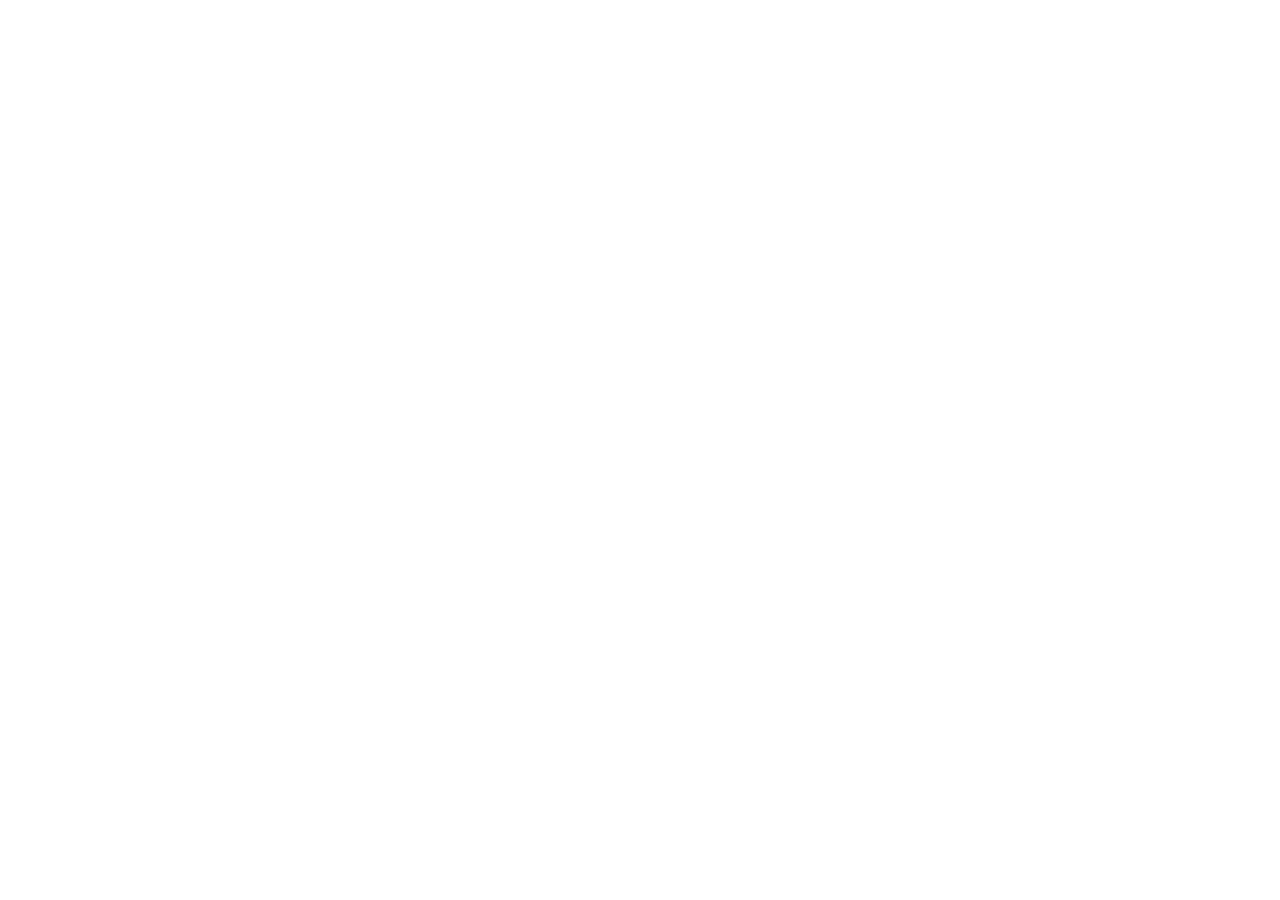
==== commit 1f0aca73: "Add files via upload" ====
--- a/index.html
+++ b/index.html
@@ -1,29 +1,33 @@
-<!doctype html>
-<html lang="en">
-  <head>
+<head>
     <meta charset="UTF-8" />
     <meta name="viewport" content="width=device-width, initial-scale=1, viewport-fit=cover" />
     <meta name="theme-color" content="#fefdfa" />
+    <title>Manmeet Singh weds Simranjeet Kaur · Wedding &amp; House Warming Dinner</title>
     <meta name="description" content="Wedding &amp; House Warming Dinner of Manmeet Singh and Simranjeet Kaur · Sunday, December 13, 2026 · 7:30 PM · Adarsh Vatika, Jodhpur." />
-    <link rel="canonical" href="https://designpavneet-gif.github.io/manmeet-simranjeet-dinner-website/" />
-    <!-- Social sharing / Open Graph metadata -->
+
+    <link rel="canonical" href="https://designpavneet-gif.github.io/Jodhpur-Invite/" />
+
+    <!-- Open Graph -->
     <meta property="og:type" content="website" />
     <meta property="og:title" content="Manmeet Singh weds Simranjeet Kaur · Wedding &amp; House Warming Dinner" />
     <meta property="og:description" content="Sunday, December 13, 2026 · 7:30 PM · Adarsh Vatika, Jodhpur" />
-    <meta property="og:url" content="https://designpavneet-gif.github.io/manmeet-simranjeet-dinner-website/" />
-    <meta property="og:image" content="https://designpavneet-gif.github.io/manmeet-simranjeet-dinner-website/og-image-dinner.jpg" />
+    <meta property="og:url" content="https://designpavneet-gif.github.io/Jodhpur-Invite/" />
+    <meta property="og:site_name" content="Manmeet &amp; Simranjeet" />
+    <meta property="og:image" content="https://designpavneet-gif.github.io/Jodhpur-Invite/og-image-dinner.jpg?v=4" />
+    <meta property="og:image:secure_url" content="https://designpavneet-gif.github.io/Jodhpur-Invite/og-image-dinner.jpg?v=4" />
     <meta property="og:image:type" content="image/jpeg" />
     <meta property="og:image:width" content="1200" />
     <meta property="og:image:height" content="630" />
+    <meta property="og:image:alt" content="Manmeet Singh and Simranjeet Kaur" />
+
+    <!-- Twitter / X -->
     <meta name="twitter:card" content="summary_large_image" />
     <meta name="twitter:title" content="Manmeet Singh weds Simranjeet Kaur · Wedding &amp; House Warming Dinner" />
     <meta name="twitter:description" content="Sunday, December 13, 2026 · 7:30 PM · Adarsh Vatika, Jodhpur" />
-    <meta name="twitter:image" content="https://designpavneet-gif.github.io/manmeet-simranjeet-dinner-website/og-image-dinner.jpg" />
+    <meta name="twitter:image" content="https://designpavneet-gif.github.io/Jodhpur-Invite/og-image-dinner.jpg?v=4" />
+    <meta name="twitter:image:alt" content="Manmeet Singh and Simranjeet Kaur" />
+
     <link rel="icon" href="data:image/svg+xml,<svg xmlns='http://www.w3.org/2000/svg' viewBox='0 0 100 100'><text y='.9em' font-size='90'>🪷</text></svg>" />
-    <title>Wedding &amp; House Warming Dinner · Manmeet Singh weds Simranjeet Kaur</title>
-    <script type="module" crossorigin src="./assets/index-BTBQuBsi.js"></script>
-    <link rel="stylesheet" crossorigin href="./assets/index-B4jlMeYI.css">
-  </head>
   <body>
     <div id="root"></div>
   </body>
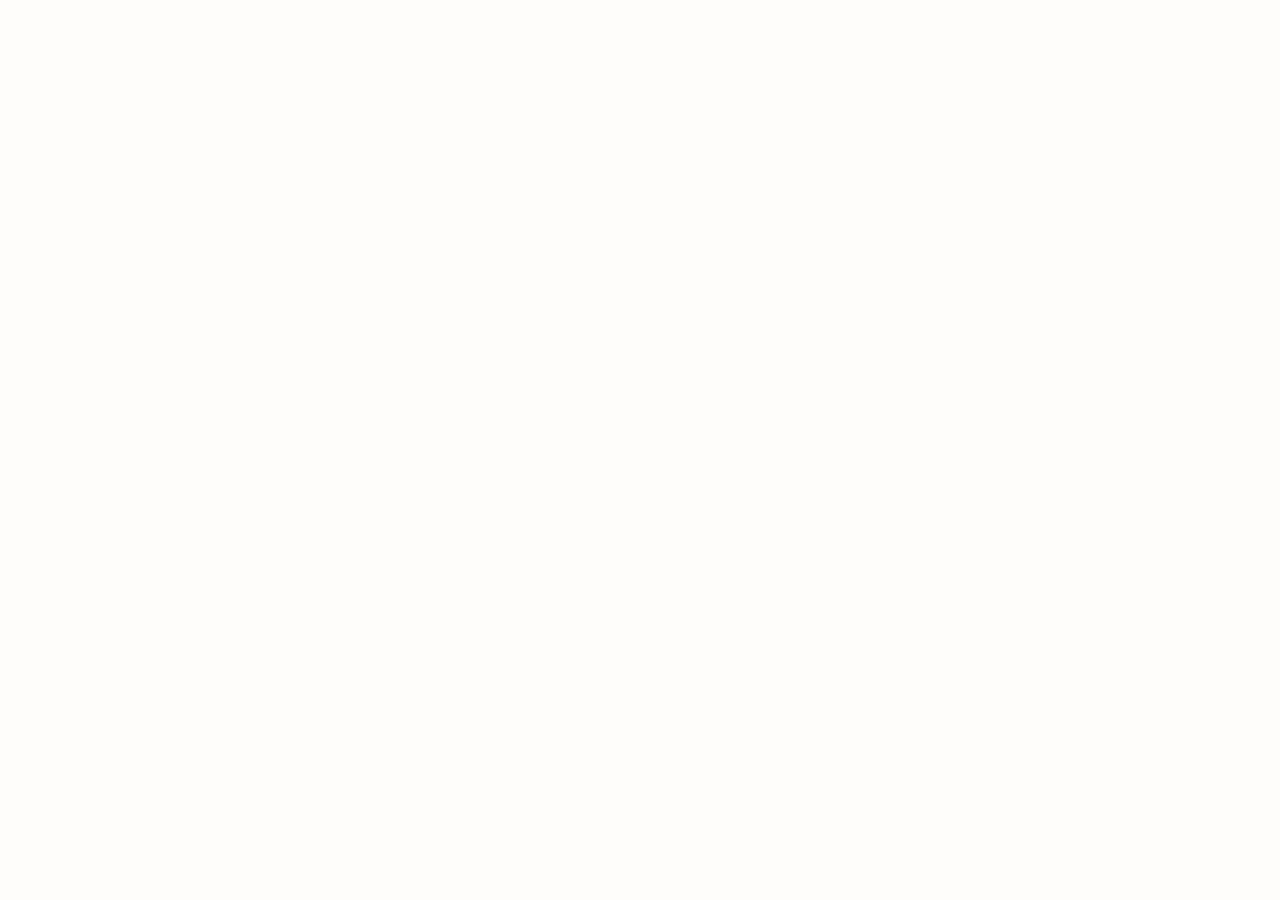
==== commit 53c3839e: "Add files via upload" ====
--- a/index.html
+++ b/index.html
@@ -1,34 +1,41 @@
+<!doctype html>
+<html lang="en">
 <head>
-    <meta charset="UTF-8" />
-    <meta name="viewport" content="width=device-width, initial-scale=1, viewport-fit=cover" />
-    <meta name="theme-color" content="#fefdfa" />
-    <title>Manmeet Singh weds Simranjeet Kaur · Wedding &amp; House Warming Dinner</title>
-    <meta name="description" content="Wedding &amp; House Warming Dinner of Manmeet Singh and Simranjeet Kaur · Sunday, December 13, 2026 · 7:30 PM · Adarsh Vatika, Jodhpur." />
-
-    <link rel="canonical" href="https://designpavneet-gif.github.io/Jodhpur-Invite/" />
-
-    <!-- Open Graph -->
-    <meta property="og:type" content="website" />
-    <meta property="og:title" content="Manmeet Singh weds Simranjeet Kaur · Wedding &amp; House Warming Dinner" />
-    <meta property="og:description" content="Sunday, December 13, 2026 · 7:30 PM · Adarsh Vatika, Jodhpur" />
-    <meta property="og:url" content="https://designpavneet-gif.github.io/Jodhpur-Invite/" />
-    <meta property="og:site_name" content="Manmeet &amp; Simranjeet" />
-    <meta property="og:image" content="https://designpavneet-gif.github.io/Jodhpur-Invite/og-image-dinner.jpg?v=4" />
-    <meta property="og:image:secure_url" content="https://designpavneet-gif.github.io/Jodhpur-Invite/og-image-dinner.jpg?v=4" />
-    <meta property="og:image:type" content="image/jpeg" />
-    <meta property="og:image:width" content="1200" />
-    <meta property="og:image:height" content="630" />
-    <meta property="og:image:alt" content="Manmeet Singh and Simranjeet Kaur" />
-
-    <!-- Twitter / X -->
-    <meta name="twitter:card" content="summary_large_image" />
-    <meta name="twitter:title" content="Manmeet Singh weds Simranjeet Kaur · Wedding &amp; House Warming Dinner" />
-    <meta name="twitter:description" content="Sunday, December 13, 2026 · 7:30 PM · Adarsh Vatika, Jodhpur" />
-    <meta name="twitter:image" content="https://designpavneet-gif.github.io/Jodhpur-Invite/og-image-dinner.jpg?v=4" />
-    <meta name="twitter:image:alt" content="Manmeet Singh and Simranjeet Kaur" />
-
-    <link rel="icon" href="data:image/svg+xml,<svg xmlns='http://www.w3.org/2000/svg' viewBox='0 0 100 100'><text y='.9em' font-size='90'>🪷</text></svg>" />
-  <body>
-    <div id="root"></div>
-  </body>
+<meta charset="UTF-8" />
+<meta name="viewport" content="width=device-width, initial-scale=1, viewport-fit=cover" />
+<meta name="theme-color" content="#fefdfa" />
+<meta name="color-scheme" content="light" />
+<meta name="description" content="Wedding &amp; House Warming Dinner of Manmeet Singh and Simranjeet Kaur · Sunday, December 13, 2026 · 7:30 PM · Adarsh Vatika, Jodhpur." />
+<link rel="canonical" href="https://designpavneet-gif.github.io/Jodhpur-Invite/" />
+<!-- Link preview (WhatsApp, Instagram, Facebook): put og-image-dinner.jpg next to this file and replace YOUR-SITE-ADDRESS. -->
+<meta property="og:type" content="website" />
+<meta property="og:title" content="Manmeet Singh weds Simranjeet Kaur · Wedding &amp; House Warming Dinner" />
+<meta property="og:description" content="Sunday, December 13, 2026 · 7:30 PM · Adarsh Vatika, Jodhpur" />
+<meta property="og:image" content="https://designpavneet-gif.github.io/Jodhpur-Invite/og-image-dinner.jpg?v=5" />
+<meta property="og:image:width" content="1200" />
+<meta property="og:image:height" content="630" />
+<meta property="og:image:secure_url" content="https://designpavneet-gif.github.io/Jodhpur-Invite/og-image-dinner.jpg?v=5" />
+<meta property="og:image:type" content="image/jpeg" />
+<meta property="og:image:alt" content="Manmeet Singh weds Simranjeet Kaur" />
+<meta property="og:site_name" content="Manmeet &amp; Simranjeet" />
+<meta name="twitter:title" content="Manmeet Singh weds Simranjeet Kaur · Wedding &amp; House Warming Dinner" />
+<meta name="twitter:description" content="Sunday, December 13, 2026 · 7:30 PM · Adarsh Vatika, Jodhpur" />
+<meta name="twitter:image" content="https://designpavneet-gif.github.io/Jodhpur-Invite/og-image-dinner.jpg?v=5" />
+<meta name="twitter:image:alt" content="Manmeet Singh weds Simranjeet Kaur" />
+<meta name="twitter:card" content="summary_large_image" />
+<link rel="icon" href="data:image/svg+xml,<svg xmlns='http://www.w3.org/2000/svg' viewBox='0 0 100 100'><text y='.9em' font-size='90'>🪷</text></svg>" />
+<title>Wedding &amp; House Warming Dinner · Manmeet Singh weds Simranjeet Kaur</title>
+<link rel="preconnect" href="https://fonts.googleapis.com" />
+<link rel="preconnect" href="https://fonts.gstatic.com" crossorigin />
+<link rel="stylesheet" href="https://fonts.googleapis.com/css2?family=Caveat:wght@500;700&family=Cormorant+Garamond:ital,wght@0,500;0,600;1,500&family=DM+Mono&family=Noto+Serif+Gurmukhi:wght@500;700&family=Playfair+Display:ital,wght@0,400;0,600;1,400&display=swap" />
+<style>:root{--paper: #fefdfa;--paper-warm: #fbf6ec;--white: #ffffff;--ink: #0a1a3f;--ink-soft: #46527a;--line: rgba(10, 26, 63, .18);--sun: #fad386;--gold: #f5c46c;--gold-deep: #c98a22;--terracotta: #d8664f;--terracotta-ink: #b24a35;--leaf: #60a85c;--blue: #34a8f8;--water-1: #eef7fd;--water-2: #d6ecfb;--water-3: #b2dcfa;color:var(--ink);background:var(--paper);font-family:Playfair Display,Georgia,serif;--sat: env(safe-area-inset-top, 0px);--sab: env(safe-area-inset-bottom, 0px);box-sizing:border-box;padding-top:var(--sat);padding-bottom:var(--sab)}html{scroll-padding-top:var(--sat);background:var(--paper);font-size:clamp(16px,calc(10px + .5vw),23px)}*{box-sizing:border-box}body{margin:0;min-width:0;min-height:100vh;overflow-x:hidden;-webkit-font-smoothing:antialiased}.invitation{background:var(--paper)}.lotus-divider{display:block;aspect-ratio:1125 / 144;background:var(--ink);-webkit-mask-size:contain;mask-size:contain;-webkit-mask-repeat:no-repeat;mask-repeat:no-repeat;-webkit-mask-position:center;mask-position:center}.orn-cloud,.orn-birds{position:absolute;display:block;height:auto;color:var(--ink);overflow:visible}.orn-sun{position:absolute;display:block;aspect-ratio:1;border-radius:50%;background:var(--sun)}.orn-water{display:block;width:100%}@keyframes drift{0%{transform:translate(0)}to{transform:translate(var(--drift, 14px))}}.opening-scene{height:250svh;min-height:1300px;position:relative}.sticky-stage{height:calc(100svh - var(--sat) - var(--sab));min-height:360px;overflow:hidden;position:sticky;top:var(--sat);isolation:isolate;background:var(--paper)}.split-artwork{position:absolute;top:0;right:0;bottom:0;left:0;overflow:hidden}.art-half{position:absolute;inset-block:0;width:50.1%;overflow:hidden;will-change:transform}.art-canvas{position:relative;width:100vw;height:100%;overflow:hidden;background:var(--paper)}.art-canvas>img{position:absolute;top:0;right:0;bottom:0;left:0;display:block;width:100%;height:100%;max-width:none;-webkit-user-select:none;user-select:none;-webkit-user-drag:none}.art-backdrop{display:none!important;object-fit:fill;filter:blur(34px) saturate(1.05);transform:scaleY(1.06);opacity:.5}@media(min-aspect-ratio:7/10){.art-backdrop{display:block!important}}.art-half--left{left:0;transform:translate3d(calc(var(--opening) * -104%),0,0)}.art-half--right{right:0;transform:translate3d(calc(var(--opening) * 104%),0,0)}.art-half--right .art-canvas{transform:translate(-50vw)}.scroll-cue{position:absolute;z-index:2;left:50%;color:var(--ink);text-align:center;pointer-events:none;transform:translate(-50%)}.scroll-cue{bottom:clamp(1.1rem,3.3vh,2.2rem);margin:0;padding:.45em 1em;border-radius:99px;background:#fefdfad1;font-family:DM Mono,monospace;font-size:.58rem;letter-spacing:.2em;text-transform:uppercase;opacity:calc(.72 - var(--opening) * .72)}.scroll-scene{height:165svh;background:var(--paper)}.scroll-stage{height:calc(100svh - var(--sat) - var(--sab));min-height:360px;position:sticky;top:var(--sat);display:grid;place-items:center;overflow:hidden;background:var(--paper)}.gap-sky,.scroll-sky{position:absolute;top:0;right:0;bottom:0;left:0;pointer-events:none}.gap-sky__sun{width:clamp(3.2rem,11vmin,6rem);right:16%;top:20%}.gap-sky__cloud--a{width:clamp(6rem,22vmin,11rem);left:8%;top:16%}.gap-sky__cloud--b{width:clamp(4.5rem,15vmin,8rem);right:10%;top:44%}.gap-sky__cloud--c{width:clamp(5rem,18vmin,9rem);left:24%;bottom:20%}.gap-sky__birds{width:clamp(3rem,9vmin,4.5rem);left:52%;top:30%}.scroll-sky__cloud--a{width:clamp(5rem,18vmin,10rem);left:4%;top:7%;animation:drift 9s ease-in-out infinite alternate}.scroll-sky__cloud--b{width:clamp(4rem,14vmin,8rem);right:3%;bottom:10%;--drift: -12px;animation:drift 11s ease-in-out infinite alternate}.scroll-sky__birds{width:clamp(2.6rem,8vmin,4rem);right:12%;top:12%}@media(max-width:700px){.opening-scene{height:230svh;min-height:1050px}.art-half{width:50.2%}}@media(prefers-reduced-motion:reduce){.scroll-cue{display:none}.scroll-sky__cloud--a,.scroll-sky__cloud--b{animation:none}}.scroll-open{--w: min( calc(100vw - 14px) , 40rem, calc((86svh - var(--sat) - var(--sab)) * .82));--h: min(calc(86svh - var(--sat) - var(--sab)), 60rem, calc(var(--w) * 1.75));--roller: calc(var(--w) * .1617);--travel: calc(var(--h) / 2 - var(--roller));--ease: cubic-bezier(.62, .02, .22, 1);--dur: 2.1s;position:relative;z-index:1;width:var(--w);height:var(--h);container-type:inline-size;filter:drop-shadow(0 18px 28px rgba(10,26,63,.16))}.scroll-open__paper{position:absolute;left:0;right:0;top:calc(var(--roller) * .9);bottom:calc(var(--roller) * .9);clip-path:inset(calc(50% - var(--roller) * .06) 0 calc(50% - var(--roller) * .06) 0);transition:clip-path var(--dur) var(--ease)}.scroll-open__paper-img{position:absolute;top:0;right:0;bottom:0;left:0;width:100%;height:100%;object-fit:fill;display:block}.scroll-open__roller{position:absolute;left:0;width:100%;height:auto;display:block;z-index:2;transition:transform var(--dur) var(--ease)}.scroll-open__roller--top{top:0;transform:translateY(var(--travel))}.scroll-open__roller--bottom{bottom:0;transform:translateY(calc(var(--travel) * -1))}.scroll-open--open .scroll-open__paper{clip-path:inset(0 0 0 0)}.scroll-open--open .scroll-open__roller{transform:translateY(0)}.scroll-open .invite-copy{opacity:0;transition:opacity .6s ease-out .2s}.scroll-open--open .invite-copy{opacity:1}@media(prefers-reduced-motion:reduce){.scroll-open__paper{clip-path:none;transition:none}.scroll-open__roller{transform:none;transition:none}.scroll-open .invite-copy{opacity:1;transition:none}}.invite-copy{position:absolute;top:5%;right:17%;bottom:5%;left:17%;display:flex;flex-direction:column;align-items:center;justify-content:center;text-align:center;color:var(--ink);font-size:min(3.9cqi,1.2rem,calc(var(--h) * .0235));line-height:1.45}.invite-copy p{margin:0}.invite-copy__host{color:var(--ink);letter-spacing:.01em;font-size:.97em;text-wrap:balance}.invite-copy__small{font-style:italic;color:var(--terracotta-ink);margin:.12em 0!important}.invite-copy__msg{font-style:italic;color:var(--ink-soft);margin-top:.55em!important;max-width:24ch;text-wrap:balance}.invite-copy__name{margin-top:.45em!important;font-size:min(11cqi,3.6rem,calc(var(--h) * .066));line-height:1.08;color:var(--ink);letter-spacing:.01em}.invite-copy__parents{font-size:.88em;color:var(--ink-soft);max-width:27ch;text-wrap:balance}.invite-copy__rule{display:block;width:3.5em;height:1px;margin-top:1em;background:linear-gradient(90deg,transparent,var(--ink),transparent)}.arch-defs{position:absolute;width:0;height:0}.blessing-scene{position:relative}.blessing-stage{min-height:100svh;display:grid;place-items:center;padding:clamp(1.25rem,5svh,3rem) clamp(.9rem,4vw,2rem);background:var(--paper)}.arch-frame{position:relative;width:min(90vw,31rem);height:min(calc(88svh - var(--sat) - var(--sab)),56rem);min-height:560px;padding:clamp(7px,1.8vw,10px);background:var(--paper);clip-path:url(#arch-clip);-webkit-clip-path:url(#arch-clip)}.arch-window{position:relative;width:100%;height:100%;overflow:hidden;container-type:size;clip-path:url(#arch-clip);-webkit-clip-path:url(#arch-clip);display:flex;flex-direction:column;align-items:center;background:var(--white)}.arch-sky{position:absolute;top:0;right:0;bottom:0;left:0;pointer-events:none}.arch-sky__sun{width:11cqw;right:12%;top:21%}.arch-sky__cloud--a{width:25cqw;left:-3%;top:44%;animation:drift 10s ease-in-out infinite alternate}.arch-sky__cloud--b{width:19cqw;right:-2%;top:31%;--drift: -10px;animation:drift 12s ease-in-out infinite alternate}.arch-sky__birds{width:12cqw;left:13%;top:25%}.arch-outline{position:absolute;inset:clamp(7px,1.8vw,10px);width:calc(100% - (2*clamp(7px,1.8vw,10px)));height:calc(100% - (2*clamp(7px,1.8vw,10px)));overflow:visible;pointer-events:none}.arch-outline--outer{top:0;right:0;bottom:0;left:0;width:100%;height:100%}.arch-outline path{fill:none;stroke:var(--ink);stroke-width:1.6px;opacity:0;transition:opacity 1.4s ease-out}.arch-outline--outer path{stroke-width:3px}.blessing-scene--revealed .arch-outline path{opacity:1}.blessing-copy{position:relative;z-index:1;padding:25% 11% 0;text-align:center;display:flex;flex-direction:column;align-items:center;container-type:inline-size;width:100%}.ik-onkar{margin:0;font-family:"Noto Serif Gurmukhi",serif;font-weight:700;font-size:clamp(3.8rem,27cqi,7.2rem);line-height:1.3;padding:.12em .14em .02em;overflow:visible;-webkit-text-fill-color:transparent;-webkit-text-stroke:.9px rgba(10,26,63,.75);background:linear-gradient(100deg,#d99a36,#f5c46c 30%,#fde6ae 46%,#f5c46c 58%,#d99a36);background-size:260% 100%;background-position:100% 0;-webkit-background-clip:text;background-clip:text;color:transparent;opacity:0;transform:scale(.92)}.blessing-scene--revealed .ik-onkar{animation:mark-in 1.2s ease-out .5s forwards,shimmer 2.2s ease-in-out 1.5s forwards}@keyframes mark-in{to{opacity:1;transform:scale(1)}}@keyframes shimmer{0%{background-position:100% 0}to{background-position:0% 0}}.gurbani{margin:clamp(.6rem,4cqi,1.2rem) 0 0;padding:0;display:flex;flex-direction:column;gap:.15em;font-family:"Noto Serif Gurmukhi",serif;font-weight:500;font-size:clamp(1.15rem,6.6cqi,1.75rem);line-height:1.45;color:var(--ink)}.gurbani__line{opacity:0;transform:translateY(8px);filter:blur(4px)}.blessing-scene--revealed .gurbani__line{animation:settle 1.1s ease-out forwards;animation-delay:calc(1.3s + var(--i) * .35s)}@keyframes settle{to{opacity:1;transform:none;filter:blur(0)}}.blessing-divider{width:52%;margin-top:clamp(.5rem,3cqi,.9rem);opacity:0}.blessing-translation{max-width:26ch;margin:clamp(.5rem,3cqi,.9rem) 0 0;text-wrap:balance;font-style:italic;font-size:clamp(.82rem,3.9cqi,1rem);line-height:1.55;color:var(--ink);opacity:0}.blessing-source{margin:.45rem 0 0;font-family:DM Mono,ui-monospace,monospace;font-size:clamp(.58rem,2.5cqi,.68rem);letter-spacing:.12em;text-transform:uppercase;color:var(--ink-soft);opacity:0}.blessing-scene--revealed .blessing-divider{animation:fade 1.2s ease-out 1.9s forwards}.blessing-scene--revealed .blessing-translation{animation:fade 1.2s ease-out 2.1s forwards}.blessing-scene--revealed .blessing-source{animation:fade 1.2s ease-out 2.4s forwards}@keyframes fade{to{opacity:1}}.temple-wrap{position:relative;z-index:1;margin-top:auto;width:min(145cqw,58cqh);flex-shrink:0}.golden-temple{display:block;width:100%;height:auto}.golden-temple__building :is(rect,path){stroke:var(--ink);stroke-width:.9px;vector-effect:non-scaling-stroke;stroke-linejoin:round}.golden-temple__building .gt-far :is(rect,path),.golden-temple__building .gt-far{stroke:var(--ink);stroke-opacity:.55;stroke-width:.8px;vector-effect:non-scaling-stroke}.golden-temple__building line{stroke:var(--ink);stroke-opacity:.8}.golden-temple__building{transform-box:view-box;transform-origin:50% 75%;opacity:0;transform:translateY(14px)}.golden-temple__reflection{opacity:0}.blessing-scene--revealed .golden-temple__building{animation:rise 1.8s cubic-bezier(.2,.7,.2,1) .8s forwards}.blessing-scene--revealed .golden-temple__reflection{animation:fade 2s ease-out 1.4s forwards}@keyframes rise{to{opacity:1;transform:none}}@media(max-height:640px){.blessing-copy{padding-top:21%}}@media(orientation:landscape)and (max-height:560px){.arch-frame{width:min(82vw,25rem);height:640px}.scroll-scene{height:auto}.scroll-stage{position:relative;top:0;height:auto;min-height:100svh;padding:2rem 0}.scroll-open{--w: min(62vw, 24rem);--h: calc(var(--w) * 1.72)}}@media(prefers-reduced-motion:reduce){.arch-outline path{opacity:1;transition:none}.arch-sky__cloud--a,.arch-sky__cloud--b{animation:none}.ik-onkar,.gurbani__line,.blessing-divider,.blessing-translation,.blessing-source,.golden-temple__building,.golden-temple__reflection{opacity:1;transform:none;filter:none;animation:none!important}.ik-onkar{background-position:30% 0}}.events-header,.rsvp-header{display:flex;flex-direction:column;align-items:center;text-align:center;padding:0 1.5rem}.events-header__mark{display:block;width:3.6rem;aspect-ratio:681 / 750;background:var(--ink);-webkit-mask-size:contain;mask-size:contain;-webkit-mask-repeat:no-repeat;mask-repeat:no-repeat;-webkit-mask-position:center;mask-position:center}.events-header__title,.rsvp-header__title{margin:.8rem 0 .2rem;font-weight:400;font-size:clamp(2rem,8.5vw,3rem);line-height:1.1;color:var(--ink)}.events-header__divider,.rsvp-header__divider{width:min(15rem,62vw);margin:.5rem auto .7rem}.events-header__dates{margin:0;font-family:DM Mono,ui-monospace,monospace;font-size:.72rem;letter-spacing:.22em;text-transform:uppercase;color:var(--ink-soft)}.events-scene{position:relative;background:var(--paper);color:var(--ink);padding:clamp(4rem,12svh,7rem) 0 clamp(3rem,8svh,4.5rem)}.events-header{margin-bottom:clamp(2.5rem,7svh,4rem)}.events-list{list-style:none;margin:0 auto;padding:0 1rem;display:flex;flex-direction:column;align-items:center;gap:clamp(1.8rem,5svh,2.6rem)}.event-card{width:min(86vw,26rem,calc((100svh - 13rem)*.63));min-width:min(86vw,15rem);padding:clamp(10px,3vw,16px);border:1.5px solid var(--ink);border-radius:clamp(18px,7cqi,30px);perspective:1600px;container-type:inline-size}.event-card__inner{display:grid;transform-style:preserve-3d;transform:rotateY(0)}.event-card--flipped .event-card__inner{animation:card-flip .75s cubic-bezier(.3,.1,.25,1) forwards}@keyframes card-flip{0%{transform:rotateY(0) scale(1)}50%{transform:rotateY(90deg) scale(1.03)}to{transform:rotateY(180deg) scale(1)}}.event-card__face{grid-area:1 / 1;border-radius:clamp(14px,4.2vw,20px);overflow:hidden;-webkit-backface-visibility:hidden;backface-visibility:hidden;border:1.5px solid var(--ink)}.event-card__back{transform:rotateY(180deg);display:flex;flex-direction:column;background:var(--sun);margin:0}.event-card__front{background:var(--white);padding:10px}.event-card__front-frame{height:100%;border:1px solid var(--line);border-radius:clamp(9px,3vw,13px);display:flex;flex-direction:column;align-items:center;justify-content:center;gap:1rem}.event-card__monogram{display:block;width:44%;aspect-ratio:681 / 750;background:var(--ink);-webkit-mask-size:contain;mask-size:contain;-webkit-mask-repeat:no-repeat;mask-repeat:no-repeat;-webkit-mask-position:center;mask-position:center}.event-card__front-divider{width:58%}.event-card__front-count{font-family:DM Mono,ui-monospace,monospace;font-size:.7rem;letter-spacing:.24em;color:var(--ink-soft)}.event-card__media{position:relative;aspect-ratio:4 / 5;background:var(--white);border-bottom:1.5px solid var(--ink);overflow:hidden}.event-card__media img{position:absolute;top:0;right:0;bottom:0;left:0;width:100%;height:100%;object-fit:cover}.event-card__placeholder{position:absolute;top:0;right:0;bottom:0;left:0;container-type:inline-size;background:linear-gradient(180deg,var(--white) 0%,var(--white) 62%,var(--water-1) 100%)}.event-card__ph-sun{width:17cqw;right:16%;top:16%}.event-card__ph-cloud--a{width:34cqw;left:8%;top:22%}.event-card__ph-cloud--b{width:24cqw;right:6%;top:42%}.event-card__ph-birds{width:15cqw;left:46%;top:12%}.event-card__placeholder--1 .event-card__ph-sun{left:14%;right:auto;top:24%}.event-card__placeholder--1 .event-card__ph-cloud--a{left:auto;right:6%;top:14%}.event-card__placeholder--1 .event-card__ph-cloud--b{right:auto;left:30%;top:40%}.event-card__placeholder--2 .event-card__ph-sun{right:40%;top:10%}.event-card__placeholder--2 .event-card__ph-cloud--a{top:32%}.event-card__placeholder--2 .event-card__ph-birds{left:16%;top:16%}.event-card__placeholder-num{position:absolute;left:0;right:0;bottom:30%;text-align:center;font-style:italic;font-size:20cqw;line-height:1;color:var(--ink);opacity:.85}.event-card__ph-water{position:absolute;left:0;right:0;bottom:0;height:26%}.event-card__details{padding:clamp(.9rem,5.5cqi,1.6rem) clamp(1rem,7cqi,2rem) clamp(1rem,6.5cqi,1.9rem);color:var(--ink)}.event-card__title{margin:0 0 .55rem;font-weight:600;font-size:clamp(1.3rem,8.4cqi,2.15rem);line-height:1.12;text-wrap:balance}.event-card__when{margin:0 0 .75rem;font-size:clamp(.9rem,4.6cqi,1.12rem);line-height:1.4}.event-card__when span{display:block}.event-card__time{white-space:nowrap;opacity:.85}.event-card__venue{display:inline-block;margin:0;font-size:clamp(.9rem,4.6cqi,1.12rem);color:var(--ink);text-decoration:underline;text-decoration-thickness:1.5px;text-underline-offset:.3em}a.event-card__venue:hover{text-decoration-thickness:2.5px}@media(prefers-reduced-motion:reduce){.event-card__inner,.event-card--flipped .event-card__inner{transform:rotateY(180deg);animation:none}}.rsvp-scene{--field-line: #c9cfdc;background:var(--paper);padding:clamp(1rem,4svh,2.5rem) 1rem clamp(3rem,8svh,5rem);display:flex;flex-direction:column;align-items:center}.rsvp-header{margin-bottom:clamp(1.4rem,4svh,2.2rem)}.rsvp-header__sub{margin:0;font-size:1rem;font-style:italic;color:var(--ink-soft)}.rsvp-card{width:min(92vw,30rem);background:var(--white);color:var(--ink);border:1.5px solid var(--ink);border-radius:clamp(20px,6vw,28px);padding:clamp(1.6rem,7vw,2.6rem) clamp(1.3rem,7vw,2.4rem);box-shadow:0 18px 44px #0a1a3f14}.rsvp-field{margin:0 0 1.6rem;padding:0;border:0;min-width:0}.rsvp-field>label:not(.rsvp-event),.rsvp-events legend{display:block;margin-bottom:.6rem;padding:0;font-size:1.12rem;color:var(--ink)}.rsvp-field input[type=text],.rsvp-stepper input{width:100%;height:3.4rem;padding:0 1rem;border:1.5px solid var(--field-line);border-radius:10px;background:var(--white);font:inherit;font-size:1.08rem;color:var(--ink);transition:border-color .15s ease,box-shadow .15s ease}.rsvp-field input:focus-visible{outline:none;border-color:var(--ink);box-shadow:0 0 0 3px #34a8f84d}.rsvp-field input[aria-invalid=true]{border-color:#b3261e}.rsvp-error{margin:.45rem 0 0;font-size:.95rem;color:#b3261e}.rsvp-error--block{margin:0 0 1rem}.rsvp-stepper{display:grid;grid-template-columns:3.4rem 1fr 3.4rem;gap:.5rem}.rsvp-stepper input{text-align:center;-moz-appearance:textfield}.rsvp-stepper input::-webkit-inner-spin-button,.rsvp-stepper input::-webkit-outer-spin-button{-webkit-appearance:none;margin:0}.rsvp-stepper__btn{height:3.4rem;border:1.5px solid var(--field-line);border-radius:10px;background:var(--water-1);font:inherit;font-size:1.5rem;line-height:1;color:var(--ink);cursor:pointer}.rsvp-stepper__btn:hover:not(:disabled){border-color:var(--ink)}.rsvp-stepper__btn:disabled{opacity:.4;cursor:default}.rsvp-stepper__btn:focus-visible{outline:3px solid rgba(52,168,248,.45);outline-offset:1px}.rsvp-events{display:flex;flex-direction:column;gap:.75rem}.rsvp-event{display:flex;align-items:flex-start;gap:.85rem;cursor:pointer;padding:.95rem 1rem;border:1.5px solid #e1e4ec;border-radius:12px;background:var(--white);transition:border-color .15s ease,background-color .15s ease}.rsvp-event--checked{border-color:var(--ink);background:var(--water-1)}.rsvp-event input{flex:none;width:1.3rem;height:1.3rem;margin:.2rem 0 0;accent-color:var(--ink);cursor:pointer}.rsvp-event:has(input:focus-visible){box-shadow:0 0 0 3px #34a8f859}.rsvp-event__text{display:flex;flex-direction:column;gap:.15rem;min-width:0}.rsvp-event__title{font-size:1.08rem;color:var(--ink)}.rsvp-event__meta{font-size:.95rem;color:var(--ink-soft)}.rsvp-notice{margin:0 0 1rem;padding:.8rem 1rem;border-radius:10px;background:#fdf3dc;font-size:.95rem;color:#7a4b12}.rsvp-submit{width:100%;height:3.6rem;border:0;border-radius:999px;background:var(--ink);color:var(--paper);font:inherit;font-size:1.15rem;font-weight:600;letter-spacing:.02em;cursor:pointer;transition:transform .15s ease,background-color .15s ease}.rsvp-submit:hover:not(:disabled){background:#13295e}.rsvp-submit:active:not(:disabled){transform:scale(.98)}.rsvp-submit:disabled{opacity:.45;cursor:not-allowed}.rsvp-submit:focus-visible{outline:3px solid rgba(52,168,248,.5);outline-offset:3px}.rsvp-card--thanks{text-align:center}.rsvp-thanks__title{margin:0 0 .2rem;font-weight:400;font-style:italic;font-size:clamp(1.8rem,7vw,2.4rem);color:var(--ink)}.rsvp-thanks__text{margin:0 0 .6rem;font-size:1.05rem;line-height:1.55;color:var(--ink)}.rsvp-link-button{margin-top:.8rem;border:0;background:none;padding:.4rem;font:inherit;font-size:1rem;color:var(--ink);text-decoration:underline;text-underline-offset:.25em;cursor:pointer}.site-footer{display:flex;flex-direction:column;align-items:center;text-align:center;padding-top:clamp(2rem,6svh,3.5rem);background:var(--paper)}.site-footer__mark{display:block;width:3.2rem;aspect-ratio:681 / 750;background:var(--ink);-webkit-mask-size:contain;mask-size:contain;-webkit-mask-repeat:no-repeat;mask-repeat:no-repeat;-webkit-mask-position:center;mask-position:center}.site-footer__names{margin:.9rem 0 .2rem;font-size:clamp(1.2rem,5vw,1.6rem);color:var(--ink)}.site-footer__names em{font-style:italic;padding:0 .15em}.site-footer__divider{width:min(13rem,56vw);margin:.4rem 0 1.8rem}.site-footer__water{height:clamp(56px,10svh,90px)}.blessing-scene--embedded{position:absolute;top:0;right:0;bottom:0;left:0;z-index:0}.blessing-scene--embedded .blessing-stage{min-height:0;height:100%;padding:clamp(.8rem,3svh,2rem) clamp(.9rem,4vw,2rem)}.blessing-scene--embedded .arch-frame{height:min(100%,56rem);min-height:0;width:min(90vw,31rem,calc((100svh - var(--sat) - var(--sab)) * .6))}.split-artwork{z-index:1}.scroll-cue{z-index:3}@media(orientation:landscape)and (max-height:560px){.blessing-scene--embedded .arch-frame{height:100%;width:min(82vw,calc((100svh - var(--sat) - var(--sab)) * .62))}}@media(prefers-reduced-motion:reduce){.art-half--left,.art-half--right{transform:none;opacity:calc(1 - var(--opening))}}.music-toggle{position:fixed;z-index:50;right:calc(1rem + env(safe-area-inset-right,0px));bottom:calc(1rem + var(--sab));width:3.25rem;height:3.25rem;border-radius:50%;padding:.8rem;display:grid;place-items:center;cursor:pointer;background:var(--white);color:var(--ink);border:1.5px solid var(--ink);box-shadow:0 8px 22px #0a1a3f29;transition:transform .15s ease}.music-toggle svg{width:100%;height:100%}.music-toggle:active{transform:scale(.94)}.music-toggle:focus-visible{outline:3px solid rgba(52,168,248,.5);outline-offset:3px}.music-toggle--waiting:after{content:"";position:absolute;top:-1.5px;right:-1.5px;bottom:-1.5px;left:-1.5px;border-radius:50%;border:1.5px solid var(--blue);animation:music-ring 2.2s ease-out infinite}@keyframes music-ring{0%{transform:scale(1);opacity:.8}to{transform:scale(1.55);opacity:0}}@media(prefers-reduced-motion:reduce){.music-toggle--waiting:after{animation:none;opacity:0}}.blessing-scene--embedded .arch-frame{--stage-h: calc(100svh - var(--sat) - var(--sab) - 2 * clamp(.8rem, 3svh, 2rem));width:min(92vw,calc(var(--stage-h) * .6));height:min(var(--stage-h),calc(min(92vw,var(--stage-h) * .6) / .52))}@media(max-width:340px){.invite-copy{top:5%;right:13%;bottom:5%;left:13%;font-size:min(4.6cqi,1.2rem,calc(var(--h) * .028))}.events-header__dates{letter-spacing:.14em}.rsvp-card{padding:1.4rem 1.1rem}.rsvp-stepper{grid-template-columns:3rem 1fr 3rem}}@media(orientation:landscape)and (max-height:560px){.blessing-scene--embedded .arch-frame{width:min(94vw,calc((100svh - 1.2rem)*1.5));height:calc(100svh - var(--sat) - var(--sab) - 1.2rem)}.blessing-scene--embedded .blessing-stage{padding:.6rem}.blessing-scene--embedded .arch-window{flex-direction:row;align-items:flex-end}.blessing-scene--embedded .blessing-copy{width:50%;align-self:stretch;justify-content:center;padding:16cqh 3% 5cqh 9%}.blessing-scene--embedded .ik-onkar{font-size:min(24cqi,17cqh)}.blessing-scene--embedded .gurbani{font-size:min(8.4cqi,6.6cqh);margin-top:.2rem}.blessing-scene--embedded .blessing-translation{font-size:min(6cqi,4.6cqh);max-width:28ch;line-height:1.45}.blessing-scene--embedded .blessing-source{font-size:min(3.6cqi,3cqh)}.blessing-scene--embedded .temple-wrap{width:54%;margin:0 -2% 0 0}.arch-sky__sun{width:6cqw;top:26%;right:8%}.arch-sky__cloud--a{width:14cqw;top:34%;left:auto;right:30%}.arch-sky__cloud--b{width:11cqw;top:22%}.event-card{width:min(92vw,44rem);min-width:0}.event-card__back{flex-direction:row}.event-card__media{width:38%;flex:none;aspect-ratio:auto;border-bottom:0;border-right:1.5px solid var(--ink)}.event-card__details{display:flex;flex-direction:column;justify-content:center}.event-card__back,.event-card__front{max-height:calc(100svh - 3.5rem)}.event-card__front-frame{gap:.6rem}.event-card__monogram{width:auto;height:42%}}.reveal{--ease-bounce: cubic-bezier(.3, 1.45, .5, 1);transition:transform 1s var(--ease-bounce) var(--reveal-delay, 0s),opacity .6s ease var(--reveal-delay, 0s),clip-path 1.4s cubic-bezier(.5,0,.2,1) var(--reveal-delay, 0s)}.reveal--drop{opacity:0;transform:translateY(-45%) rotate(-2deg);transform-origin:top center}.reveal--unfurl{clip-path:inset(0 100% 0 0)}.reveal--slide-left{opacity:0;transform:translate(-70%)}.reveal--slide-right{opacity:0;transform:translate(70%)}.reveal--pop{opacity:0;transform:scale(.35)}.reveal--rise{opacity:0;transform:translateY(28px)}.reveal--in{opacity:1;transform:none;clip-path:inset(0 0 0 0)}.toran{--toran-h: clamp(64px, 11vw, 112px);position:relative;overflow:hidden;height:calc(var(--toran-h) * .72);pointer-events:none}.toran__rope{position:absolute;left:0;right:0;top:calc(var(--toran-h) * .06);height:1.2px;background:var(--ink)}.toran__row{display:flex;justify-content:center}.toran__swag{flex:none;height:var(--toran-h);width:calc(var(--toran-h) * 80 / 96);overflow:visible}.toran__strand{transform-box:fill-box;transform-origin:top center;animation:sway 3.4s ease-in-out infinite alternate}.toran__swag:nth-child(2n) .toran__strand{animation-duration:4.1s;animation-delay:-1.2s}.toran{height:var(--toran-h)}@keyframes sway{0%{transform:rotate(-5deg)}to{transform:rotate(5deg)}}.marigold-strand{display:block;width:clamp(11px,1.5vw,16px);height:auto;overflow:visible}.marigold-strand{transform-origin:top center;animation:sway 4.2s ease-in-out infinite alternate}.bunting{display:flex;justify-content:center;overflow:hidden;pointer-events:none}.bunting__unit{flex:none;--b-h: clamp(34px, 5vw, 60px);height:var(--b-h);width:calc(var(--b-h) * 66 / 46);overflow:visible}.bunting__flag{transform-box:fill-box;transform-origin:top center;animation:flutter 2.6s ease-in-out infinite alternate;animation-delay:calc(var(--i) * -.37s)}@keyframes flutter{0%{transform:rotate(-6deg)}to{transform:rotate(6deg)}}.umbrella{display:block;width:100%;height:auto;overflow:visible;transform-origin:50% -30%;animation:umbrella-sway 3.8s ease-in-out infinite alternate}@keyframes umbrella-sway{0%{transform:rotate(-4deg)}to{transform:rotate(4deg)}}.diya{display:block;width:100%;height:auto;overflow:visible}.diya__flame{transform-box:fill-box;transform-origin:50% 100%;animation:flicker 1.1s ease-in-out infinite alternate}@keyframes flicker{0%{transform:scale(1) skew(0)}50%{transform:scale(.94,1.08) skew(3deg)}to{transform:scale(1.04,.95) skew(-3deg)}}.elephant{display:block;width:100%;height:auto;overflow:visible}.sparkle{transform-box:fill-box;transform-origin:center;animation:twinkle 1.6s ease-in-out infinite alternate}@keyframes twinkle{0%{transform:scale(.7) rotate(0);opacity:.6}to{transform:scale(1.15) rotate(20deg);opacity:1}}.petals{position:absolute;top:0;right:0;bottom:0;left:0;overflow:hidden;pointer-events:none;z-index:4}.petal{position:absolute;top:-4%;border-radius:70% 0;opacity:0;box-shadow:inset 0 0 0 1px #0a1a3f40}.petals--active .petal{animation-name:petal-fall;animation-timing-function:cubic-bezier(.3,.2,.6,1);animation-fill-mode:forwards}@keyframes petal-fall{0%{opacity:0;transform:translateZ(0) rotate(0)}8%{opacity:.95}50%{transform:translate3d(calc(var(--sway) * -.6),55vh,0) rotate(calc(var(--spin) * .5))}90%{opacity:.9}to{opacity:0;transform:translate3d(var(--sway),108vh,0) rotate(var(--spin))}}.blessing-stage{position:relative}.blessing-toran{position:absolute;top:0;left:0;right:0;z-index:3}.arch-wrap{position:relative}.arch-strand{position:absolute;top:20%;z-index:2}.arch-strand--left{left:clamp(-18px,-1.6vw,-10px)}.arch-strand--right{right:clamp(-18px,-1.6vw,-10px)}.arch-diyas{position:absolute;left:9%;right:9%;bottom:3.5%;z-index:2;display:flex;justify-content:space-around;align-items:flex-end;pointer-events:none}.arch-diyas .reveal{width:clamp(22px,5.2vw,40px)}.arch-diyas .reveal:nth-child(2n){margin-bottom:1.2%}.scroll-bunting{position:absolute;top:0;left:0;right:0;z-index:2}.scroll-umbrella{position:absolute;top:clamp(6px,1.6svh,18px);z-index:2;width:clamp(52px,11vw,124px)}.scroll-umbrella--left{left:clamp(2px,3vw,8%)}.scroll-umbrella--right{right:clamp(2px,3vw,8%)}.scroll-petals{position:absolute;top:-8svh;left:50%;width:100vw;height:calc(100% + 16svh);transform:translate(-50%);z-index:3}.events-toran{position:absolute;top:0;left:0;right:0;z-index:1}.events-elephants{display:flex;align-items:flex-end;justify-content:center;gap:clamp(.4rem,2vw,1.2rem);margin-top:clamp(1rem,3svh,1.6rem)}.events-elephants>.reveal:nth-child(1),.events-elephants>.reveal:nth-child(3){width:clamp(88px,26vw,170px)}.events-elephants>.reveal:nth-child(2){width:clamp(26px,6vw,42px);margin-bottom:.2rem}.events-elephants .elephant{animation:bob 3.2s ease-in-out infinite alternate}.events-elephants>.reveal:nth-child(3) .elephant{animation-delay:-1.6s}@keyframes bob{0%{translate:0 0}to{translate:0 -3px}}.event-card__garland{position:absolute;top:0;left:0;right:0;z-index:2;opacity:0;transform:translateY(-100%)}.event-card__garland .toran{--toran-h: 15cqi}.event-card--flipped .event-card__garland{animation:garland-drop 1s cubic-bezier(.3,1.45,.5,1) .55s forwards}@keyframes garland-drop{to{opacity:1;transform:translateY(0)}}.rsvp-scene{position:relative;padding-top:clamp(3.8rem,9svh,5.5rem)}.rsvp-bunting{position:absolute;top:0;left:0;right:0}.rsvp-header__row{display:flex;align-items:flex-end;justify-content:center;gap:clamp(.5rem,3vw,1rem)}.rsvp-diya{width:clamp(26px,7vw,40px);margin-bottom:.35rem}.site-footer__procession{width:100%}.procession{display:flex;align-items:flex-end;justify-content:center;gap:clamp(.4rem,3vw,1.6rem);margin-bottom:-6px}.procession__elephant{width:clamp(72px,17vw,140px);animation:walk 1.4s ease-in-out infinite alternate}.procession__elephant--small{width:clamp(54px,12vw,104px);animation-delay:-.7s}@keyframes walk{0%{translate:0 0;rotate:-1deg}to{translate:0 -2px;rotate:1deg}}@media(orientation:landscape)and (max-height:560px){.event-card__garland .toran{--toran-h: 7cqi}.arch-strand{display:none}.scroll-umbrella{width:clamp(44px,8vw,70px)}}@media(prefers-reduced-motion:reduce){.reveal{transition:none;opacity:1;transform:none;clip-path:none}.toran__strand,.marigold-strand,.bunting__flag,.umbrella,.diya__flame,.sparkle,.events-elephants .elephant,.procession__elephant{animation:none}.petals{display:none}.event-card__garland,.event-card--flipped .event-card__garland,.phulkari,.event-card--flipped .phulkari{opacity:1;transform:none;animation:none}}html,body,.events-scene,.rsvp-scene,.site-footer,.scroll-stage,.blessing-stage{overflow-x:clip}.phulkari{position:absolute;left:0;right:0;bottom:0;z-index:2;height:8.5cqi;background:var(--phulkari-tile) repeat-x left center / auto 100%,var(--phulkari-base);border-top:1.5px solid var(--phulkari-thread);box-shadow:0 -1px #0a1a3f59,inset 0 3px 0 -1px #ffffff40,0 -6px 14px #0000002e;opacity:0;transform:translateY(100%)}.phulkari:before{content:"";position:absolute;left:0;right:0;top:2px;height:0;border-top:1px dashed var(--phulkari-thread);opacity:.8}.event-card--flipped .phulkari{animation:phulkari-in .8s cubic-bezier(.2,.8,.2,1) .5s forwards}@keyframes phulkari-in{to{opacity:1;transform:none}}@media(orientation:landscape)and (max-height:560px){.phulkari{height:4.5cqi}}.gb-box{position:absolute;top:0;right:0;bottom:0;left:0;overflow:hidden;container-type:size}.gb-scene{--w: max(100cqw, calc(100cqh * 735 / 1195));position:absolute;width:var(--w);height:calc(var(--w) * 1195 / 735);left:calc((100cqw - var(--w)) / 2);top:calc((100cqh - var(--w) * 1195 / 735) * .6)}.gb-scene img,.gb-overlay{position:absolute;top:0;right:0;bottom:0;left:0;width:100%;height:100%;object-fit:fill}.gb-rumala{transform-box:fill-box;transform-origin:50% 0%;transition:transform 1.1s cubic-bezier(.55,0,.25,1),opacity .45s ease}.gb-leaf{opacity:0;transition:opacity .2s ease}.gb-scene--open .gb-rumala{opacity:1;transform:none}.gb-scene--open:not([data-phase=idle]) .gb-rumala{opacity:0;transform:translateY(-3px) scaleY(.06);transition-delay:0s,.65s}.gb-scene--open[data-phase=turning] .gb-leaf{opacity:1}.gb-scene--open[data-phase=done] .gb-leaf{opacity:0;transition-duration:.7s}.gb-scene--close .gb-rumala{opacity:0;transform:translateY(-3px) scaleY(.06)}.gb-scene--close[data-phase=turning] .gb-leaf{opacity:1}.gb-scene--close[data-phase=cover] .gb-leaf,.gb-scene--close[data-phase=done] .gb-leaf{opacity:0;transition-duration:.5s;transition-delay:.5s}.gb-scene--close[data-phase=cover] .gb-rumala,.gb-scene--close[data-phase=done] .gb-rumala{opacity:1;transform:none}@media(prefers-reduced-motion:reduce){.gb-rumala,.gb-leaf{transition:none!important}}.hero-art{position:absolute;top:0;right:0;bottom:0;left:0;overflow:hidden;container-type:size}.hero-art__box{--w: max(100cqw, calc(100cqh * 941 / 1672));position:absolute;width:var(--w);height:calc(var(--w) * 1672 / 941);left:calc((100cqw - var(--w)) / 2);top:calc((100cqh - var(--w) * 1672 / 941) / 2)}@media(min-aspect-ratio:7/10){.hero-art__box{--w: min(100cqw, calc(100cqh * 941 / 1672))}}.hero-art__img{position:absolute;top:0;right:0;bottom:0;left:0;width:100%;height:100%;display:block;-webkit-user-select:none;user-select:none;-webkit-user-drag:none}.hero-water{position:absolute;top:0;right:0;bottom:0;left:0;pointer-events:none}.hero-water__band{position:absolute;left:0;width:100%;overflow:hidden;animation:water-sway ease-in-out infinite alternate;will-change:transform}.hero-water__band img{position:absolute;left:0;width:100%;display:block}@keyframes water-sway{0%{transform:translate(calc(var(--amp) * -1))}to{transform:translate(var(--amp))}}.hero-boat{position:absolute;animation:boat-glide 26s ease-in-out infinite alternate;will-change:transform}.hero-boat__bob{position:relative;animation:boat-bob 3.4s ease-in-out infinite alternate;transform-origin:50% 80%}.hero-boat__img{display:block;width:100%;height:auto}.hero-boat__reflection{position:absolute;left:0;top:88%;width:100%;height:auto;transform:scaleY(-.55);transform-origin:top center;opacity:.28;filter:blur(1.2px) saturate(.8);-webkit-mask-image:linear-gradient(to top,rgba(0,0,0,.9),transparent 75%);mask-image:linear-gradient(to top,rgba(0,0,0,.9),transparent 75%)}@keyframes boat-glide{0%{transform:translate(-8%)}to{transform:translate(118%)}}@keyframes boat-bob{0%{transform:translateY(0) rotate(-.8deg)}to{transform:translateY(-2%) rotate(.9deg)}}@media(prefers-reduced-motion:reduce){.hero-water__band,.hero-boat,.hero-boat__bob{animation:none}}.rsvp-notes{width:min(92vw,30rem);display:flex;flex-direction:column;align-items:center;gap:clamp(1.4rem,4vw,2rem);margin-bottom:clamp(1.8rem,5vw,2.6rem)}.welcome-card-wrap,.ira-note-wrap{width:100%}.welcome-card{position:relative;overflow:hidden;text-align:center;container-type:inline-size;background:var(--white);border:1.5px solid var(--ink);border-radius:clamp(18px,5vw,24px);padding:calc(12cqi + 1rem) clamp(1.2rem,6vw,2rem) clamp(1.4rem,6vw,1.9rem);box-shadow:inset 0 0 0 5px var(--white),inset 0 0 0 6px #0a1a3f2e}.welcome-card__toran{position:absolute;top:0;left:0;right:0}.welcome-card__toran .toran{--toran-h: 15cqi}.welcome-card__kicker{margin:0;font-family:DM Mono,ui-monospace,monospace;font-size:.7rem;letter-spacing:.2em;text-transform:uppercase;color:var(--ink-soft)}.welcome-card__families{margin:.45rem 0 .7rem;font-style:italic;font-size:clamp(1.25rem,5.4vw,1.6rem);line-height:1.25;color:var(--ink);text-wrap:balance}.welcome-card__message{margin:0;font-size:1rem;line-height:1.6;color:var(--ink-soft);text-wrap:pretty}.ira-note{position:relative;width:min(100%,22rem);margin:0 auto;transform:rotate(-2.2deg);padding:1.6rem 1.4rem 1.3rem 2.1rem;border-radius:4px 4px 14px;font-family:Caveat,Comic Sans MS,cursive;color:#1f2d6b;background:linear-gradient(90deg,transparent 1.35rem,rgba(226,62,124,.35) 1.35rem,rgba(226,62,124,.35) calc(1.35rem + 1.5px),transparent calc(1.35rem + 1.5px)),repeating-linear-gradient(180deg,transparent 0 1.72rem,rgba(52,168,248,.28) 1.72rem calc(1.72rem + 1px)),#fffaf2;background-position:0 0,0 .95rem,0 0;box-shadow:0 10px 24px #0a1a3f24,0 1px #0a1a3f14}.ira-note__tape{position:absolute;top:-.7rem;left:50%;width:5.5rem;height:1.4rem;transform:translate(-50%) rotate(3deg);background:repeating-linear-gradient(45deg,#f48fb1bf 0,#f48fb1bf 6px,#fdbb2d99 6px,#fdbb2d99 12px);box-shadow:0 1px 2px #0000001f}.ira-note__label{margin:0 0 .2rem;font-family:DM Mono,ui-monospace,monospace;font-size:.66rem;letter-spacing:.16em;text-transform:uppercase;color:var(--terracotta-ink)}.ira-note__line{margin:0;font-size:1.42rem;line-height:1.72rem;font-weight:500}.ira-note__line:first-of-type{font-size:1.7rem;font-weight:700}.ira-note__signoff{margin:.35rem 0 0;font-size:1.55rem;line-height:1.72rem;font-weight:700;text-align:right}.ira-note__heart{display:inline-block;width:1.2rem;height:1.1rem;vertical-align:-.1rem;animation:heartbeat 1.6s ease-in-out infinite}@keyframes heartbeat{0%,to{transform:scale(1)}15%{transform:scale(1.18)}30%{transform:scale(1)}45%{transform:scale(1.12)}}.ira-note__doodle{position:absolute;width:1.7rem;height:1.7rem}.ira-note__doodle--star{top:.8rem;right:.9rem;transform:rotate(12deg);animation:twinkle 2.2s ease-in-out infinite alternate}.ira-note__doodle--flower{bottom:.8rem;left:.4rem;transform:rotate(-10deg)}@media(prefers-reduced-motion:reduce){.ira-note__heart,.ira-note__doodle--star{animation:none}}.hero-art__box{container-type:size}.hero-ik{position:absolute;top:4.2%;left:0;right:0;margin:0;text-align:center;pointer-events:none;font-family:"Noto Serif Gurmukhi",serif;font-weight:700;font-size:11cqw;line-height:1.2;background:linear-gradient(100deg,#c98a22,#f5c46c 38%,#fde6ae,#f5c46c 62%,#c98a22);-webkit-background-clip:text;background-clip:text;color:transparent;-webkit-text-fill-color:transparent;-webkit-text-stroke:.7px rgba(10,26,63,.8)}.hero-names{position:absolute;top:30.2%;left:0;right:0;margin:0;text-align:center;pointer-events:none;font-family:Playfair Display,Georgia,serif;font-weight:400;font-size:4.1cqw;line-height:1.2;letter-spacing:.01em;color:#0b1a42;white-space:nowrap}.hero-names em{font-style:italic;padding:0 .12em}.scroll-open .invite-copy{font-family:Cormorant Garamond,Playfair Display,Georgia,serif;color:var(--ink);font-size:min(4.45cqi,1.4rem,calc(var(--h) * .0275));line-height:1.35;top:5%;right:15%;bottom:5%;left:15%}.scroll-open .invite-copy p{margin:0}.invite-copy__orn{position:relative;display:block;width:3.2em;height:1px;margin:.35em 0 .95em;background:linear-gradient(90deg,transparent,#b8862b 30%,#b8862b 70%,transparent)}.invite-copy__orn:last-child{margin:1em 0 .3em}.invite-copy__orn:after{content:"";position:absolute;left:50%;top:50%;width:.34em;height:.34em;background:#b8862b;transform:translate(-50%,-50%) rotate(45deg)}.scroll-open .invite-copy__host{font-weight:600;font-size:.74em;letter-spacing:.15em;text-transform:uppercase;line-height:1.55;text-wrap:balance}.scroll-open .invite-copy__amp{font-style:italic;font-weight:500;font-size:1.1em;color:#a8781f;line-height:1.2;margin:.05em 0!important}.scroll-open .invite-copy__msg{font-style:italic;font-weight:500;font-size:1.3em;line-height:1.24;color:#2c3a64;max-width:15em;margin:.8em 0 .35em!important;text-wrap:balance}.scroll-open .invite-copy__name{font-weight:500;font-size:min(9.4cqi,3.5rem,calc(var(--h) * .06));line-height:1.05;letter-spacing:.01em;color:var(--ink);margin:.5em 0 0!important}.scroll-open .invite-copy__parents{font-weight:600;font-size:.66em;letter-spacing:.11em;text-transform:uppercase;line-height:1.55;color:var(--ink-soft);max-width:27em;margin:.45em 0 0!important;text-wrap:balance}.scroll-open .invite-copy__with{font-style:italic;font-weight:500;font-size:1.15em;color:#a8781f;text-transform:lowercase;margin:.55em 0 -.1em!important}@media(max-width:340px){.scroll-open .invite-copy{top:5%;right:12%;bottom:5%;left:12%;font-size:min(4.7cqi,1.3rem,calc(var(--h) * .029))}.scroll-open .invite-copy__parents{font-size:.74em;letter-spacing:.06em}.scroll-open .invite-copy__host{letter-spacing:.1em}}.rsvp-notes{width:min(92vw,30rem);gap:1.1rem;margin-bottom:clamp(1.4rem,4vw,2rem)}.welcome-card{padding:calc(10cqi * .78 + .55rem) clamp(1rem,5vw,1.6rem) 1rem}.welcome-card__toran .toran{--toran-h: 10cqi}.welcome-card__kicker{font-size:.64rem}.welcome-card__families{margin:.3rem 0 .35rem;font-size:clamp(1.08rem,4.6vw,1.32rem)}.welcome-card__message{font-size:.93rem;line-height:1.45}.ira-note{width:100%;padding:1.25rem 1rem .95rem 1.9rem;transform:rotate(-1.4deg)}.ira-note__body{display:grid;grid-template-columns:1fr 38%;gap:.7rem;align-items:start}.ira-note__line{font-size:1.24rem;line-height:1.5rem}.ira-note__line:first-of-type{font-size:1.45rem}.ira-note__signoff{font-size:1.32rem;line-height:1.5rem;margin-top:.25rem}.ira-note{background-size:auto,auto 1.5rem,auto;background-position:0 0,0 .85rem,0 0}.ira-note{background:linear-gradient(90deg,transparent 1.25rem,rgba(226,62,124,.35) 1.25rem,rgba(226,62,124,.35) calc(1.25rem + 1.5px),transparent calc(1.25rem + 1.5px)),repeating-linear-gradient(180deg,transparent 0 1.5rem,rgba(52,168,248,.26) 1.5rem calc(1.5rem + 1px)),#fffaf2;background-position:0 0,0 1.05rem,0 0}.ira-note__photo{position:relative;margin:.3rem 0 0;padding:5px 5px 16px;background:#fff;transform:rotate(4deg);box-shadow:0 6px 14px #0a1a3f33,0 0 0 1px #0a1a3f0f}.ira-note__photo:before{content:"";position:absolute;top:-8px;left:50%;width:2.6rem;height:.9rem;transform:translate(-50%) rotate(-4deg);background:#fdbb2db3;box-shadow:0 1px 2px #0000001a}.ira-note__photo img{display:block;width:100%;aspect-ratio:1;object-fit:cover}.ira-note__doodle--star{top:auto;bottom:.6rem;right:40%;width:1.4rem;height:1.4rem}.ira-note__doodle--flower{width:1.4rem;height:1.4rem;bottom:.5rem}@media(min-width:760px){.rsvp-notes{width:min(92vw,56rem);display:grid;grid-template-columns:1fr 1fr;align-items:center;gap:1.6rem}}.sr-only{position:absolute;width:1px;height:1px;padding:0;margin:-1px;overflow:hidden;clip:rect(0 0 0 0);white-space:nowrap;border:0}.welcome-card{padding:0 clamp(1rem,5vw,1.6rem)}.welcome-card__body{--gap: clamp(.9rem, 4.2cqi, 1.3rem);--garland: 6.5cqi;padding:calc(var(--garland) + var(--gap)) 0 var(--gap)}.event-card__range{display:grid;grid-template-columns:auto 1fr;column-gap:.8rem;row-gap:.45rem;align-items:baseline;margin:0 0 .75rem;font-size:clamp(.9rem,4.6cqi,1.12rem);line-height:1.35}.event-card__range dt{font-family:DM Mono,ui-monospace,monospace;font-size:.68em;letter-spacing:.14em;text-transform:uppercase;color:var(--ink-soft)}.event-card__range dd{margin:0}.event-card__range dd span{display:block}.rsvp-event__includes{font-style:italic;font-size:.9rem}.scroll-open .invite-copy__details{display:flex;flex-wrap:wrap;justify-content:center;column-gap:.4em;row-gap:.1em;margin:1.05em 0 0!important;padding-top:.75em;border-top:1px solid rgba(184,134,43,.45);font-weight:600;font-size:.72em;letter-spacing:.12em;text-transform:uppercase;color:var(--ink);line-height:1.5}.invite-copy__details-sep{color:#a8781f}.invite-copy__details-place{flex-basis:100%;font-style:italic;font-weight:500;font-size:1.28em;letter-spacing:.02em;text-transform:none;color:#a8781f}@media(max-width:340px){.scroll-open .invite-copy__details{letter-spacing:.07em}}.rsvp-scene--noform{padding-bottom:clamp(2.2rem,6svh,3.5rem)}.rsvp-scene--noform .rsvp-notes{margin-bottom:0}.rsvp-contacts{list-style:none;margin:clamp(1.2rem,4vw,1.8rem) 0 0;padding:0;width:min(92vw,30rem);display:grid;gap:.7rem}.rsvp-contact{display:flex;align-items:center;justify-content:space-between;gap:.8rem;flex-wrap:wrap;padding:.8rem 1rem;background:var(--white);border:1.5px solid var(--ink);border-radius:14px}.rsvp-contact__name{font-size:1.05rem;color:var(--ink)}.rsvp-contact__actions{display:flex;gap:.5rem}.rsvp-contact__btn{display:inline-flex;align-items:center;min-height:2.6rem;padding:0 1rem;border-radius:999px;background:var(--ink);color:var(--paper);font-size:.95rem;text-decoration:none}.rsvp-contact__btn--wa{background:#1f8f5f}.rsvp-contact__btn:focus-visible{outline:3px solid rgba(52,168,248,.5);outline-offset:2px}.scroll-open .invite-copy--details{font-size:min(4.05cqi,1.28rem,calc(var(--h) * .0244));line-height:1.3;top:4.5%;right:15%;bottom:4.5%;left:15%}.scroll-open .invite-copy--details .invite-copy__name{font-size:min(8.4cqi,3.1rem,calc(var(--h) * .051));margin-top:.4em!important}.scroll-open .invite-copy--details .invite-copy__msg{margin:.6em 0 .25em!important}.scroll-open .invite-copy--details .invite-copy__with{margin:.4em 0 -.1em!important}.scroll-open .invite-copy--details .invite-copy__parents{margin-top:.35em!important;line-height:1.45;font-size:.71em;letter-spacing:.1em}.scroll-open .invite-copy--details .invite-copy__orn{margin:.2em 0 .7em}.scroll-open .invite-copy--details .invite-copy__orn:last-child{margin:.7em 0 .1em}.scroll-open .invite-copy--details .invite-copy__details{margin-top:.8em!important;padding-top:.6em}@media(max-width:340px){.scroll-open .invite-copy--details{font-size:min(4.35cqi,1.28rem,calc(var(--h) * .0252));top:4%;right:12%;bottom:4%;left:12%}.scroll-open .invite-copy--details .invite-copy__parents{font-size:.76em;letter-spacing:.05em}}@media(min-width:760px){.rsvp-notes--single{width:min(92vw,30rem);display:flex}}.invite-when{position:relative;width:100%;margin:.9em 0 0;padding:.55em .3em .6em;background:linear-gradient(180deg,#d6a44029,#d6a44012);border-top:1px solid rgba(168,120,31,.65);border-bottom:1px solid rgba(168,120,31,.65)}.invite-when:before,.invite-when:after{content:"";position:absolute;left:0;right:0;height:1px;background:#a8781f59}.invite-when:before{top:3px}.invite-when:after{bottom:3px}.invite-when__date{display:grid;grid-template-columns:1fr auto 1fr;align-items:center;column-gap:.55em}.invite-when__side{padding:.3em 0;border-top:1px solid #b8862b;border-bottom:1px solid #b8862b;font-weight:600;font-size:.72em;letter-spacing:.15em;text-transform:uppercase;color:var(--ink);line-height:1.3}.invite-when__day{font-weight:600;font-size:3em;line-height:.95;color:#8a5a12;letter-spacing:-.01em}.scroll-open .invite-copy .invite-when__time{margin-top:.3em;font-style:italic;font-weight:600;font-size:1.28em;line-height:1.2;color:#9a6a14}.scroll-open .invite-copy .invite-when__place{margin-top:.1em;font-weight:500;font-size:1em;letter-spacing:.02em;color:var(--ink);line-height:1.3}@media(max-width:340px){.invite-when__side{letter-spacing:.08em}}@media not all and (orientation:landscape)and (max-height:560px){.scroll-open--tall{--h: min(calc(86svh - var(--sat) - var(--sab)), 60rem, calc(var(--w) * 1.9))}}@media(orientation:landscape)and (max-height:560px){.scroll-open--tall{--h: calc(var(--w) * 1.95)}}.scroll-open .invite-copy--details{font-size:min(4.05cqi,1.28rem,calc(var(--h) * .0216))}.scroll-open .invite-copy--details .invite-copy__name{font-size:min(8.4cqi,3.1rem,calc(var(--h) * .047))}.invite-copy--details .invite-when__day{font-size:2.7em}.invite-copy--details .invite-when{margin-top:.8em}.invite-when__day,.invite-when__side,.scroll-open .invite-copy .invite-when__time{font-variant-numeric:lining-nums;font-feature-settings:"lnum" 1}
+</style>
+</head>
+<body>
+<div id="root"></div>
+<script src="https://cdn.jsdelivr.net/npm/react@18.3.1/umd/react.production.min.js"></script>
+<script src="https://cdn.jsdelivr.net/npm/react-dom@18.3.1/umd/react-dom.production.min.js"></script>
+<script>(function(d,ue){"use strict";const P="dinner",pe=P!=="dinner",$=e=>P in e?e[P]:e.full,N={first:"Manmeet Singh",second:"Simranjeet Kaur"},Ee={name:"Manmeet Singh",parents:"S/o Mrs. Ravinder Kaur Saluja & Mr. Sukhvinder Singh Saluja"},Re={name:"Simranjeet Kaur",parents:"D/o Mrs. Jasvinder Kaur Chawla & Mr. Paramjeet Singh Chawla."},ge={hosts:$({full:["Late. Sardarni Budhwant Kaur Saluja","Late. Sardar Bakshish Singh Saluja"],bride:["Late. Sardarni Laaj Kaur Chawla","Late. Sardar Amrik Singh Chawla"]}),message:$({full:"warmly invite you to join us in celebrating the wedding of their beloved grandson, Manmeet Singh, with Simranjeet Kaur",dinner:"warmly invite you to join us in celebrating the wedding of their beloved grandson, Manmeet Singh, with Simranjeet Kaur, along with the house warming of Budh Bakshish",bride:"warmly invite you to join the wedding celebration of their beloved granddaughter"}),people:[Ee,Re],joiner:"With",details:{weekday:"Sunday",day:"13",monthYear:"December 2026",timeLabel:"Evening",time:"7:30 PM",place:"Adarsh Vatika, Jodhpur"}},L={mark:"ੴ",gurbani:["ਲਖ ਖੁਸੀਆ ਪਾਤਿਸਾਹੀਆ","ਜੇ ਸਤਿਗੁਰੁ ਨਦਰਿ ਕਰੇਇ ॥"],translation:"Countless joys and the pleasures of kings are found when the True Guru casts a glance of grace.",source:"Sri Guru Granth Sahib Ji, Ang 44"};$({full:{title:"The Celebrations",dates:"December 11 – 16, 2026"},dinner:{title:"The Celebration",dates:"Sunday, December 13, 2026"},bride:{title:"The Celebrations",dates:"December 14 – 16, 2026 · Pushkar"}});const T={title:"A Humble Note",subtitle:$({full:"Your gracious presence and blessings would mean so much to our family.",dinner:"Your gracious presence and blessings would mean so much to our family.",bride:"Your gracious presence and blessings would mean so much to our family."}),contacts:[]},C={src:"[data-uri]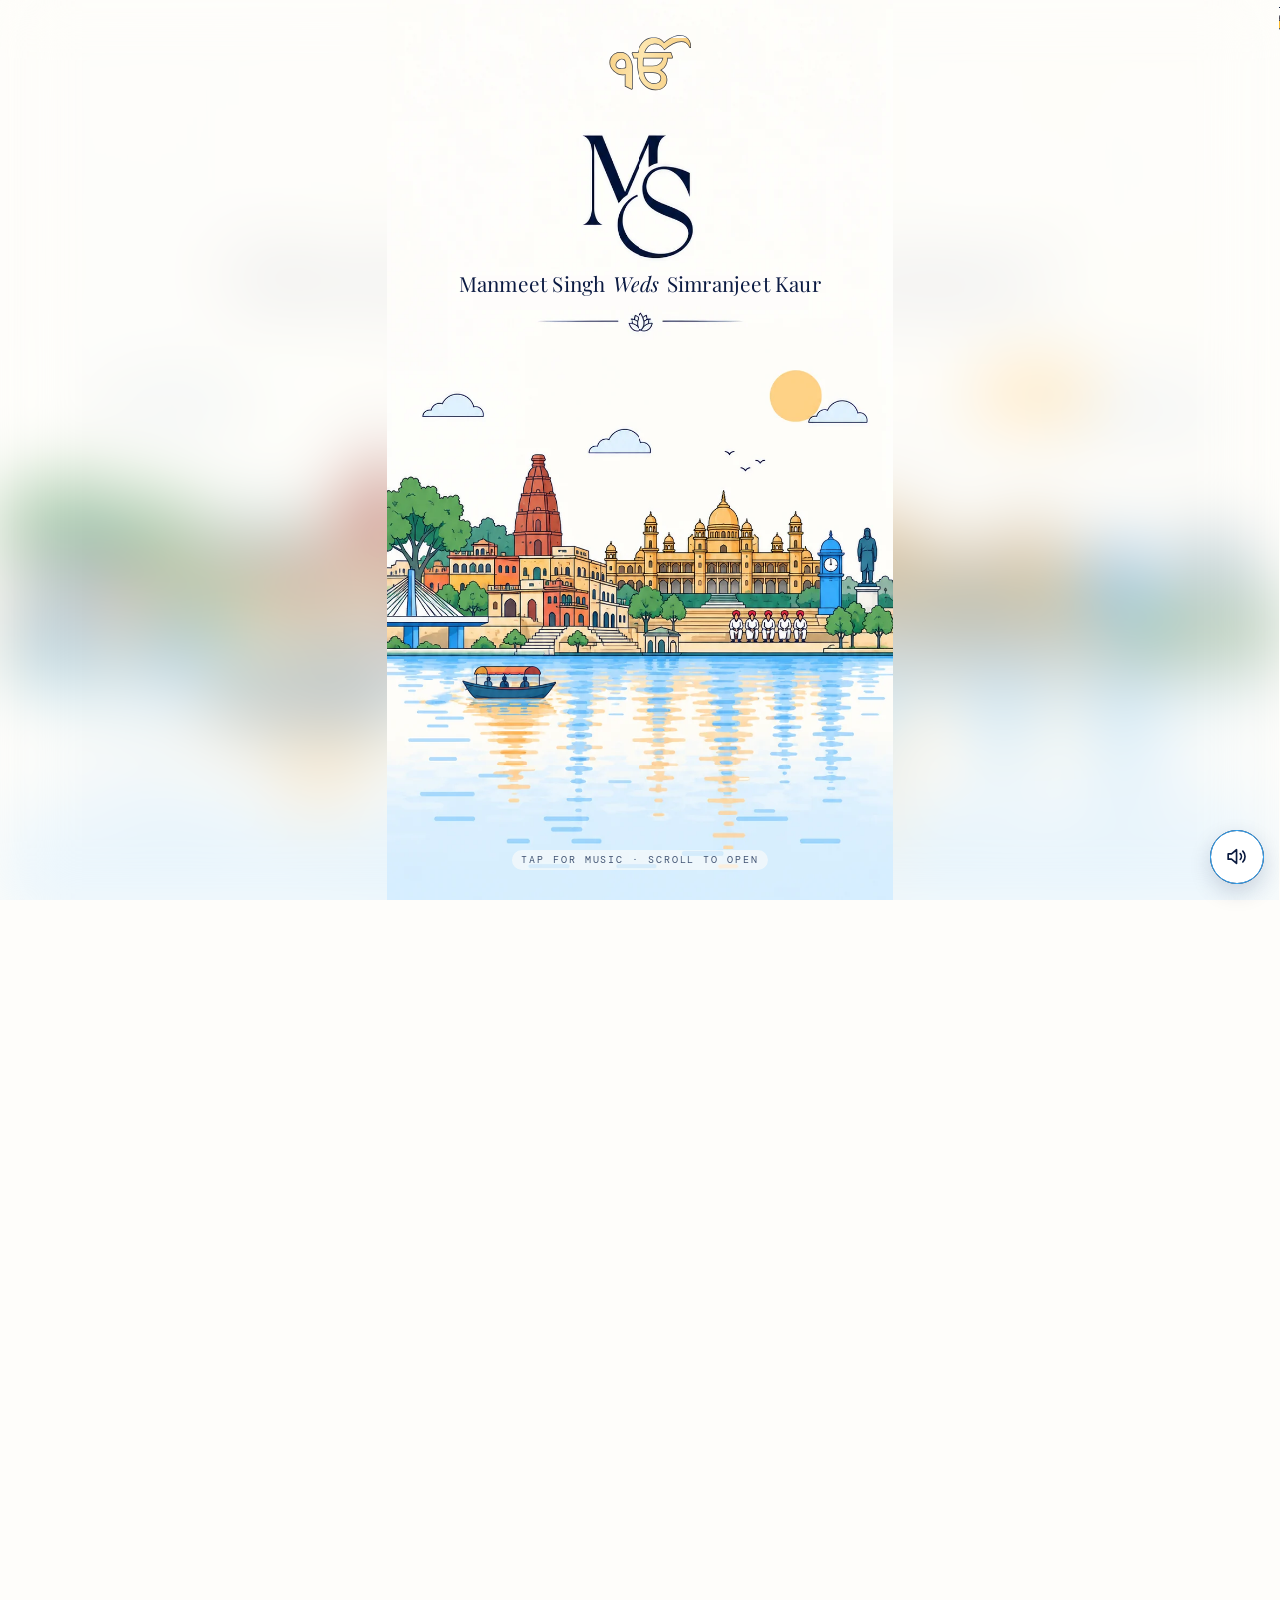
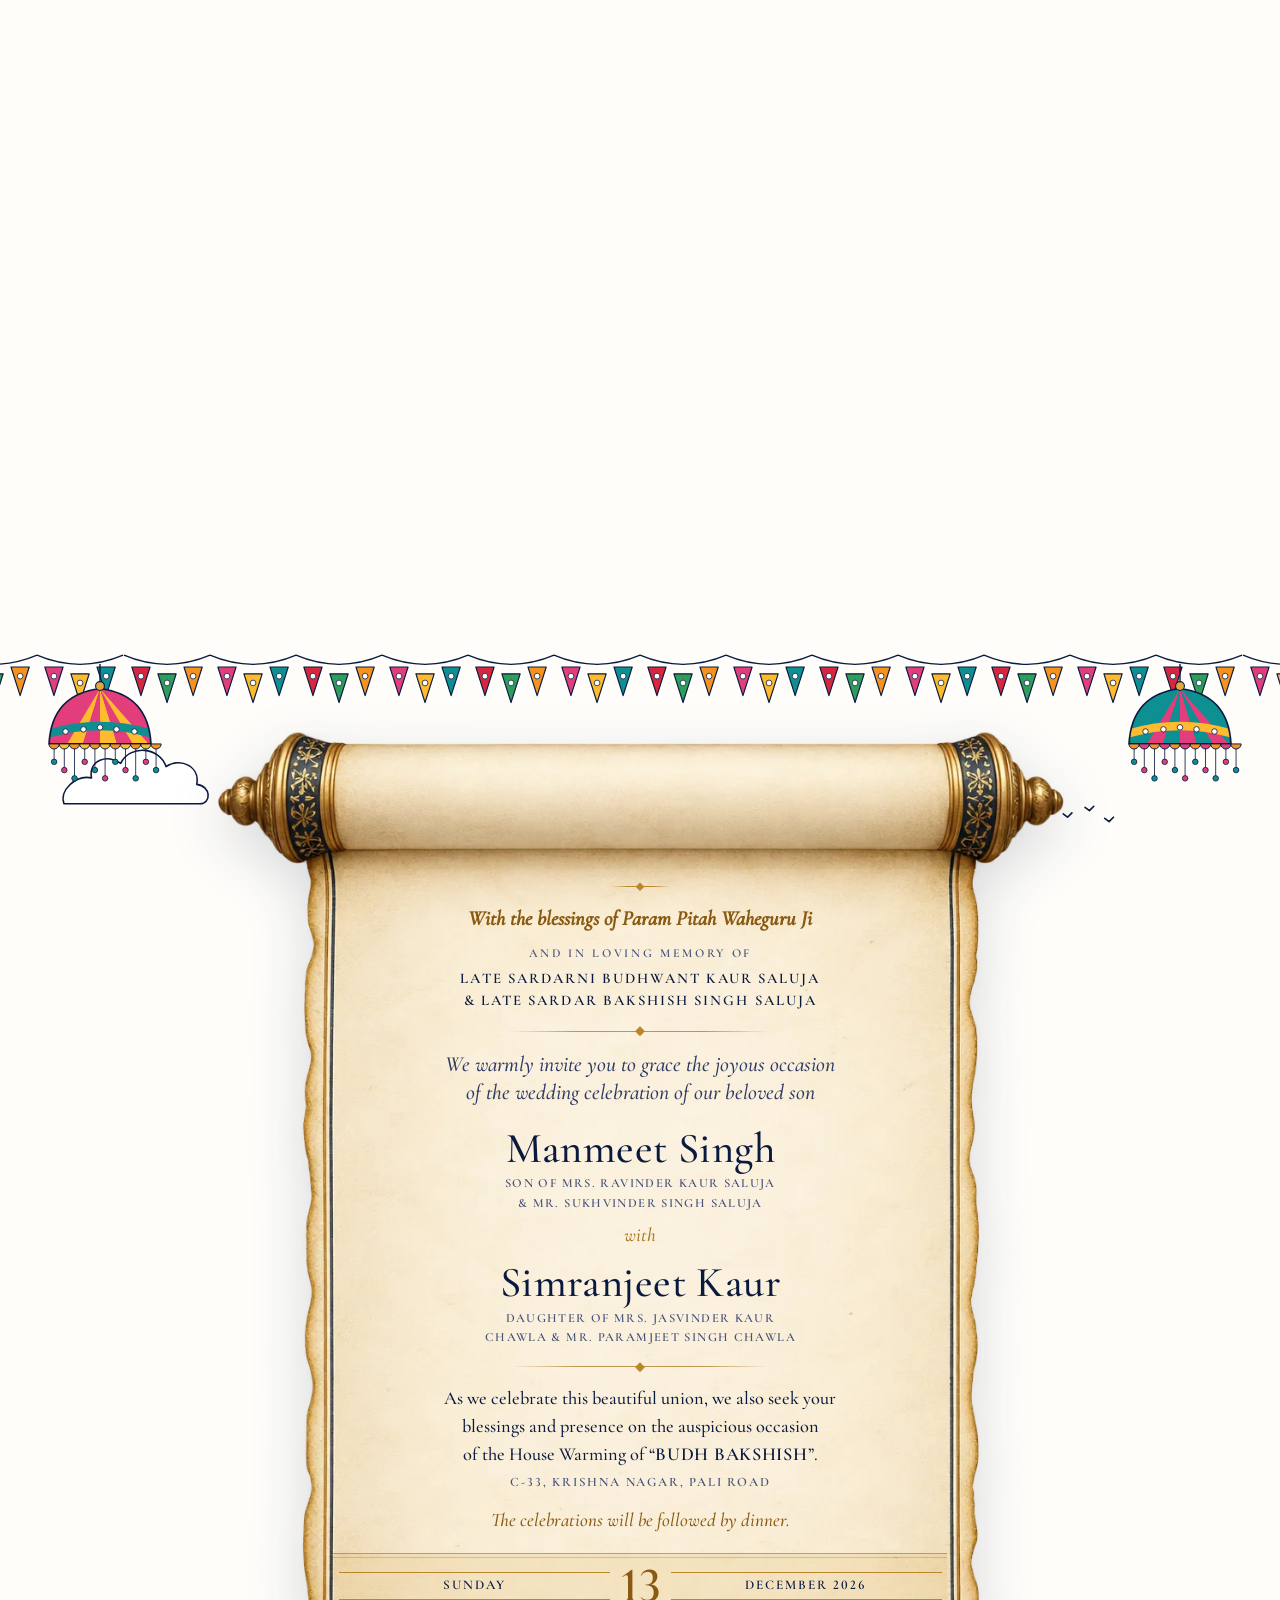
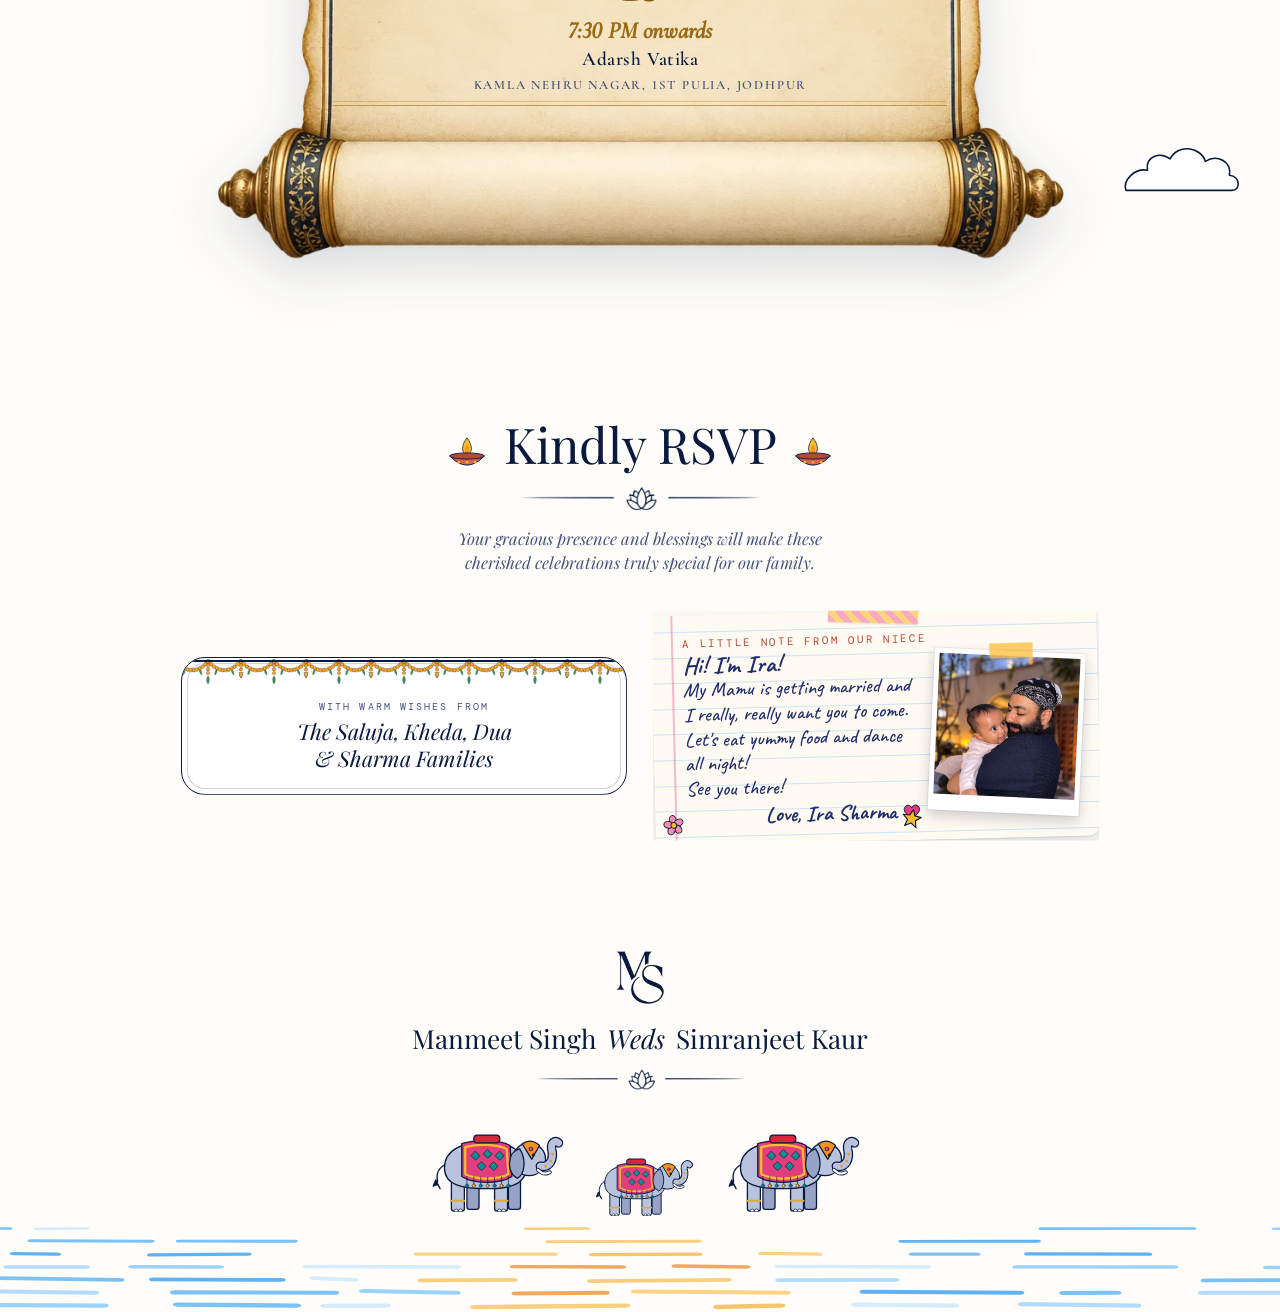
==== commit e81363a0: "Add files via upload" ====
--- a/index.html
+++ b/index.html
@@ -1,41 +1,34 @@
 <!doctype html>
 <html lang="en">
-<head>
-<meta charset="UTF-8" />
-<meta name="viewport" content="width=device-width, initial-scale=1, viewport-fit=cover" />
-<meta name="theme-color" content="#fefdfa" />
-<meta name="color-scheme" content="light" />
-<meta name="description" content="Wedding &amp; House Warming Dinner of Manmeet Singh and Simranjeet Kaur · Sunday, December 13, 2026 · 7:30 PM · Adarsh Vatika, Jodhpur." />
-<link rel="canonical" href="https://designpavneet-gif.github.io/Jodhpur-Invite/" />
-<!-- Link preview (WhatsApp, Instagram, Facebook): put og-image-dinner.jpg next to this file and replace YOUR-SITE-ADDRESS. -->
-<meta property="og:type" content="website" />
-<meta property="og:title" content="Manmeet Singh weds Simranjeet Kaur · Wedding &amp; House Warming Dinner" />
-<meta property="og:description" content="Sunday, December 13, 2026 · 7:30 PM · Adarsh Vatika, Jodhpur" />
-<meta property="og:image" content="https://designpavneet-gif.github.io/Jodhpur-Invite/og-image-dinner.jpg?v=5" />
-<meta property="og:image:width" content="1200" />
-<meta property="og:image:height" content="630" />
-<meta property="og:image:secure_url" content="https://designpavneet-gif.github.io/Jodhpur-Invite/og-image-dinner.jpg?v=5" />
-<meta property="og:image:type" content="image/jpeg" />
-<meta property="og:image:alt" content="Manmeet Singh weds Simranjeet Kaur" />
-<meta property="og:site_name" content="Manmeet &amp; Simranjeet" />
-<meta name="twitter:title" content="Manmeet Singh weds Simranjeet Kaur · Wedding &amp; House Warming Dinner" />
-<meta name="twitter:description" content="Sunday, December 13, 2026 · 7:30 PM · Adarsh Vatika, Jodhpur" />
-<meta name="twitter:image" content="https://designpavneet-gif.github.io/Jodhpur-Invite/og-image-dinner.jpg?v=5" />
-<meta name="twitter:image:alt" content="Manmeet Singh weds Simranjeet Kaur" />
-<meta name="twitter:card" content="summary_large_image" />
-<link rel="icon" href="data:image/svg+xml,<svg xmlns='http://www.w3.org/2000/svg' viewBox='0 0 100 100'><text y='.9em' font-size='90'>🪷</text></svg>" />
-<title>Wedding &amp; House Warming Dinner · Manmeet Singh weds Simranjeet Kaur</title>
-<link rel="preconnect" href="https://fonts.googleapis.com" />
-<link rel="preconnect" href="https://fonts.gstatic.com" crossorigin />
-<link rel="stylesheet" href="https://fonts.googleapis.com/css2?family=Caveat:wght@500;700&family=Cormorant+Garamond:ital,wght@0,500;0,600;1,500&family=DM+Mono&family=Noto+Serif+Gurmukhi:wght@500;700&family=Playfair+Display:ital,wght@0,400;0,600;1,400&display=swap" />
-<style>:root{--paper: #fefdfa;--paper-warm: #fbf6ec;--white: #ffffff;--ink: #0a1a3f;--ink-soft: #46527a;--line: rgba(10, 26, 63, .18);--sun: #fad386;--gold: #f5c46c;--gold-deep: #c98a22;--terracotta: #d8664f;--terracotta-ink: #b24a35;--leaf: #60a85c;--blue: #34a8f8;--water-1: #eef7fd;--water-2: #d6ecfb;--water-3: #b2dcfa;color:var(--ink);background:var(--paper);font-family:Playfair Display,Georgia,serif;--sat: env(safe-area-inset-top, 0px);--sab: env(safe-area-inset-bottom, 0px);box-sizing:border-box;padding-top:var(--sat);padding-bottom:var(--sab)}html{scroll-padding-top:var(--sat);background:var(--paper);font-size:clamp(16px,calc(10px + .5vw),23px)}*{box-sizing:border-box}body{margin:0;min-width:0;min-height:100vh;overflow-x:hidden;-webkit-font-smoothing:antialiased}.invitation{background:var(--paper)}.lotus-divider{display:block;aspect-ratio:1125 / 144;background:var(--ink);-webkit-mask-size:contain;mask-size:contain;-webkit-mask-repeat:no-repeat;mask-repeat:no-repeat;-webkit-mask-position:center;mask-position:center}.orn-cloud,.orn-birds{position:absolute;display:block;height:auto;color:var(--ink);overflow:visible}.orn-sun{position:absolute;display:block;aspect-ratio:1;border-radius:50%;background:var(--sun)}.orn-water{display:block;width:100%}@keyframes drift{0%{transform:translate(0)}to{transform:translate(var(--drift, 14px))}}.opening-scene{height:250svh;min-height:1300px;position:relative}.sticky-stage{height:calc(100svh - var(--sat) - var(--sab));min-height:360px;overflow:hidden;position:sticky;top:var(--sat);isolation:isolate;background:var(--paper)}.split-artwork{position:absolute;top:0;right:0;bottom:0;left:0;overflow:hidden}.art-half{position:absolute;inset-block:0;width:50.1%;overflow:hidden;will-change:transform}.art-canvas{position:relative;width:100vw;height:100%;overflow:hidden;background:var(--paper)}.art-canvas>img{position:absolute;top:0;right:0;bottom:0;left:0;display:block;width:100%;height:100%;max-width:none;-webkit-user-select:none;user-select:none;-webkit-user-drag:none}.art-backdrop{display:none!important;object-fit:fill;filter:blur(34px) saturate(1.05);transform:scaleY(1.06);opacity:.5}@media(min-aspect-ratio:7/10){.art-backdrop{display:block!important}}.art-half--left{left:0;transform:translate3d(calc(var(--opening) * -104%),0,0)}.art-half--right{right:0;transform:translate3d(calc(var(--opening) * 104%),0,0)}.art-half--right .art-canvas{transform:translate(-50vw)}.scroll-cue{position:absolute;z-index:2;left:50%;color:var(--ink);text-align:center;pointer-events:none;transform:translate(-50%)}.scroll-cue{bottom:clamp(1.1rem,3.3vh,2.2rem);margin:0;padding:.45em 1em;border-radius:99px;background:#fefdfad1;font-family:DM Mono,monospace;font-size:.58rem;letter-spacing:.2em;text-transform:uppercase;opacity:calc(.72 - var(--opening) * .72)}.scroll-scene{height:165svh;background:var(--paper)}.scroll-stage{height:calc(100svh - var(--sat) - var(--sab));min-height:360px;position:sticky;top:var(--sat);display:grid;place-items:center;overflow:hidden;background:var(--paper)}.gap-sky,.scroll-sky{position:absolute;top:0;right:0;bottom:0;left:0;pointer-events:none}.gap-sky__sun{width:clamp(3.2rem,11vmin,6rem);right:16%;top:20%}.gap-sky__cloud--a{width:clamp(6rem,22vmin,11rem);left:8%;top:16%}.gap-sky__cloud--b{width:clamp(4.5rem,15vmin,8rem);right:10%;top:44%}.gap-sky__cloud--c{width:clamp(5rem,18vmin,9rem);left:24%;bottom:20%}.gap-sky__birds{width:clamp(3rem,9vmin,4.5rem);left:52%;top:30%}.scroll-sky__cloud--a{width:clamp(5rem,18vmin,10rem);left:4%;top:7%;animation:drift 9s ease-in-out infinite alternate}.scroll-sky__cloud--b{width:clamp(4rem,14vmin,8rem);right:3%;bottom:10%;--drift: -12px;animation:drift 11s ease-in-out infinite alternate}.scroll-sky__birds{width:clamp(2.6rem,8vmin,4rem);right:12%;top:12%}@media(max-width:700px){.opening-scene{height:230svh;min-height:1050px}.art-half{width:50.2%}}@media(prefers-reduced-motion:reduce){.scroll-cue{display:none}.scroll-sky__cloud--a,.scroll-sky__cloud--b{animation:none}}.scroll-open{--w: min( calc(100vw - 14px) , 40rem, calc((86svh - var(--sat) - var(--sab)) * .82));--h: min(calc(86svh - var(--sat) - var(--sab)), 60rem, calc(var(--w) * 1.75));--roller: calc(var(--w) * .1617);--travel: calc(var(--h) / 2 - var(--roller));--ease: cubic-bezier(.62, .02, .22, 1);--dur: 2.1s;position:relative;z-index:1;width:var(--w);height:var(--h);container-type:inline-size;filter:drop-shadow(0 18px 28px rgba(10,26,63,.16))}.scroll-open__paper{position:absolute;left:0;right:0;top:calc(var(--roller) * .9);bottom:calc(var(--roller) * .9);clip-path:inset(calc(50% - var(--roller) * .06) 0 calc(50% - var(--roller) * .06) 0);transition:clip-path var(--dur) var(--ease)}.scroll-open__paper-img{position:absolute;top:0;right:0;bottom:0;left:0;width:100%;height:100%;object-fit:fill;display:block}.scroll-open__roller{position:absolute;left:0;width:100%;height:auto;display:block;z-index:2;transition:transform var(--dur) var(--ease)}.scroll-open__roller--top{top:0;transform:translateY(var(--travel))}.scroll-open__roller--bottom{bottom:0;transform:translateY(calc(var(--travel) * -1))}.scroll-open--open .scroll-open__paper{clip-path:inset(0 0 0 0)}.scroll-open--open .scroll-open__roller{transform:translateY(0)}.scroll-open .invite-copy{opacity:0;transition:opacity .6s ease-out .2s}.scroll-open--open .invite-copy{opacity:1}@media(prefers-reduced-motion:reduce){.scroll-open__paper{clip-path:none;transition:none}.scroll-open__roller{transform:none;transition:none}.scroll-open .invite-copy{opacity:1;transition:none}}.invite-copy{position:absolute;top:5%;right:17%;bottom:5%;left:17%;display:flex;flex-direction:column;align-items:center;justify-content:center;text-align:center;color:var(--ink);font-size:min(3.9cqi,1.2rem,calc(var(--h) * .0235));line-height:1.45}.invite-copy p{margin:0}.invite-copy__host{color:var(--ink);letter-spacing:.01em;font-size:.97em;text-wrap:balance}.invite-copy__small{font-style:italic;color:var(--terracotta-ink);margin:.12em 0!important}.invite-copy__msg{font-style:italic;color:var(--ink-soft);margin-top:.55em!important;max-width:24ch;text-wrap:balance}.invite-copy__name{margin-top:.45em!important;font-size:min(11cqi,3.6rem,calc(var(--h) * .066));line-height:1.08;color:var(--ink);letter-spacing:.01em}.invite-copy__parents{font-size:.88em;color:var(--ink-soft);max-width:27ch;text-wrap:balance}.invite-copy__rule{display:block;width:3.5em;height:1px;margin-top:1em;background:linear-gradient(90deg,transparent,var(--ink),transparent)}.arch-defs{position:absolute;width:0;height:0}.blessing-scene{position:relative}.blessing-stage{min-height:100svh;display:grid;place-items:center;padding:clamp(1.25rem,5svh,3rem) clamp(.9rem,4vw,2rem);background:var(--paper)}.arch-frame{position:relative;width:min(90vw,31rem);height:min(calc(88svh - var(--sat) - var(--sab)),56rem);min-height:560px;padding:clamp(7px,1.8vw,10px);background:var(--paper);clip-path:url(#arch-clip);-webkit-clip-path:url(#arch-clip)}.arch-window{position:relative;width:100%;height:100%;overflow:hidden;container-type:size;clip-path:url(#arch-clip);-webkit-clip-path:url(#arch-clip);display:flex;flex-direction:column;align-items:center;background:var(--white)}.arch-sky{position:absolute;top:0;right:0;bottom:0;left:0;pointer-events:none}.arch-sky__sun{width:11cqw;right:12%;top:21%}.arch-sky__cloud--a{width:25cqw;left:-3%;top:44%;animation:drift 10s ease-in-out infinite alternate}.arch-sky__cloud--b{width:19cqw;right:-2%;top:31%;--drift: -10px;animation:drift 12s ease-in-out infinite alternate}.arch-sky__birds{width:12cqw;left:13%;top:25%}.arch-outline{position:absolute;inset:clamp(7px,1.8vw,10px);width:calc(100% - (2*clamp(7px,1.8vw,10px)));height:calc(100% - (2*clamp(7px,1.8vw,10px)));overflow:visible;pointer-events:none}.arch-outline--outer{top:0;right:0;bottom:0;left:0;width:100%;height:100%}.arch-outline path{fill:none;stroke:var(--ink);stroke-width:1.6px;opacity:0;transition:opacity 1.4s ease-out}.arch-outline--outer path{stroke-width:3px}.blessing-scene--revealed .arch-outline path{opacity:1}.blessing-copy{position:relative;z-index:1;padding:25% 11% 0;text-align:center;display:flex;flex-direction:column;align-items:center;container-type:inline-size;width:100%}.ik-onkar{margin:0;font-family:"Noto Serif Gurmukhi",serif;font-weight:700;font-size:clamp(3.8rem,27cqi,7.2rem);line-height:1.3;padding:.12em .14em .02em;overflow:visible;-webkit-text-fill-color:transparent;-webkit-text-stroke:.9px rgba(10,26,63,.75);background:linear-gradient(100deg,#d99a36,#f5c46c 30%,#fde6ae 46%,#f5c46c 58%,#d99a36);background-size:260% 100%;background-position:100% 0;-webkit-background-clip:text;background-clip:text;color:transparent;opacity:0;transform:scale(.92)}.blessing-scene--revealed .ik-onkar{animation:mark-in 1.2s ease-out .5s forwards,shimmer 2.2s ease-in-out 1.5s forwards}@keyframes mark-in{to{opacity:1;transform:scale(1)}}@keyframes shimmer{0%{background-position:100% 0}to{background-position:0% 0}}.gurbani{margin:clamp(.6rem,4cqi,1.2rem) 0 0;padding:0;display:flex;flex-direction:column;gap:.15em;font-family:"Noto Serif Gurmukhi",serif;font-weight:500;font-size:clamp(1.15rem,6.6cqi,1.75rem);line-height:1.45;color:var(--ink)}.gurbani__line{opacity:0;transform:translateY(8px);filter:blur(4px)}.blessing-scene--revealed .gurbani__line{animation:settle 1.1s ease-out forwards;animation-delay:calc(1.3s + var(--i) * .35s)}@keyframes settle{to{opacity:1;transform:none;filter:blur(0)}}.blessing-divider{width:52%;margin-top:clamp(.5rem,3cqi,.9rem);opacity:0}.blessing-translation{max-width:26ch;margin:clamp(.5rem,3cqi,.9rem) 0 0;text-wrap:balance;font-style:italic;font-size:clamp(.82rem,3.9cqi,1rem);line-height:1.55;color:var(--ink);opacity:0}.blessing-source{margin:.45rem 0 0;font-family:DM Mono,ui-monospace,monospace;font-size:clamp(.58rem,2.5cqi,.68rem);letter-spacing:.12em;text-transform:uppercase;color:var(--ink-soft);opacity:0}.blessing-scene--revealed .blessing-divider{animation:fade 1.2s ease-out 1.9s forwards}.blessing-scene--revealed .blessing-translation{animation:fade 1.2s ease-out 2.1s forwards}.blessing-scene--revealed .blessing-source{animation:fade 1.2s ease-out 2.4s forwards}@keyframes fade{to{opacity:1}}.temple-wrap{position:relative;z-index:1;margin-top:auto;width:min(145cqw,58cqh);flex-shrink:0}.golden-temple{display:block;width:100%;height:auto}.golden-temple__building :is(rect,path){stroke:var(--ink);stroke-width:.9px;vector-effect:non-scaling-stroke;stroke-linejoin:round}.golden-temple__building .gt-far :is(rect,path),.golden-temple__building .gt-far{stroke:var(--ink);stroke-opacity:.55;stroke-width:.8px;vector-effect:non-scaling-stroke}.golden-temple__building line{stroke:var(--ink);stroke-opacity:.8}.golden-temple__building{transform-box:view-box;transform-origin:50% 75%;opacity:0;transform:translateY(14px)}.golden-temple__reflection{opacity:0}.blessing-scene--revealed .golden-temple__building{animation:rise 1.8s cubic-bezier(.2,.7,.2,1) .8s forwards}.blessing-scene--revealed .golden-temple__reflection{animation:fade 2s ease-out 1.4s forwards}@keyframes rise{to{opacity:1;transform:none}}@media(max-height:640px){.blessing-copy{padding-top:21%}}@media(orientation:landscape)and (max-height:560px){.arch-frame{width:min(82vw,25rem);height:640px}.scroll-scene{height:auto}.scroll-stage{position:relative;top:0;height:auto;min-height:100svh;padding:2rem 0}.scroll-open{--w: min(62vw, 24rem);--h: calc(var(--w) * 1.72)}}@media(prefers-reduced-motion:reduce){.arch-outline path{opacity:1;transition:none}.arch-sky__cloud--a,.arch-sky__cloud--b{animation:none}.ik-onkar,.gurbani__line,.blessing-divider,.blessing-translation,.blessing-source,.golden-temple__building,.golden-temple__reflection{opacity:1;transform:none;filter:none;animation:none!important}.ik-onkar{background-position:30% 0}}.events-header,.rsvp-header{display:flex;flex-direction:column;align-items:center;text-align:center;padding:0 1.5rem}.events-header__mark{display:block;width:3.6rem;aspect-ratio:681 / 750;background:var(--ink);-webkit-mask-size:contain;mask-size:contain;-webkit-mask-repeat:no-repeat;mask-repeat:no-repeat;-webkit-mask-position:center;mask-position:center}.events-header__title,.rsvp-header__title{margin:.8rem 0 .2rem;font-weight:400;font-size:clamp(2rem,8.5vw,3rem);line-height:1.1;color:var(--ink)}.events-header__divider,.rsvp-header__divider{width:min(15rem,62vw);margin:.5rem auto .7rem}.events-header__dates{margin:0;font-family:DM Mono,ui-monospace,monospace;font-size:.72rem;letter-spacing:.22em;text-transform:uppercase;color:var(--ink-soft)}.events-scene{position:relative;background:var(--paper);color:var(--ink);padding:clamp(4rem,12svh,7rem) 0 clamp(3rem,8svh,4.5rem)}.events-header{margin-bottom:clamp(2.5rem,7svh,4rem)}.events-list{list-style:none;margin:0 auto;padding:0 1rem;display:flex;flex-direction:column;align-items:center;gap:clamp(1.8rem,5svh,2.6rem)}.event-card{width:min(86vw,26rem,calc((100svh - 13rem)*.63));min-width:min(86vw,15rem);padding:clamp(10px,3vw,16px);border:1.5px solid var(--ink);border-radius:clamp(18px,7cqi,30px);perspective:1600px;container-type:inline-size}.event-card__inner{display:grid;transform-style:preserve-3d;transform:rotateY(0)}.event-card--flipped .event-card__inner{animation:card-flip .75s cubic-bezier(.3,.1,.25,1) forwards}@keyframes card-flip{0%{transform:rotateY(0) scale(1)}50%{transform:rotateY(90deg) scale(1.03)}to{transform:rotateY(180deg) scale(1)}}.event-card__face{grid-area:1 / 1;border-radius:clamp(14px,4.2vw,20px);overflow:hidden;-webkit-backface-visibility:hidden;backface-visibility:hidden;border:1.5px solid var(--ink)}.event-card__back{transform:rotateY(180deg);display:flex;flex-direction:column;background:var(--sun);margin:0}.event-card__front{background:var(--white);padding:10px}.event-card__front-frame{height:100%;border:1px solid var(--line);border-radius:clamp(9px,3vw,13px);display:flex;flex-direction:column;align-items:center;justify-content:center;gap:1rem}.event-card__monogram{display:block;width:44%;aspect-ratio:681 / 750;background:var(--ink);-webkit-mask-size:contain;mask-size:contain;-webkit-mask-repeat:no-repeat;mask-repeat:no-repeat;-webkit-mask-position:center;mask-position:center}.event-card__front-divider{width:58%}.event-card__front-count{font-family:DM Mono,ui-monospace,monospace;font-size:.7rem;letter-spacing:.24em;color:var(--ink-soft)}.event-card__media{position:relative;aspect-ratio:4 / 5;background:var(--white);border-bottom:1.5px solid var(--ink);overflow:hidden}.event-card__media img{position:absolute;top:0;right:0;bottom:0;left:0;width:100%;height:100%;object-fit:cover}.event-card__placeholder{position:absolute;top:0;right:0;bottom:0;left:0;container-type:inline-size;background:linear-gradient(180deg,var(--white) 0%,var(--white) 62%,var(--water-1) 100%)}.event-card__ph-sun{width:17cqw;right:16%;top:16%}.event-card__ph-cloud--a{width:34cqw;left:8%;top:22%}.event-card__ph-cloud--b{width:24cqw;right:6%;top:42%}.event-card__ph-birds{width:15cqw;left:46%;top:12%}.event-card__placeholder--1 .event-card__ph-sun{left:14%;right:auto;top:24%}.event-card__placeholder--1 .event-card__ph-cloud--a{left:auto;right:6%;top:14%}.event-card__placeholder--1 .event-card__ph-cloud--b{right:auto;left:30%;top:40%}.event-card__placeholder--2 .event-card__ph-sun{right:40%;top:10%}.event-card__placeholder--2 .event-card__ph-cloud--a{top:32%}.event-card__placeholder--2 .event-card__ph-birds{left:16%;top:16%}.event-card__placeholder-num{position:absolute;left:0;right:0;bottom:30%;text-align:center;font-style:italic;font-size:20cqw;line-height:1;color:var(--ink);opacity:.85}.event-card__ph-water{position:absolute;left:0;right:0;bottom:0;height:26%}.event-card__details{padding:clamp(.9rem,5.5cqi,1.6rem) clamp(1rem,7cqi,2rem) clamp(1rem,6.5cqi,1.9rem);color:var(--ink)}.event-card__title{margin:0 0 .55rem;font-weight:600;font-size:clamp(1.3rem,8.4cqi,2.15rem);line-height:1.12;text-wrap:balance}.event-card__when{margin:0 0 .75rem;font-size:clamp(.9rem,4.6cqi,1.12rem);line-height:1.4}.event-card__when span{display:block}.event-card__time{white-space:nowrap;opacity:.85}.event-card__venue{display:inline-block;margin:0;font-size:clamp(.9rem,4.6cqi,1.12rem);color:var(--ink);text-decoration:underline;text-decoration-thickness:1.5px;text-underline-offset:.3em}a.event-card__venue:hover{text-decoration-thickness:2.5px}@media(prefers-reduced-motion:reduce){.event-card__inner,.event-card--flipped .event-card__inner{transform:rotateY(180deg);animation:none}}.rsvp-scene{--field-line: #c9cfdc;background:var(--paper);padding:clamp(1rem,4svh,2.5rem) 1rem clamp(3rem,8svh,5rem);display:flex;flex-direction:column;align-items:center}.rsvp-header{margin-bottom:clamp(1.4rem,4svh,2.2rem)}.rsvp-header__sub{margin:0;font-size:1rem;font-style:italic;color:var(--ink-soft)}.rsvp-card{width:min(92vw,30rem);background:var(--white);color:var(--ink);border:1.5px solid var(--ink);border-radius:clamp(20px,6vw,28px);padding:clamp(1.6rem,7vw,2.6rem) clamp(1.3rem,7vw,2.4rem);box-shadow:0 18px 44px #0a1a3f14}.rsvp-field{margin:0 0 1.6rem;padding:0;border:0;min-width:0}.rsvp-field>label:not(.rsvp-event),.rsvp-events legend{display:block;margin-bottom:.6rem;padding:0;font-size:1.12rem;color:var(--ink)}.rsvp-field input[type=text],.rsvp-stepper input{width:100%;height:3.4rem;padding:0 1rem;border:1.5px solid var(--field-line);border-radius:10px;background:var(--white);font:inherit;font-size:1.08rem;color:var(--ink);transition:border-color .15s ease,box-shadow .15s ease}.rsvp-field input:focus-visible{outline:none;border-color:var(--ink);box-shadow:0 0 0 3px #34a8f84d}.rsvp-field input[aria-invalid=true]{border-color:#b3261e}.rsvp-error{margin:.45rem 0 0;font-size:.95rem;color:#b3261e}.rsvp-error--block{margin:0 0 1rem}.rsvp-stepper{display:grid;grid-template-columns:3.4rem 1fr 3.4rem;gap:.5rem}.rsvp-stepper input{text-align:center;-moz-appearance:textfield}.rsvp-stepper input::-webkit-inner-spin-button,.rsvp-stepper input::-webkit-outer-spin-button{-webkit-appearance:none;margin:0}.rsvp-stepper__btn{height:3.4rem;border:1.5px solid var(--field-line);border-radius:10px;background:var(--water-1);font:inherit;font-size:1.5rem;line-height:1;color:var(--ink);cursor:pointer}.rsvp-stepper__btn:hover:not(:disabled){border-color:var(--ink)}.rsvp-stepper__btn:disabled{opacity:.4;cursor:default}.rsvp-stepper__btn:focus-visible{outline:3px solid rgba(52,168,248,.45);outline-offset:1px}.rsvp-events{display:flex;flex-direction:column;gap:.75rem}.rsvp-event{display:flex;align-items:flex-start;gap:.85rem;cursor:pointer;padding:.95rem 1rem;border:1.5px solid #e1e4ec;border-radius:12px;background:var(--white);transition:border-color .15s ease,background-color .15s ease}.rsvp-event--checked{border-color:var(--ink);background:var(--water-1)}.rsvp-event input{flex:none;width:1.3rem;height:1.3rem;margin:.2rem 0 0;accent-color:var(--ink);cursor:pointer}.rsvp-event:has(input:focus-visible){box-shadow:0 0 0 3px #34a8f859}.rsvp-event__text{display:flex;flex-direction:column;gap:.15rem;min-width:0}.rsvp-event__title{font-size:1.08rem;color:var(--ink)}.rsvp-event__meta{font-size:.95rem;color:var(--ink-soft)}.rsvp-notice{margin:0 0 1rem;padding:.8rem 1rem;border-radius:10px;background:#fdf3dc;font-size:.95rem;color:#7a4b12}.rsvp-submit{width:100%;height:3.6rem;border:0;border-radius:999px;background:var(--ink);color:var(--paper);font:inherit;font-size:1.15rem;font-weight:600;letter-spacing:.02em;cursor:pointer;transition:transform .15s ease,background-color .15s ease}.rsvp-submit:hover:not(:disabled){background:#13295e}.rsvp-submit:active:not(:disabled){transform:scale(.98)}.rsvp-submit:disabled{opacity:.45;cursor:not-allowed}.rsvp-submit:focus-visible{outline:3px solid rgba(52,168,248,.5);outline-offset:3px}.rsvp-card--thanks{text-align:center}.rsvp-thanks__title{margin:0 0 .2rem;font-weight:400;font-style:italic;font-size:clamp(1.8rem,7vw,2.4rem);color:var(--ink)}.rsvp-thanks__text{margin:0 0 .6rem;font-size:1.05rem;line-height:1.55;color:var(--ink)}.rsvp-link-button{margin-top:.8rem;border:0;background:none;padding:.4rem;font:inherit;font-size:1rem;color:var(--ink);text-decoration:underline;text-underline-offset:.25em;cursor:pointer}.site-footer{display:flex;flex-direction:column;align-items:center;text-align:center;padding-top:clamp(2rem,6svh,3.5rem);background:var(--paper)}.site-footer__mark{display:block;width:3.2rem;aspect-ratio:681 / 750;background:var(--ink);-webkit-mask-size:contain;mask-size:contain;-webkit-mask-repeat:no-repeat;mask-repeat:no-repeat;-webkit-mask-position:center;mask-position:center}.site-footer__names{margin:.9rem 0 .2rem;font-size:clamp(1.2rem,5vw,1.6rem);color:var(--ink)}.site-footer__names em{font-style:italic;padding:0 .15em}.site-footer__divider{width:min(13rem,56vw);margin:.4rem 0 1.8rem}.site-footer__water{height:clamp(56px,10svh,90px)}.blessing-scene--embedded{position:absolute;top:0;right:0;bottom:0;left:0;z-index:0}.blessing-scene--embedded .blessing-stage{min-height:0;height:100%;padding:clamp(.8rem,3svh,2rem) clamp(.9rem,4vw,2rem)}.blessing-scene--embedded .arch-frame{height:min(100%,56rem);min-height:0;width:min(90vw,31rem,calc((100svh - var(--sat) - var(--sab)) * .6))}.split-artwork{z-index:1}.scroll-cue{z-index:3}@media(orientation:landscape)and (max-height:560px){.blessing-scene--embedded .arch-frame{height:100%;width:min(82vw,calc((100svh - var(--sat) - var(--sab)) * .62))}}@media(prefers-reduced-motion:reduce){.art-half--left,.art-half--right{transform:none;opacity:calc(1 - var(--opening))}}.music-toggle{position:fixed;z-index:50;right:calc(1rem + env(safe-area-inset-right,0px));bottom:calc(1rem + var(--sab));width:3.25rem;height:3.25rem;border-radius:50%;padding:.8rem;display:grid;place-items:center;cursor:pointer;background:var(--white);color:var(--ink);border:1.5px solid var(--ink);box-shadow:0 8px 22px #0a1a3f29;transition:transform .15s ease}.music-toggle svg{width:100%;height:100%}.music-toggle:active{transform:scale(.94)}.music-toggle:focus-visible{outline:3px solid rgba(52,168,248,.5);outline-offset:3px}.music-toggle--waiting:after{content:"";position:absolute;top:-1.5px;right:-1.5px;bottom:-1.5px;left:-1.5px;border-radius:50%;border:1.5px solid var(--blue);animation:music-ring 2.2s ease-out infinite}@keyframes music-ring{0%{transform:scale(1);opacity:.8}to{transform:scale(1.55);opacity:0}}@media(prefers-reduced-motion:reduce){.music-toggle--waiting:after{animation:none;opacity:0}}.blessing-scene--embedded .arch-frame{--stage-h: calc(100svh - var(--sat) - var(--sab) - 2 * clamp(.8rem, 3svh, 2rem));width:min(92vw,calc(var(--stage-h) * .6));height:min(var(--stage-h),calc(min(92vw,var(--stage-h) * .6) / .52))}@media(max-width:340px){.invite-copy{top:5%;right:13%;bottom:5%;left:13%;font-size:min(4.6cqi,1.2rem,calc(var(--h) * .028))}.events-header__dates{letter-spacing:.14em}.rsvp-card{padding:1.4rem 1.1rem}.rsvp-stepper{grid-template-columns:3rem 1fr 3rem}}@media(orientation:landscape)and (max-height:560px){.blessing-scene--embedded .arch-frame{width:min(94vw,calc((100svh - 1.2rem)*1.5));height:calc(100svh - var(--sat) - var(--sab) - 1.2rem)}.blessing-scene--embedded .blessing-stage{padding:.6rem}.blessing-scene--embedded .arch-window{flex-direction:row;align-items:flex-end}.blessing-scene--embedded .blessing-copy{width:50%;align-self:stretch;justify-content:center;padding:16cqh 3% 5cqh 9%}.blessing-scene--embedded .ik-onkar{font-size:min(24cqi,17cqh)}.blessing-scene--embedded .gurbani{font-size:min(8.4cqi,6.6cqh);margin-top:.2rem}.blessing-scene--embedded .blessing-translation{font-size:min(6cqi,4.6cqh);max-width:28ch;line-height:1.45}.blessing-scene--embedded .blessing-source{font-size:min(3.6cqi,3cqh)}.blessing-scene--embedded .temple-wrap{width:54%;margin:0 -2% 0 0}.arch-sky__sun{width:6cqw;top:26%;right:8%}.arch-sky__cloud--a{width:14cqw;top:34%;left:auto;right:30%}.arch-sky__cloud--b{width:11cqw;top:22%}.event-card{width:min(92vw,44rem);min-width:0}.event-card__back{flex-direction:row}.event-card__media{width:38%;flex:none;aspect-ratio:auto;border-bottom:0;border-right:1.5px solid var(--ink)}.event-card__details{display:flex;flex-direction:column;justify-content:center}.event-card__back,.event-card__front{max-height:calc(100svh - 3.5rem)}.event-card__front-frame{gap:.6rem}.event-card__monogram{width:auto;height:42%}}.reveal{--ease-bounce: cubic-bezier(.3, 1.45, .5, 1);transition:transform 1s var(--ease-bounce) var(--reveal-delay, 0s),opacity .6s ease var(--reveal-delay, 0s),clip-path 1.4s cubic-bezier(.5,0,.2,1) var(--reveal-delay, 0s)}.reveal--drop{opacity:0;transform:translateY(-45%) rotate(-2deg);transform-origin:top center}.reveal--unfurl{clip-path:inset(0 100% 0 0)}.reveal--slide-left{opacity:0;transform:translate(-70%)}.reveal--slide-right{opacity:0;transform:translate(70%)}.reveal--pop{opacity:0;transform:scale(.35)}.reveal--rise{opacity:0;transform:translateY(28px)}.reveal--in{opacity:1;transform:none;clip-path:inset(0 0 0 0)}.toran{--toran-h: clamp(64px, 11vw, 112px);position:relative;overflow:hidden;height:calc(var(--toran-h) * .72);pointer-events:none}.toran__rope{position:absolute;left:0;right:0;top:calc(var(--toran-h) * .06);height:1.2px;background:var(--ink)}.toran__row{display:flex;justify-content:center}.toran__swag{flex:none;height:var(--toran-h);width:calc(var(--toran-h) * 80 / 96);overflow:visible}.toran__strand{transform-box:fill-box;transform-origin:top center;animation:sway 3.4s ease-in-out infinite alternate}.toran__swag:nth-child(2n) .toran__strand{animation-duration:4.1s;animation-delay:-1.2s}.toran{height:var(--toran-h)}@keyframes sway{0%{transform:rotate(-5deg)}to{transform:rotate(5deg)}}.marigold-strand{display:block;width:clamp(11px,1.5vw,16px);height:auto;overflow:visible}.marigold-strand{transform-origin:top center;animation:sway 4.2s ease-in-out infinite alternate}.bunting{display:flex;justify-content:center;overflow:hidden;pointer-events:none}.bunting__unit{flex:none;--b-h: clamp(34px, 5vw, 60px);height:var(--b-h);width:calc(var(--b-h) * 66 / 46);overflow:visible}.bunting__flag{transform-box:fill-box;transform-origin:top center;animation:flutter 2.6s ease-in-out infinite alternate;animation-delay:calc(var(--i) * -.37s)}@keyframes flutter{0%{transform:rotate(-6deg)}to{transform:rotate(6deg)}}.umbrella{display:block;width:100%;height:auto;overflow:visible;transform-origin:50% -30%;animation:umbrella-sway 3.8s ease-in-out infinite alternate}@keyframes umbrella-sway{0%{transform:rotate(-4deg)}to{transform:rotate(4deg)}}.diya{display:block;width:100%;height:auto;overflow:visible}.diya__flame{transform-box:fill-box;transform-origin:50% 100%;animation:flicker 1.1s ease-in-out infinite alternate}@keyframes flicker{0%{transform:scale(1) skew(0)}50%{transform:scale(.94,1.08) skew(3deg)}to{transform:scale(1.04,.95) skew(-3deg)}}.elephant{display:block;width:100%;height:auto;overflow:visible}.sparkle{transform-box:fill-box;transform-origin:center;animation:twinkle 1.6s ease-in-out infinite alternate}@keyframes twinkle{0%{transform:scale(.7) rotate(0);opacity:.6}to{transform:scale(1.15) rotate(20deg);opacity:1}}.petals{position:absolute;top:0;right:0;bottom:0;left:0;overflow:hidden;pointer-events:none;z-index:4}.petal{position:absolute;top:-4%;border-radius:70% 0;opacity:0;box-shadow:inset 0 0 0 1px #0a1a3f40}.petals--active .petal{animation-name:petal-fall;animation-timing-function:cubic-bezier(.3,.2,.6,1);animation-fill-mode:forwards}@keyframes petal-fall{0%{opacity:0;transform:translateZ(0) rotate(0)}8%{opacity:.95}50%{transform:translate3d(calc(var(--sway) * -.6),55vh,0) rotate(calc(var(--spin) * .5))}90%{opacity:.9}to{opacity:0;transform:translate3d(var(--sway),108vh,0) rotate(var(--spin))}}.blessing-stage{position:relative}.blessing-toran{position:absolute;top:0;left:0;right:0;z-index:3}.arch-wrap{position:relative}.arch-strand{position:absolute;top:20%;z-index:2}.arch-strand--left{left:clamp(-18px,-1.6vw,-10px)}.arch-strand--right{right:clamp(-18px,-1.6vw,-10px)}.arch-diyas{position:absolute;left:9%;right:9%;bottom:3.5%;z-index:2;display:flex;justify-content:space-around;align-items:flex-end;pointer-events:none}.arch-diyas .reveal{width:clamp(22px,5.2vw,40px)}.arch-diyas .reveal:nth-child(2n){margin-bottom:1.2%}.scroll-bunting{position:absolute;top:0;left:0;right:0;z-index:2}.scroll-umbrella{position:absolute;top:clamp(6px,1.6svh,18px);z-index:2;width:clamp(52px,11vw,124px)}.scroll-umbrella--left{left:clamp(2px,3vw,8%)}.scroll-umbrella--right{right:clamp(2px,3vw,8%)}.scroll-petals{position:absolute;top:-8svh;left:50%;width:100vw;height:calc(100% + 16svh);transform:translate(-50%);z-index:3}.events-toran{position:absolute;top:0;left:0;right:0;z-index:1}.events-elephants{display:flex;align-items:flex-end;justify-content:center;gap:clamp(.4rem,2vw,1.2rem);margin-top:clamp(1rem,3svh,1.6rem)}.events-elephants>.reveal:nth-child(1),.events-elephants>.reveal:nth-child(3){width:clamp(88px,26vw,170px)}.events-elephants>.reveal:nth-child(2){width:clamp(26px,6vw,42px);margin-bottom:.2rem}.events-elephants .elephant{animation:bob 3.2s ease-in-out infinite alternate}.events-elephants>.reveal:nth-child(3) .elephant{animation-delay:-1.6s}@keyframes bob{0%{translate:0 0}to{translate:0 -3px}}.event-card__garland{position:absolute;top:0;left:0;right:0;z-index:2;opacity:0;transform:translateY(-100%)}.event-card__garland .toran{--toran-h: 15cqi}.event-card--flipped .event-card__garland{animation:garland-drop 1s cubic-bezier(.3,1.45,.5,1) .55s forwards}@keyframes garland-drop{to{opacity:1;transform:translateY(0)}}.rsvp-scene{position:relative;padding-top:clamp(3.8rem,9svh,5.5rem)}.rsvp-bunting{position:absolute;top:0;left:0;right:0}.rsvp-header__row{display:flex;align-items:flex-end;justify-content:center;gap:clamp(.5rem,3vw,1rem)}.rsvp-diya{width:clamp(26px,7vw,40px);margin-bottom:.35rem}.site-footer__procession{width:100%}.procession{display:flex;align-items:flex-end;justify-content:center;gap:clamp(.4rem,3vw,1.6rem);margin-bottom:-6px}.procession__elephant{width:clamp(72px,17vw,140px);animation:walk 1.4s ease-in-out infinite alternate}.procession__elephant--small{width:clamp(54px,12vw,104px);animation-delay:-.7s}@keyframes walk{0%{translate:0 0;rotate:-1deg}to{translate:0 -2px;rotate:1deg}}@media(orientation:landscape)and (max-height:560px){.event-card__garland .toran{--toran-h: 7cqi}.arch-strand{display:none}.scroll-umbrella{width:clamp(44px,8vw,70px)}}@media(prefers-reduced-motion:reduce){.reveal{transition:none;opacity:1;transform:none;clip-path:none}.toran__strand,.marigold-strand,.bunting__flag,.umbrella,.diya__flame,.sparkle,.events-elephants .elephant,.procession__elephant{animation:none}.petals{display:none}.event-card__garland,.event-card--flipped .event-card__garland,.phulkari,.event-card--flipped .phulkari{opacity:1;transform:none;animation:none}}html,body,.events-scene,.rsvp-scene,.site-footer,.scroll-stage,.blessing-stage{overflow-x:clip}.phulkari{position:absolute;left:0;right:0;bottom:0;z-index:2;height:8.5cqi;background:var(--phulkari-tile) repeat-x left center / auto 100%,var(--phulkari-base);border-top:1.5px solid var(--phulkari-thread);box-shadow:0 -1px #0a1a3f59,inset 0 3px 0 -1px #ffffff40,0 -6px 14px #0000002e;opacity:0;transform:translateY(100%)}.phulkari:before{content:"";position:absolute;left:0;right:0;top:2px;height:0;border-top:1px dashed var(--phulkari-thread);opacity:.8}.event-card--flipped .phulkari{animation:phulkari-in .8s cubic-bezier(.2,.8,.2,1) .5s forwards}@keyframes phulkari-in{to{opacity:1;transform:none}}@media(orientation:landscape)and (max-height:560px){.phulkari{height:4.5cqi}}.gb-box{position:absolute;top:0;right:0;bottom:0;left:0;overflow:hidden;container-type:size}.gb-scene{--w: max(100cqw, calc(100cqh * 735 / 1195));position:absolute;width:var(--w);height:calc(var(--w) * 1195 / 735);left:calc((100cqw - var(--w)) / 2);top:calc((100cqh - var(--w) * 1195 / 735) * .6)}.gb-scene img,.gb-overlay{position:absolute;top:0;right:0;bottom:0;left:0;width:100%;height:100%;object-fit:fill}.gb-rumala{transform-box:fill-box;transform-origin:50% 0%;transition:transform 1.1s cubic-bezier(.55,0,.25,1),opacity .45s ease}.gb-leaf{opacity:0;transition:opacity .2s ease}.gb-scene--open .gb-rumala{opacity:1;transform:none}.gb-scene--open:not([data-phase=idle]) .gb-rumala{opacity:0;transform:translateY(-3px) scaleY(.06);transition-delay:0s,.65s}.gb-scene--open[data-phase=turning] .gb-leaf{opacity:1}.gb-scene--open[data-phase=done] .gb-leaf{opacity:0;transition-duration:.7s}.gb-scene--close .gb-rumala{opacity:0;transform:translateY(-3px) scaleY(.06)}.gb-scene--close[data-phase=turning] .gb-leaf{opacity:1}.gb-scene--close[data-phase=cover] .gb-leaf,.gb-scene--close[data-phase=done] .gb-leaf{opacity:0;transition-duration:.5s;transition-delay:.5s}.gb-scene--close[data-phase=cover] .gb-rumala,.gb-scene--close[data-phase=done] .gb-rumala{opacity:1;transform:none}@media(prefers-reduced-motion:reduce){.gb-rumala,.gb-leaf{transition:none!important}}.hero-art{position:absolute;top:0;right:0;bottom:0;left:0;overflow:hidden;container-type:size}.hero-art__box{--w: max(100cqw, calc(100cqh * 941 / 1672));position:absolute;width:var(--w);height:calc(var(--w) * 1672 / 941);left:calc((100cqw - var(--w)) / 2);top:calc((100cqh - var(--w) * 1672 / 941) / 2)}@media(min-aspect-ratio:7/10){.hero-art__box{--w: min(100cqw, calc(100cqh * 941 / 1672))}}.hero-art__img{position:absolute;top:0;right:0;bottom:0;left:0;width:100%;height:100%;display:block;-webkit-user-select:none;user-select:none;-webkit-user-drag:none}.hero-water{position:absolute;top:0;right:0;bottom:0;left:0;pointer-events:none}.hero-water__band{position:absolute;left:0;width:100%;overflow:hidden;animation:water-sway ease-in-out infinite alternate;will-change:transform}.hero-water__band img{position:absolute;left:0;width:100%;display:block}@keyframes water-sway{0%{transform:translate(calc(var(--amp) * -1))}to{transform:translate(var(--amp))}}.hero-boat{position:absolute;animation:boat-glide 26s ease-in-out infinite alternate;will-change:transform}.hero-boat__bob{position:relative;animation:boat-bob 3.4s ease-in-out infinite alternate;transform-origin:50% 80%}.hero-boat__img{display:block;width:100%;height:auto}.hero-boat__reflection{position:absolute;left:0;top:88%;width:100%;height:auto;transform:scaleY(-.55);transform-origin:top center;opacity:.28;filter:blur(1.2px) saturate(.8);-webkit-mask-image:linear-gradient(to top,rgba(0,0,0,.9),transparent 75%);mask-image:linear-gradient(to top,rgba(0,0,0,.9),transparent 75%)}@keyframes boat-glide{0%{transform:translate(-8%)}to{transform:translate(118%)}}@keyframes boat-bob{0%{transform:translateY(0) rotate(-.8deg)}to{transform:translateY(-2%) rotate(.9deg)}}@media(prefers-reduced-motion:reduce){.hero-water__band,.hero-boat,.hero-boat__bob{animation:none}}.rsvp-notes{width:min(92vw,30rem);display:flex;flex-direction:column;align-items:center;gap:clamp(1.4rem,4vw,2rem);margin-bottom:clamp(1.8rem,5vw,2.6rem)}.welcome-card-wrap,.ira-note-wrap{width:100%}.welcome-card{position:relative;overflow:hidden;text-align:center;container-type:inline-size;background:var(--white);border:1.5px solid var(--ink);border-radius:clamp(18px,5vw,24px);padding:calc(12cqi + 1rem) clamp(1.2rem,6vw,2rem) clamp(1.4rem,6vw,1.9rem);box-shadow:inset 0 0 0 5px var(--white),inset 0 0 0 6px #0a1a3f2e}.welcome-card__toran{position:absolute;top:0;left:0;right:0}.welcome-card__toran .toran{--toran-h: 15cqi}.welcome-card__kicker{margin:0;font-family:DM Mono,ui-monospace,monospace;font-size:.7rem;letter-spacing:.2em;text-transform:uppercase;color:var(--ink-soft)}.welcome-card__families{margin:.45rem 0 .7rem;font-style:italic;font-size:clamp(1.25rem,5.4vw,1.6rem);line-height:1.25;color:var(--ink);text-wrap:balance}.welcome-card__message{margin:0;font-size:1rem;line-height:1.6;color:var(--ink-soft);text-wrap:pretty}.ira-note{position:relative;width:min(100%,22rem);margin:0 auto;transform:rotate(-2.2deg);padding:1.6rem 1.4rem 1.3rem 2.1rem;border-radius:4px 4px 14px;font-family:Caveat,Comic Sans MS,cursive;color:#1f2d6b;background:linear-gradient(90deg,transparent 1.35rem,rgba(226,62,124,.35) 1.35rem,rgba(226,62,124,.35) calc(1.35rem + 1.5px),transparent calc(1.35rem + 1.5px)),repeating-linear-gradient(180deg,transparent 0 1.72rem,rgba(52,168,248,.28) 1.72rem calc(1.72rem + 1px)),#fffaf2;background-position:0 0,0 .95rem,0 0;box-shadow:0 10px 24px #0a1a3f24,0 1px #0a1a3f14}.ira-note__tape{position:absolute;top:-.7rem;left:50%;width:5.5rem;height:1.4rem;transform:translate(-50%) rotate(3deg);background:repeating-linear-gradient(45deg,#f48fb1bf 0,#f48fb1bf 6px,#fdbb2d99 6px,#fdbb2d99 12px);box-shadow:0 1px 2px #0000001f}.ira-note__label{margin:0 0 .2rem;font-family:DM Mono,ui-monospace,monospace;font-size:.66rem;letter-spacing:.16em;text-transform:uppercase;color:var(--terracotta-ink)}.ira-note__line{margin:0;font-size:1.42rem;line-height:1.72rem;font-weight:500}.ira-note__line:first-of-type{font-size:1.7rem;font-weight:700}.ira-note__signoff{margin:.35rem 0 0;font-size:1.55rem;line-height:1.72rem;font-weight:700;text-align:right}.ira-note__heart{display:inline-block;width:1.2rem;height:1.1rem;vertical-align:-.1rem;animation:heartbeat 1.6s ease-in-out infinite}@keyframes heartbeat{0%,to{transform:scale(1)}15%{transform:scale(1.18)}30%{transform:scale(1)}45%{transform:scale(1.12)}}.ira-note__doodle{position:absolute;width:1.7rem;height:1.7rem}.ira-note__doodle--star{top:.8rem;right:.9rem;transform:rotate(12deg);animation:twinkle 2.2s ease-in-out infinite alternate}.ira-note__doodle--flower{bottom:.8rem;left:.4rem;transform:rotate(-10deg)}@media(prefers-reduced-motion:reduce){.ira-note__heart,.ira-note__doodle--star{animation:none}}.hero-art__box{container-type:size}.hero-ik{position:absolute;top:4.2%;left:0;right:0;margin:0;text-align:center;pointer-events:none;font-family:"Noto Serif Gurmukhi",serif;font-weight:700;font-size:11cqw;line-height:1.2;background:linear-gradient(100deg,#c98a22,#f5c46c 38%,#fde6ae,#f5c46c 62%,#c98a22);-webkit-background-clip:text;background-clip:text;color:transparent;-webkit-text-fill-color:transparent;-webkit-text-stroke:.7px rgba(10,26,63,.8)}.hero-names{position:absolute;top:30.2%;left:0;right:0;margin:0;text-align:center;pointer-events:none;font-family:Playfair Display,Georgia,serif;font-weight:400;font-size:4.1cqw;line-height:1.2;letter-spacing:.01em;color:#0b1a42;white-space:nowrap}.hero-names em{font-style:italic;padding:0 .12em}.scroll-open .invite-copy{font-family:Cormorant Garamond,Playfair Display,Georgia,serif;color:var(--ink);font-size:min(4.45cqi,1.4rem,calc(var(--h) * .0275));line-height:1.35;top:5%;right:15%;bottom:5%;left:15%}.scroll-open .invite-copy p{margin:0}.invite-copy__orn{position:relative;display:block;width:3.2em;height:1px;margin:.35em 0 .95em;background:linear-gradient(90deg,transparent,#b8862b 30%,#b8862b 70%,transparent)}.invite-copy__orn:last-child{margin:1em 0 .3em}.invite-copy__orn:after{content:"";position:absolute;left:50%;top:50%;width:.34em;height:.34em;background:#b8862b;transform:translate(-50%,-50%) rotate(45deg)}.scroll-open .invite-copy__host{font-weight:600;font-size:.74em;letter-spacing:.15em;text-transform:uppercase;line-height:1.55;text-wrap:balance}.scroll-open .invite-copy__amp{font-style:italic;font-weight:500;font-size:1.1em;color:#a8781f;line-height:1.2;margin:.05em 0!important}.scroll-open .invite-copy__msg{font-style:italic;font-weight:500;font-size:1.3em;line-height:1.24;color:#2c3a64;max-width:15em;margin:.8em 0 .35em!important;text-wrap:balance}.scroll-open .invite-copy__name{font-weight:500;font-size:min(9.4cqi,3.5rem,calc(var(--h) * .06));line-height:1.05;letter-spacing:.01em;color:var(--ink);margin:.5em 0 0!important}.scroll-open .invite-copy__parents{font-weight:600;font-size:.66em;letter-spacing:.11em;text-transform:uppercase;line-height:1.55;color:var(--ink-soft);max-width:27em;margin:.45em 0 0!important;text-wrap:balance}.scroll-open .invite-copy__with{font-style:italic;font-weight:500;font-size:1.15em;color:#a8781f;text-transform:lowercase;margin:.55em 0 -.1em!important}@media(max-width:340px){.scroll-open .invite-copy{top:5%;right:12%;bottom:5%;left:12%;font-size:min(4.7cqi,1.3rem,calc(var(--h) * .029))}.scroll-open .invite-copy__parents{font-size:.74em;letter-spacing:.06em}.scroll-open .invite-copy__host{letter-spacing:.1em}}.rsvp-notes{width:min(92vw,30rem);gap:1.1rem;margin-bottom:clamp(1.4rem,4vw,2rem)}.welcome-card{padding:calc(10cqi * .78 + .55rem) clamp(1rem,5vw,1.6rem) 1rem}.welcome-card__toran .toran{--toran-h: 10cqi}.welcome-card__kicker{font-size:.64rem}.welcome-card__families{margin:.3rem 0 .35rem;font-size:clamp(1.08rem,4.6vw,1.32rem)}.welcome-card__message{font-size:.93rem;line-height:1.45}.ira-note{width:100%;padding:1.25rem 1rem .95rem 1.9rem;transform:rotate(-1.4deg)}.ira-note__body{display:grid;grid-template-columns:1fr 38%;gap:.7rem;align-items:start}.ira-note__line{font-size:1.24rem;line-height:1.5rem}.ira-note__line:first-of-type{font-size:1.45rem}.ira-note__signoff{font-size:1.32rem;line-height:1.5rem;margin-top:.25rem}.ira-note{background-size:auto,auto 1.5rem,auto;background-position:0 0,0 .85rem,0 0}.ira-note{background:linear-gradient(90deg,transparent 1.25rem,rgba(226,62,124,.35) 1.25rem,rgba(226,62,124,.35) calc(1.25rem + 1.5px),transparent calc(1.25rem + 1.5px)),repeating-linear-gradient(180deg,transparent 0 1.5rem,rgba(52,168,248,.26) 1.5rem calc(1.5rem + 1px)),#fffaf2;background-position:0 0,0 1.05rem,0 0}.ira-note__photo{position:relative;margin:.3rem 0 0;padding:5px 5px 16px;background:#fff;transform:rotate(4deg);box-shadow:0 6px 14px #0a1a3f33,0 0 0 1px #0a1a3f0f}.ira-note__photo:before{content:"";position:absolute;top:-8px;left:50%;width:2.6rem;height:.9rem;transform:translate(-50%) rotate(-4deg);background:#fdbb2db3;box-shadow:0 1px 2px #0000001a}.ira-note__photo img{display:block;width:100%;aspect-ratio:1;object-fit:cover}.ira-note__doodle--star{top:auto;bottom:.6rem;right:40%;width:1.4rem;height:1.4rem}.ira-note__doodle--flower{width:1.4rem;height:1.4rem;bottom:.5rem}@media(min-width:760px){.rsvp-notes{width:min(92vw,56rem);display:grid;grid-template-columns:1fr 1fr;align-items:center;gap:1.6rem}}.sr-only{position:absolute;width:1px;height:1px;padding:0;margin:-1px;overflow:hidden;clip:rect(0 0 0 0);white-space:nowrap;border:0}.welcome-card{padding:0 clamp(1rem,5vw,1.6rem)}.welcome-card__body{--gap: clamp(.9rem, 4.2cqi, 1.3rem);--garland: 6.5cqi;padding:calc(var(--garland) + var(--gap)) 0 var(--gap)}.event-card__range{display:grid;grid-template-columns:auto 1fr;column-gap:.8rem;row-gap:.45rem;align-items:baseline;margin:0 0 .75rem;font-size:clamp(.9rem,4.6cqi,1.12rem);line-height:1.35}.event-card__range dt{font-family:DM Mono,ui-monospace,monospace;font-size:.68em;letter-spacing:.14em;text-transform:uppercase;color:var(--ink-soft)}.event-card__range dd{margin:0}.event-card__range dd span{display:block}.rsvp-event__includes{font-style:italic;font-size:.9rem}.scroll-open .invite-copy__details{display:flex;flex-wrap:wrap;justify-content:center;column-gap:.4em;row-gap:.1em;margin:1.05em 0 0!important;padding-top:.75em;border-top:1px solid rgba(184,134,43,.45);font-weight:600;font-size:.72em;letter-spacing:.12em;text-transform:uppercase;color:var(--ink);line-height:1.5}.invite-copy__details-sep{color:#a8781f}.invite-copy__details-place{flex-basis:100%;font-style:italic;font-weight:500;font-size:1.28em;letter-spacing:.02em;text-transform:none;color:#a8781f}@media(max-width:340px){.scroll-open .invite-copy__details{letter-spacing:.07em}}.rsvp-scene--noform{padding-bottom:clamp(2.2rem,6svh,3.5rem)}.rsvp-scene--noform .rsvp-notes{margin-bottom:0}.rsvp-contacts{list-style:none;margin:clamp(1.2rem,4vw,1.8rem) 0 0;padding:0;width:min(92vw,30rem);display:grid;gap:.7rem}.rsvp-contact{display:flex;align-items:center;justify-content:space-between;gap:.8rem;flex-wrap:wrap;padding:.8rem 1rem;background:var(--white);border:1.5px solid var(--ink);border-radius:14px}.rsvp-contact__name{font-size:1.05rem;color:var(--ink)}.rsvp-contact__actions{display:flex;gap:.5rem}.rsvp-contact__btn{display:inline-flex;align-items:center;min-height:2.6rem;padding:0 1rem;border-radius:999px;background:var(--ink);color:var(--paper);font-size:.95rem;text-decoration:none}.rsvp-contact__btn--wa{background:#1f8f5f}.rsvp-contact__btn:focus-visible{outline:3px solid rgba(52,168,248,.5);outline-offset:2px}.scroll-open .invite-copy--details{font-size:min(4.05cqi,1.28rem,calc(var(--h) * .0244));line-height:1.3;top:4.5%;right:15%;bottom:4.5%;left:15%}.scroll-open .invite-copy--details .invite-copy__name{font-size:min(8.4cqi,3.1rem,calc(var(--h) * .051));margin-top:.4em!important}.scroll-open .invite-copy--details .invite-copy__msg{margin:.6em 0 .25em!important}.scroll-open .invite-copy--details .invite-copy__with{margin:.4em 0 -.1em!important}.scroll-open .invite-copy--details .invite-copy__parents{margin-top:.35em!important;line-height:1.45;font-size:.71em;letter-spacing:.1em}.scroll-open .invite-copy--details .invite-copy__orn{margin:.2em 0 .7em}.scroll-open .invite-copy--details .invite-copy__orn:last-child{margin:.7em 0 .1em}.scroll-open .invite-copy--details .invite-copy__details{margin-top:.8em!important;padding-top:.6em}@media(max-width:340px){.scroll-open .invite-copy--details{font-size:min(4.35cqi,1.28rem,calc(var(--h) * .0252));top:4%;right:12%;bottom:4%;left:12%}.scroll-open .invite-copy--details .invite-copy__parents{font-size:.76em;letter-spacing:.05em}}@media(min-width:760px){.rsvp-notes--single{width:min(92vw,30rem);display:flex}}.invite-when{position:relative;width:100%;margin:.9em 0 0;padding:.55em .3em .6em;background:linear-gradient(180deg,#d6a44029,#d6a44012);border-top:1px solid rgba(168,120,31,.65);border-bottom:1px solid rgba(168,120,31,.65)}.invite-when:before,.invite-when:after{content:"";position:absolute;left:0;right:0;height:1px;background:#a8781f59}.invite-when:before{top:3px}.invite-when:after{bottom:3px}.invite-when__date{display:grid;grid-template-columns:1fr auto 1fr;align-items:center;column-gap:.55em}.invite-when__side{padding:.3em 0;border-top:1px solid #b8862b;border-bottom:1px solid #b8862b;font-weight:600;font-size:.72em;letter-spacing:.15em;text-transform:uppercase;color:var(--ink);line-height:1.3}.invite-when__day{font-weight:600;font-size:3em;line-height:.95;color:#8a5a12;letter-spacing:-.01em}.scroll-open .invite-copy .invite-when__time{margin-top:.3em;font-style:italic;font-weight:600;font-size:1.28em;line-height:1.2;color:#9a6a14}.scroll-open .invite-copy .invite-when__place{margin-top:.1em;font-weight:500;font-size:1em;letter-spacing:.02em;color:var(--ink);line-height:1.3}@media(max-width:340px){.invite-when__side{letter-spacing:.08em}}@media not all and (orientation:landscape)and (max-height:560px){.scroll-open--tall{--h: min(calc(86svh - var(--sat) - var(--sab)), 60rem, calc(var(--w) * 1.9))}}@media(orientation:landscape)and (max-height:560px){.scroll-open--tall{--h: calc(var(--w) * 1.95)}}.scroll-open .invite-copy--details{font-size:min(4.05cqi,1.28rem,calc(var(--h) * .0216))}.scroll-open .invite-copy--details .invite-copy__name{font-size:min(8.4cqi,3.1rem,calc(var(--h) * .047))}.invite-copy--details .invite-when__day{font-size:2.7em}.invite-copy--details .invite-when{margin-top:.8em}.invite-when__day,.invite-when__side,.scroll-open .invite-copy .invite-when__time{font-variant-numeric:lining-nums;font-feature-settings:"lnum" 1}
-</style>
-</head>
-<body>
-<div id="root"></div>
-<script src="https://cdn.jsdelivr.net/npm/react@18.3.1/umd/react.production.min.js"></script>
-<script src="https://cdn.jsdelivr.net/npm/react-dom@18.3.1/umd/react-dom.production.min.js"></script>
-<script>(function(d,ue){"use strict";const P="dinner",pe=P!=="dinner",$=e=>P in e?e[P]:e.full,N={first:"Manmeet Singh",second:"Simranjeet Kaur"},Ee={name:"Manmeet Singh",parents:"S/o Mrs. Ravinder Kaur Saluja & Mr. Sukhvinder Singh Saluja"},Re={name:"Simranjeet Kaur",parents:"D/o Mrs. Jasvinder Kaur Chawla & Mr. Paramjeet Singh Chawla."},ge={hosts:$({full:["Late. Sardarni Budhwant Kaur Saluja","Late. Sardar Bakshish Singh Saluja"],bride:["Late. Sardarni Laaj Kaur Chawla","Late. Sardar Amrik Singh Chawla"]}),message:$({full:"warmly invite you to join us in celebrating the wedding of their beloved grandson, Manmeet Singh, with Simranjeet Kaur",dinner:"warmly invite you to join us in celebrating the wedding of their beloved grandson, Manmeet Singh, with Simranjeet Kaur, along with the house warming of Budh Bakshish",bride:"warmly invite you to join the wedding celebration of their beloved granddaughter"}),people:[Ee,Re],joiner:"With",details:{weekday:"Sunday",day:"13",monthYear:"December 2026",timeLabel:"Evening",time:"7:30 PM",place:"Adarsh Vatika, Jodhpur"}},L={mark:"ੴ",gurbani:["ਲਖ ਖੁਸੀਆ ਪਾਤਿਸਾਹੀਆ","ਜੇ ਸਤਿਗੁਰੁ ਨਦਰਿ ਕਰੇਇ ॥"],translation:"Countless joys and the pleasures of kings are found when the True Guru casts a glance of grace.",source:"Sri Guru Granth Sahib Ji, Ang 44"};$({full:{title:"The Celebrations",dates:"December 11 – 16, 2026"},dinner:{title:"The Celebration",dates:"Sunday, December 13, 2026"},bride:{title:"The Celebrations",dates:"December 14 – 16, 2026 · Pushkar"}});const T={title:"A Humble Note",subtitle:$({full:"Your gracious presence and blessings would mean so much to our family.",dinner:"Your gracious presence and blessings would mean so much to our family.",bride:"Your gracious presence and blessings would mean so much to our family."}),contacts:[]},C={src:"[data-uri]